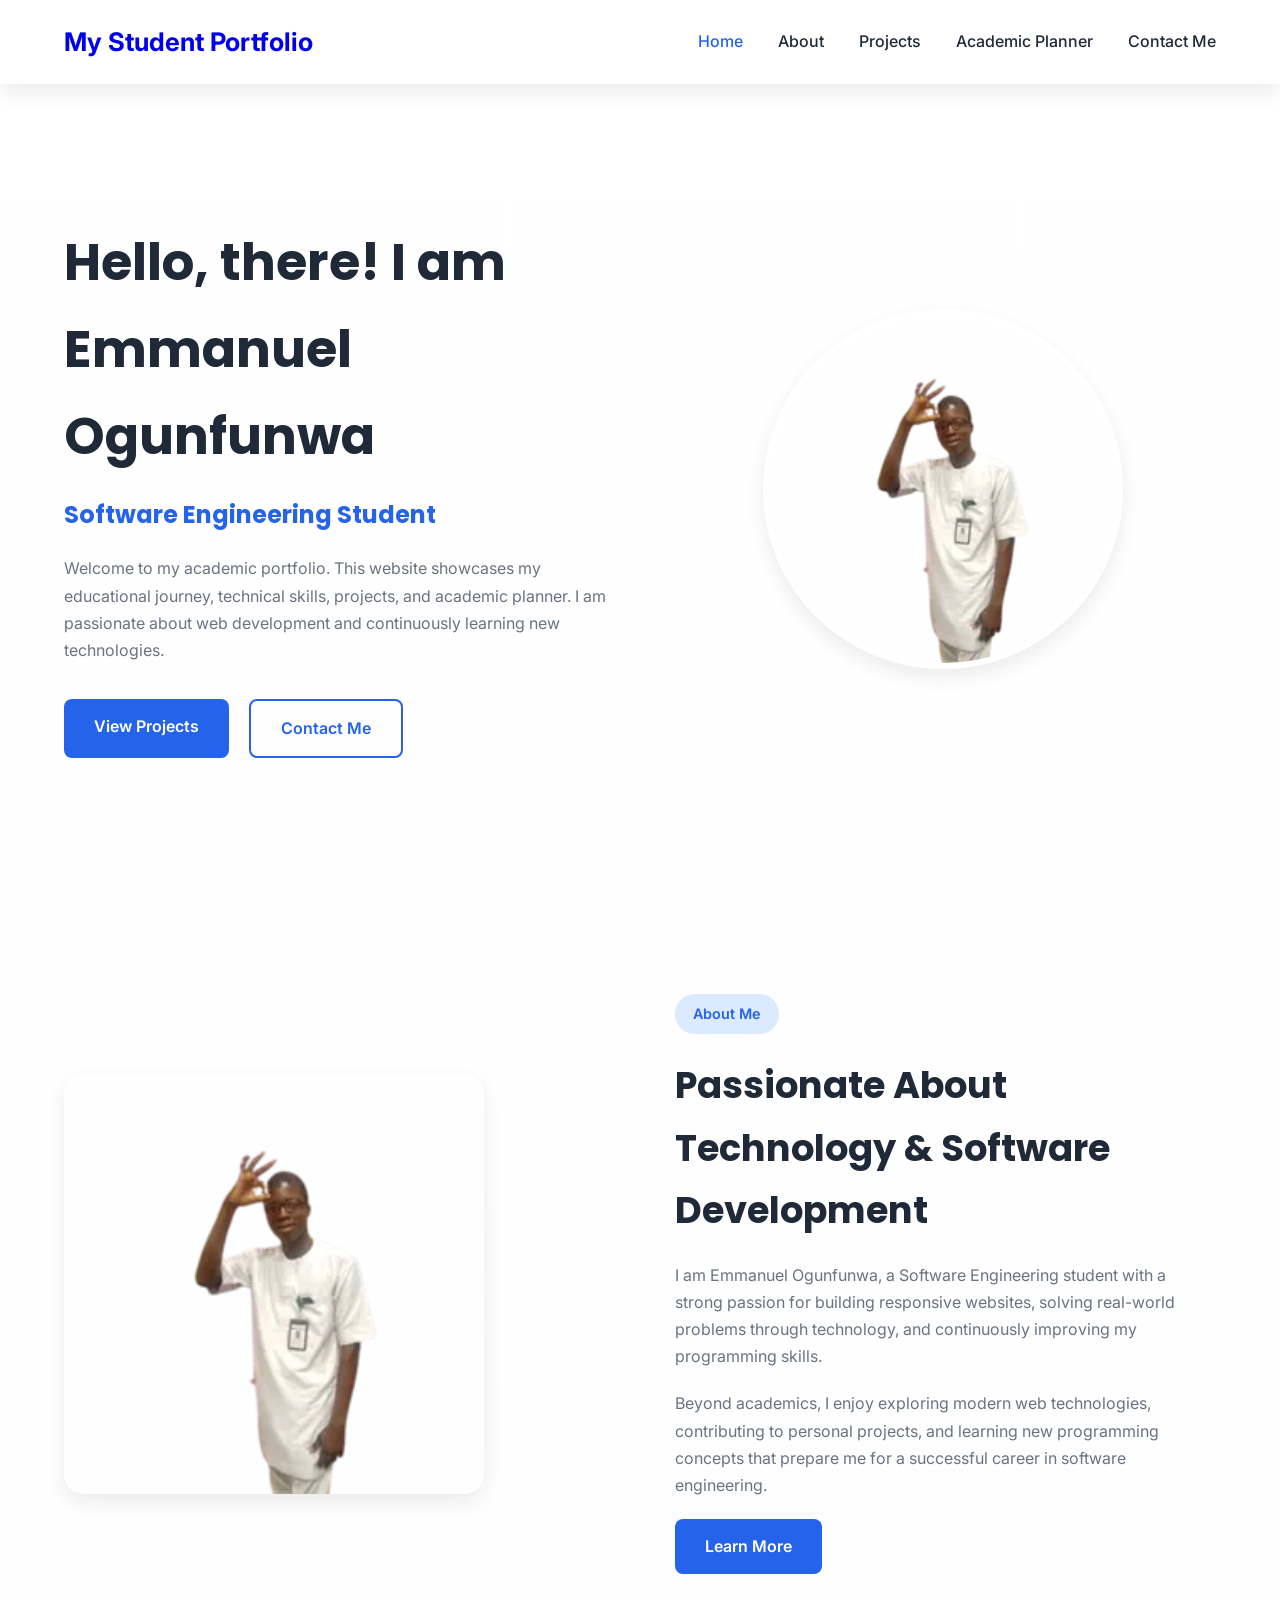
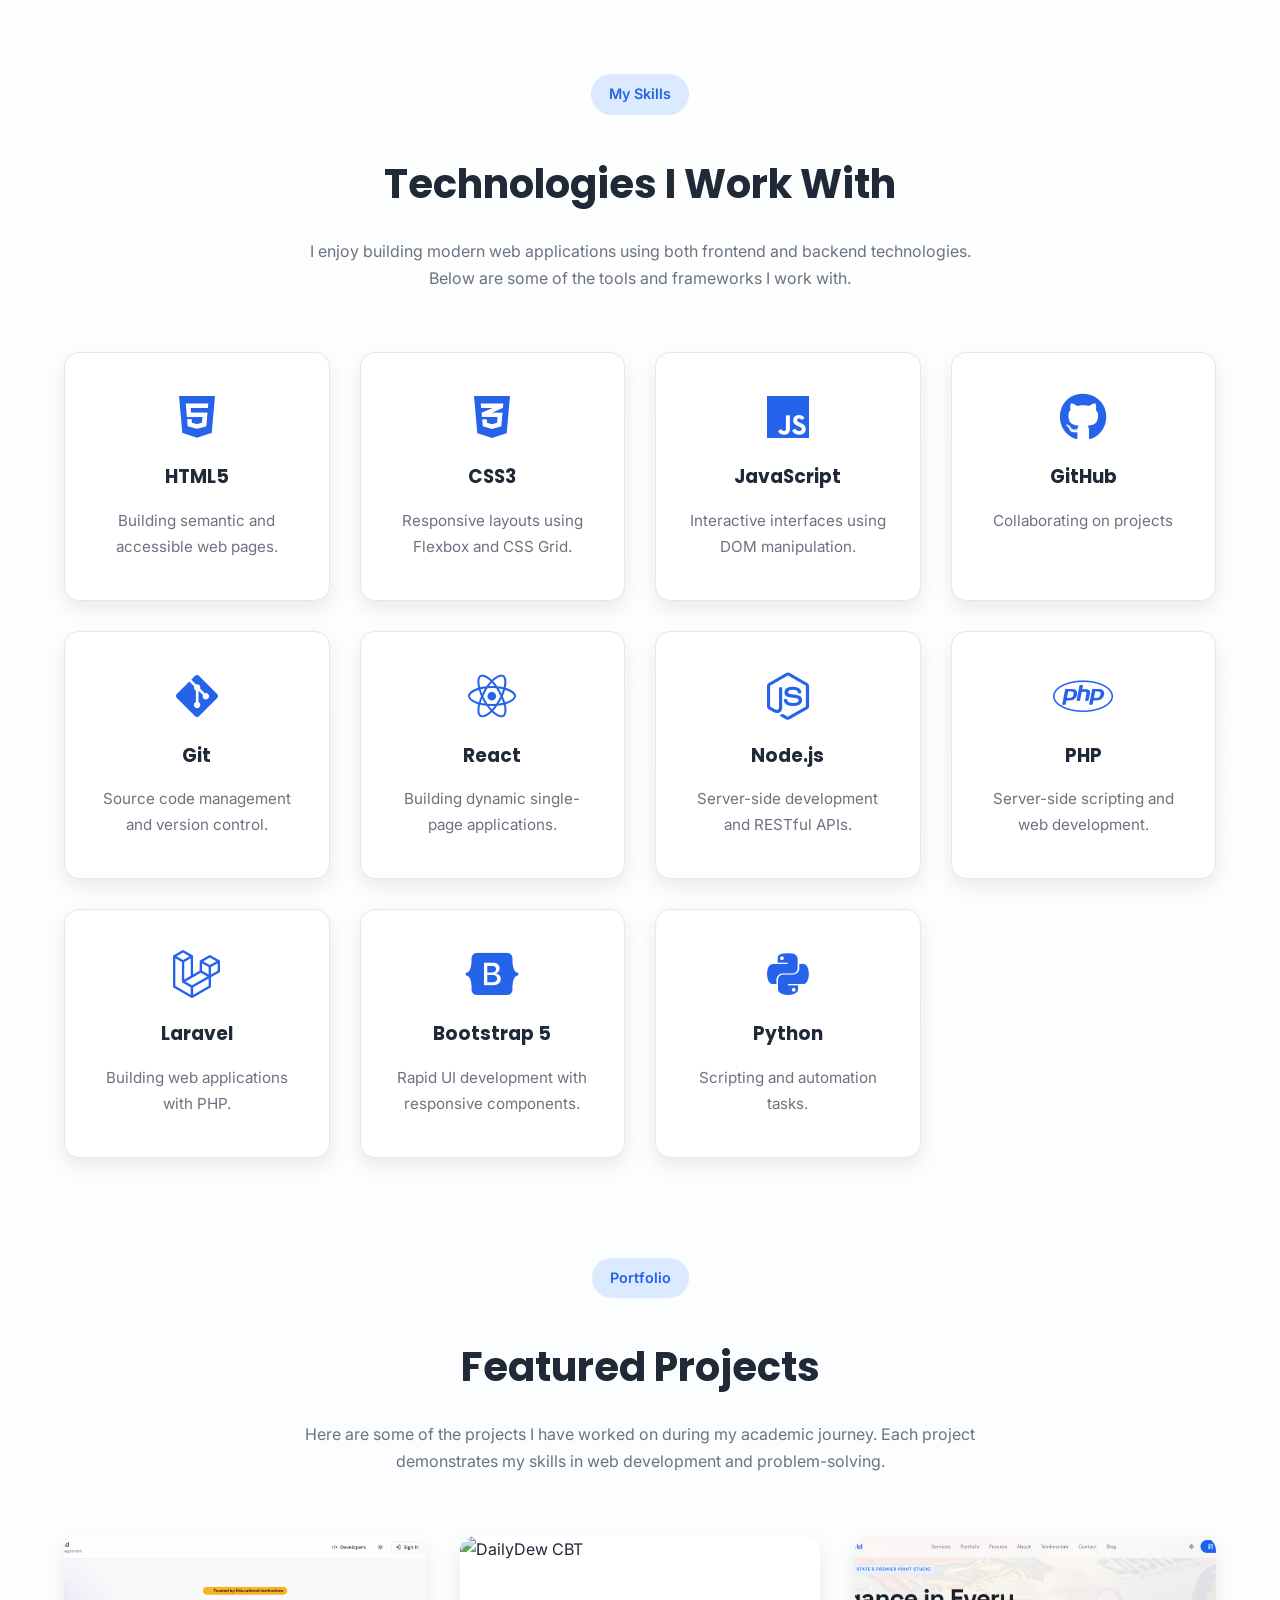
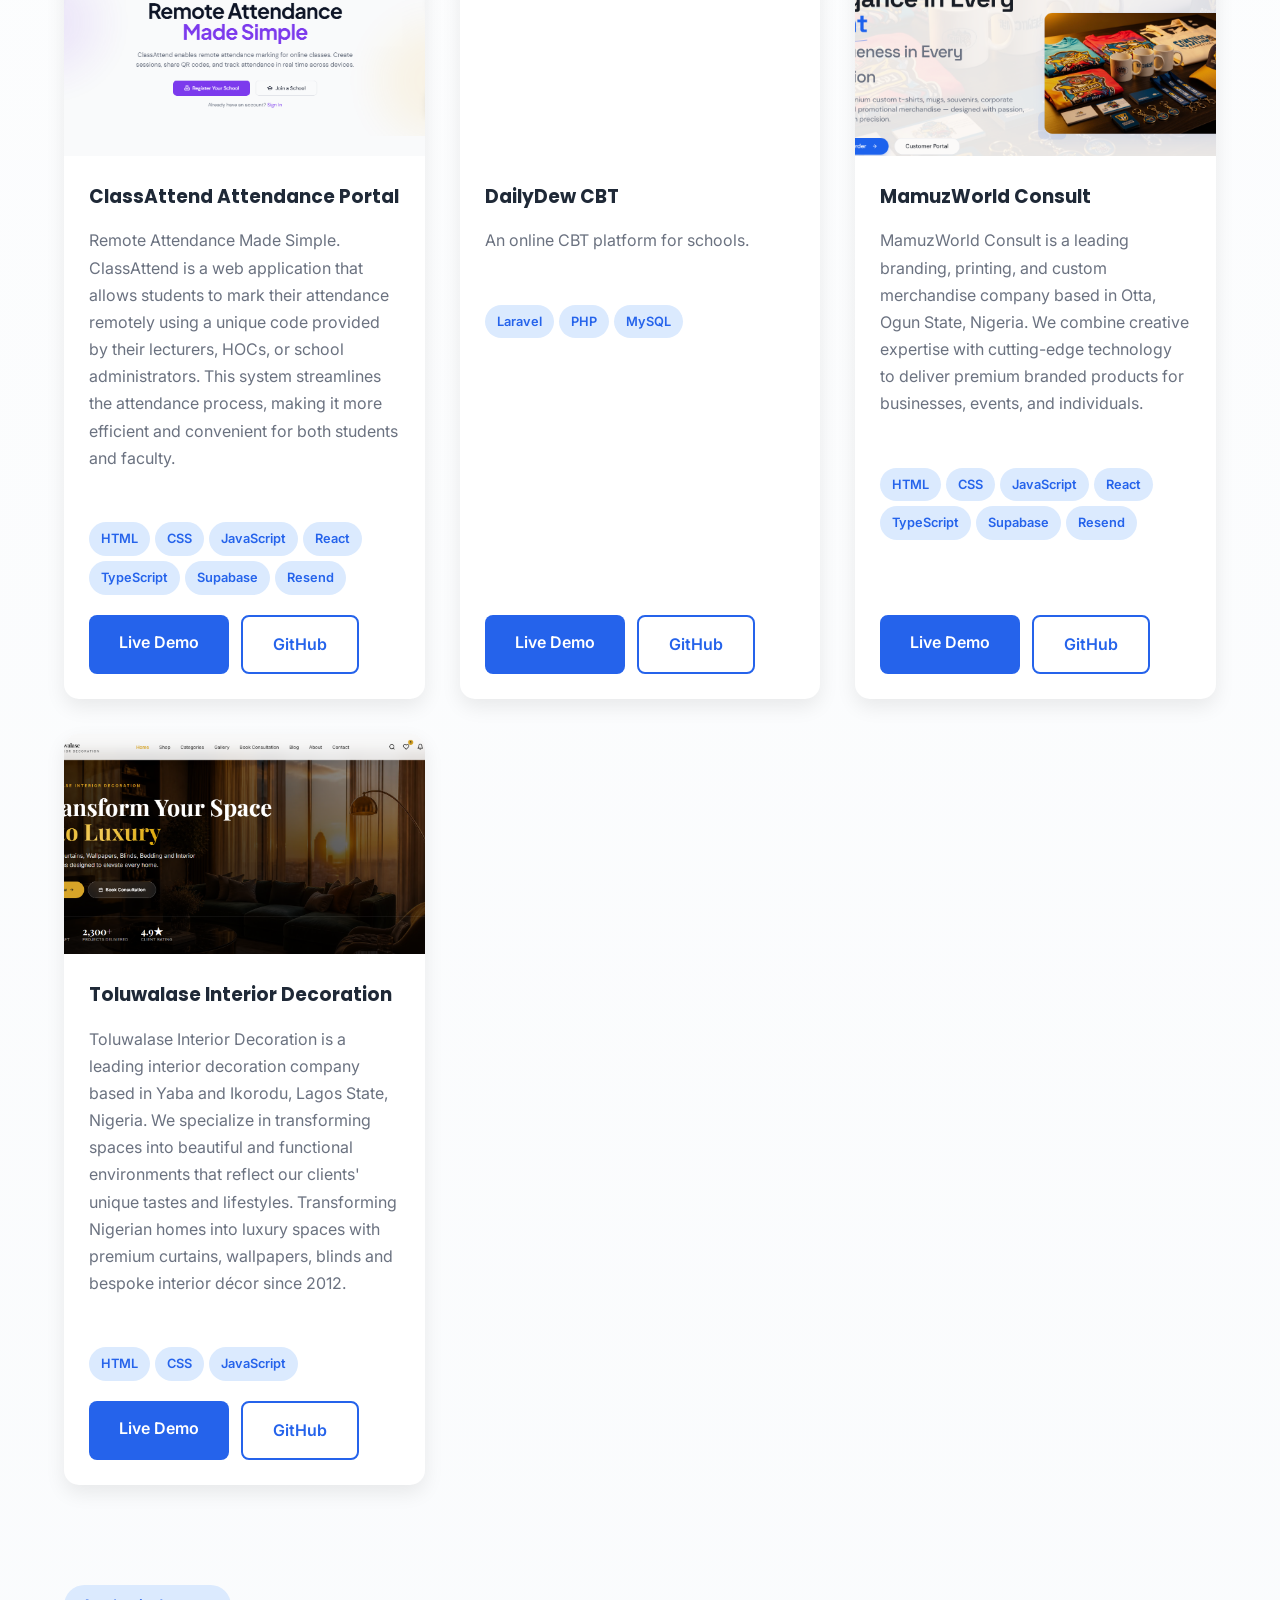
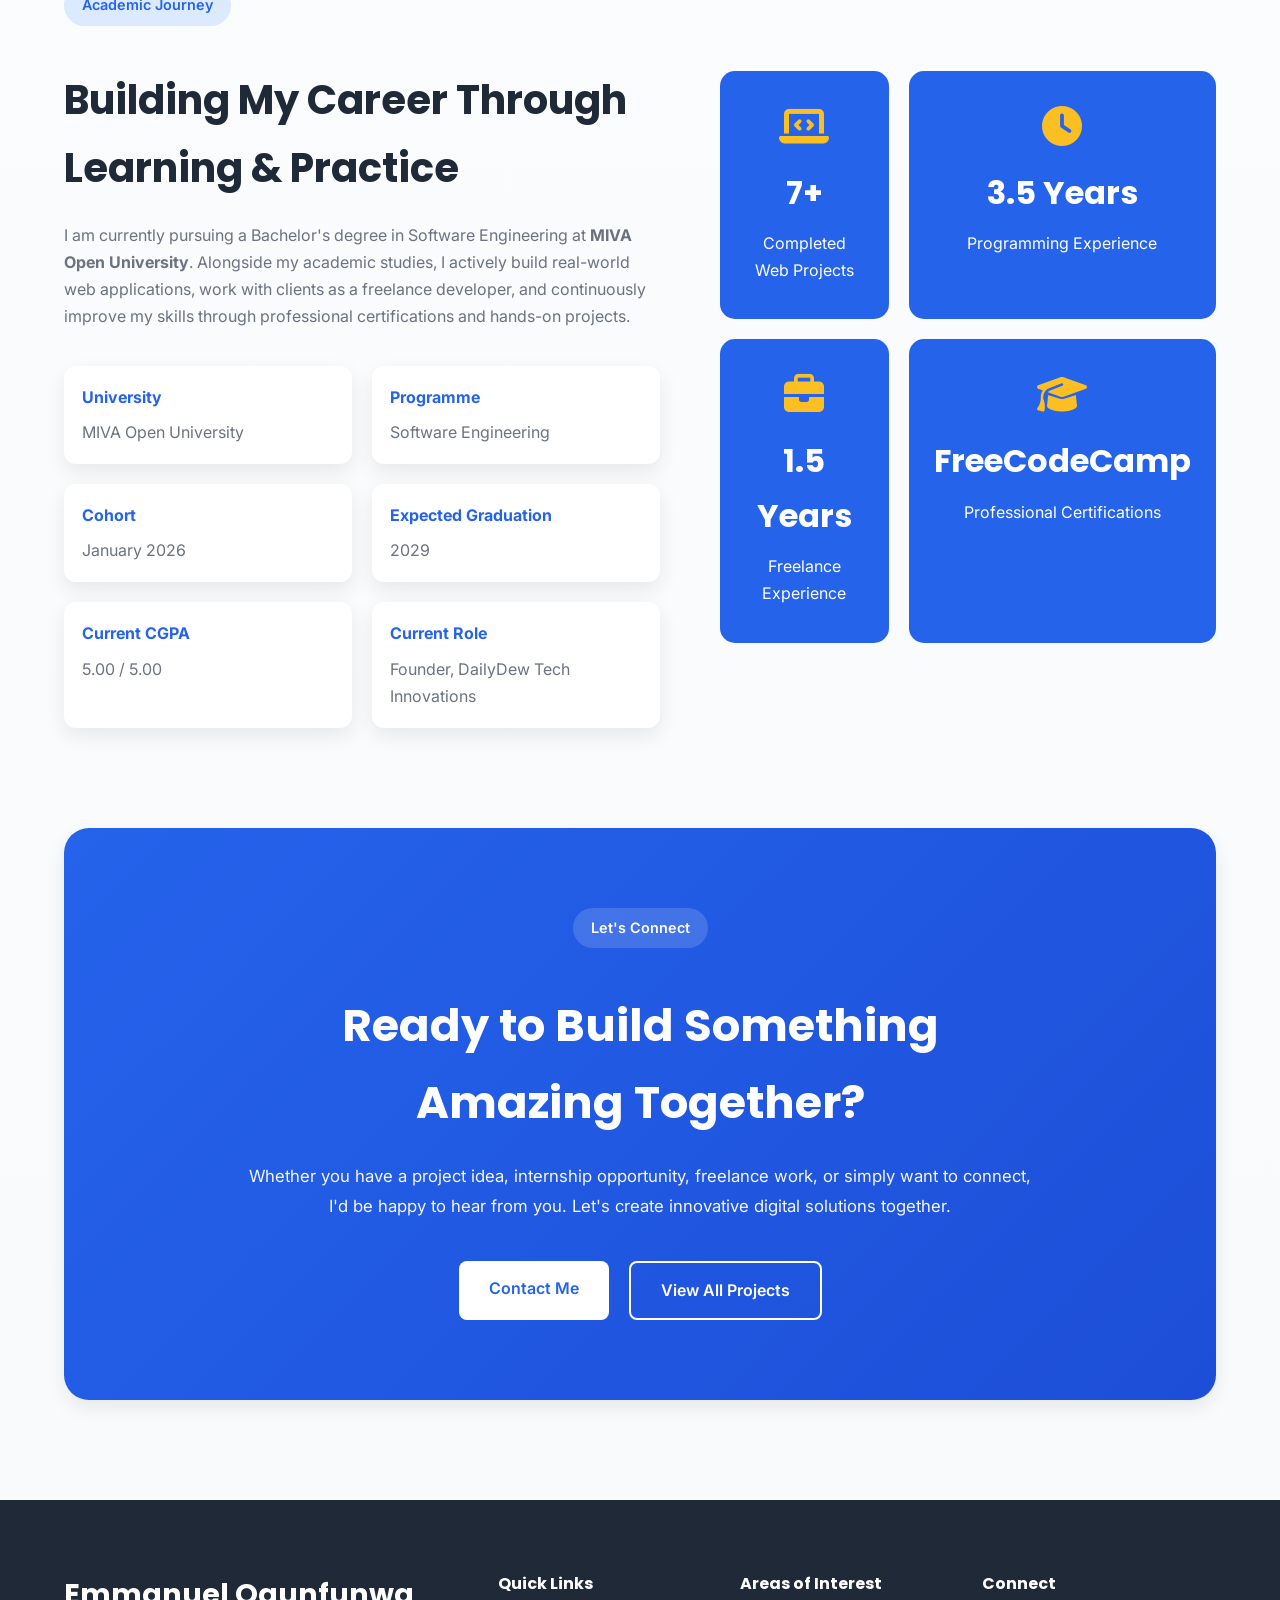
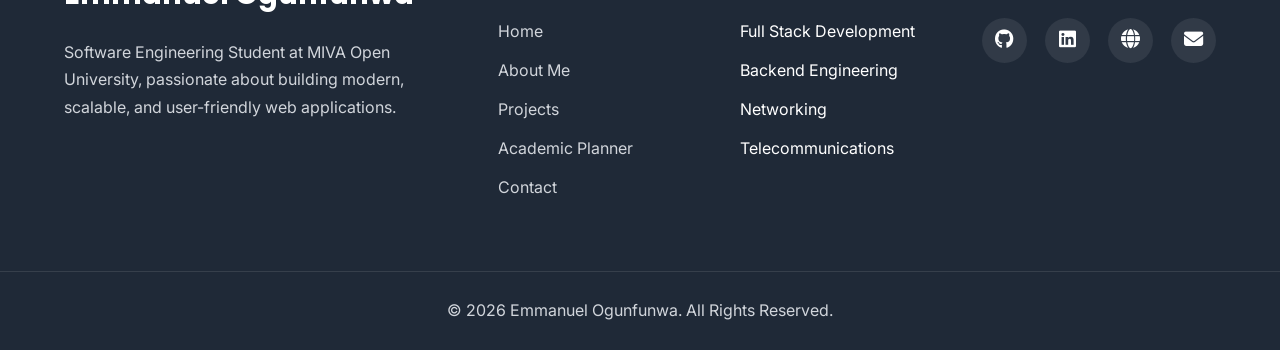
==== index.html @ 053bd329 "first commit" ====
<!DOCTYPE html>
<html lang="en">
<head>
    <meta charset="UTF-8">
    <meta name="viewport" content="width=device-width, initial-scale=1.0">
    <title>Home | Student Portfolio | Emmanuel Ogunfunwa</title>

    <!-- CSS -->
    <link rel="stylesheet" href="assets/styles.css">

    <!-- Google Fonts -->
    <link rel="preconnect" href="https://fonts.googleapis.com">
    <link rel="preconnect" href="https://fonts.gstatic.com" crossorigin>
    <link href="https://fonts.googleapis.com/css2?family=Inter:wght@300;400;500;600;700&family=Poppins:wght@500;600;700&display=swap" rel="stylesheet">

    <!-- Menu Toggle -->
    <link rel="stylesheet" href="https://cdnjs.cloudflare.com/ajax/libs/font-awesome/6.7.2/css/all.min.css">
</head>

<body>

    <header>
        <nav class="navbar">
            <div class="logo">
                <a href="index.html">
                    My Student Portfolio
                </a>
            </div>

            <div class="menu-toggle" id="menu-toggle">
                <i class="fa-solid fa-bars"></i>
            </div>

            <ul class="nav-links">
                <li>
                    <a href="index.html" class="active">
                        Home
                    </a>
                </li>
                <li>
                    <a href="about.html">
                        About
                    </a>
                </li>
                <li>
                    <a href="projects.html">
                        Projects
                    </a>
                </li>
                <li>
                    <a href="acad_planner.html">
                        Academic Planner
                    </a>
                </li>
                <li>
                    <a href="contact.html">
                        Contact Me
                    </a>
                </li>
            </ul>
        </nav>
    </header>

    <main>

        
        <section class="hero">
            <div class="hero-text">
                <h1 class="typewriter">
                    Hello, there! I am Emmanuel Ogunfunwa
                </h1>

                <h2>
                    Software Engineering Student
                </h2>

                <p>
                    Welcome to my academic portfolio. This website showcases my educational journey,
                    technical skills, projects, and academic planner. I am passionate about web
                    development and continuously learning new technologies.
                </p>

                <div class="hero-buttons">
                    <a href="projects.html" class="btn btn-primary">
                        View Projects
                    </a>

                    <a href="contact.html" class="btn btn-secondary">
                        Contact Me
                    </a>
                </div>

            </div>

            <div class="hero-image">
                <img src="./assets/img/profile.webp" alt="My profile Pic">

            </div>

        </section>

        <!-- ABOUT SECTION -->

        <section class="about-preview">

            <div class="about-image">

                <img src="./assets/img/profile.webp" alt="Emmanuel Ogunfunwa">

            </div>

            <div class="about-content">

                <span class="section-tag">
                    About Me
                </span>

                <h2>
                    Passionate About Technology & Software Development
                </h2>

                <p>
                    I am Emmanuel Ogunfunwa, a Software Engineering student with a strong passion
                    for building responsive websites, solving real-world problems through technology,
                    and continuously improving my programming skills.
                </p>

                <p>
                    Beyond academics, I enjoy exploring modern web technologies,
                    contributing to personal projects, and learning new programming concepts
                    that prepare me for a successful career in software engineering.
                </p>

                <a href="about.html" class="btn btn-primary">
                    Learn More
                </a>

            </div>

        </section>

        <!-- TECHNICAL SKILL(S) SECTION -->

        <section class="skills">

            <div class="section-heading">

                <span class="section-tag">
                    My Skills
                </span>

                <h2>
                    Technologies I Work With
                </h2>

                <p class="section-description">
                    I enjoy building modern web applications using both frontend and backend
                    technologies. Below are some of the tools and frameworks I work with.
                </p>

            </div>

            <div class="skills-grid">

                <div class="skill-card">
                    <i class="fa-brands fa-html5"></i>

                    <h3>HTML5</h3>

                    <p>
                        Building semantic and accessible web pages.
                    </p>

                </div>

                <div class="skill-card">

                    <i class="fa-brands fa-css3-alt"></i>

                    <h3>CSS3</h3>

                    <p>
                        Responsive layouts using Flexbox and CSS Grid.
                    </p>

                </div>

                <div class="skill-card">

                    <i class="fa-brands fa-js"></i>

                    <h3>JavaScript</h3>

                    <p>
                        Interactive interfaces using DOM manipulation.
                    </p>

                </div>

                <div class="skill-card">

                    <i class="fa-brands fa-github"></i>

                    <h3>GitHub</h3>

                    <p>
                        Collaborating on projects
                    </p>

                </div>

                <div class="skill-card">

                    <i class="fa-brands fa-git-alt"></i>

                    <h3>Git</h3>

                    <p>
                        Source code management and version control.
                    </p>

                </div>

                <div class="skill-card">

                    <i class="fa-brands fa-react"></i>

                    <h3>React</h3>

                    <p>
                        Building dynamic single-page applications.
                    </p>

                </div>

                <!-- <div class="skill-card">

                    <i class="fa-brands fa-ts"></i>

                    <h3>TypeScript</h3>

                    <p>
                        Building scalable web applications.
                    </p>

                </div> -->

                <div class="skill-card">

                    <i class="fa-brands fa-node-js"></i>

                    <h3>Node.js</h3>

                    <p>
                        Server-side development and RESTful APIs.
                    </p>

                </div>

                <div class="skill-card">

                    <i class="fa-brands fa-php"></i>

                    <h3>PHP</h3>

                    <p>
                        Server-side scripting and web development.
                    </p>
                
                </div>

                <div class="skill-card">

                    <i class="fa-brands fa-laravel"></i>

                    <h3>Laravel</h3>

                    <p>
                        Building web applications with PHP.
                    </p>

                </div>

                <!-- <div class="skill-card">

                    <i class="fa-brands fa-server"></i>
                    <img src="./assets//img/codeigniter-svgrepo-com.svg" alt="codeigniter logo" class="codeigniter-logo">

                    <h3>CodeIgniter</h3>

                    <p>
                        Building web applications with PHP.
                    </p>

                </div> -->

                <div class="skill-card">

                    <i class="fa-brands fa-bootstrap"></i>

                    <h3>Bootstrap 5</h3>

                    <p>
                        Rapid UI development with responsive components.
                    </p>

                </div>

                <div class="skill-card">

                    <i class="fa-brands fa-python"></i>

                    <h3>Python</h3>

                    <p>
                        Scripting and automation tasks.
                    </p>

                </div>

            </div>

        </section>

        <!-- FEATURED SECTION -->

        <section class="featured-projects">

            <div class="section-heading">

                <span class="section-tag">
                    Portfolio
                </span>

                <h2>
                    Featured Projects
                </h2>

                <p class="section-description">
                    Here are some of the projects I have worked on during my academic journey.
                    Each project demonstrates my skills in web development and problem-solving.
                </p>

            </div>

            <div class="project-grid">

            </div>

        </section>

        <!-- ACADEMIC JOURNEY -->

        <section class="academic">

            <div class="academic-info">

                <span class="section-tag">
                    Academic Journey
                </span>

                <h2>
                    Building My Career Through Learning & Practice
                </h2>

                <p>
                    I am currently pursuing a Bachelor's degree in Software Engineering at
                    <strong>MIVA Open University</strong>. Alongside my academic studies,
                    I actively build real-world web applications, work with clients as a
                    freelance developer, and continuously improve my skills through
                    professional certifications and hands-on projects.
                </p>

                <div class="academic-details">

                    <div>
                        <strong>University</strong>
                        <span>MIVA Open University</span>
                    </div>

                    <div>
                        <strong>Programme</strong>
                        <span>Software Engineering</span>
                    </div>

                    <div>
                        <strong>Cohort</strong>
                        <span>January 2026</span>
                    </div>

                    <div>
                        <strong>Expected Graduation</strong>
                        <span>2029</span>
                    </div>

                    <div>
                        <strong>Current CGPA</strong>
                        <span>5.00 / 5.00</span>
                    </div>

                    <div>
                        <strong>Current Role</strong>
                        <span>Founder, DailyDew Tech Innovations</span>
                    </div>

                </div>

            </div>

            <div class="achievement-grid">

                <div class="achievement-card">

                    <i class="fas fa-laptop-code"></i>

                    <h3>7+</h3>

                    <p>Completed Web Projects</p>

                </div>

                <div class="achievement-card">

                    <i class="fas fa-clock"></i>

                    <h3>3.5 Years</h3>

                    <p>Programming Experience</p>

                </div>

                <div class="achievement-card">

                    <i class="fas fa-briefcase"></i>

                    <h3>1.5 Years</h3>

                    <p>Freelance Experience</p>

                </div>

                <div class="achievement-card">

                    <i class="fas fa-graduation-cap"></i>

                    <h3>FreeCodeCamp</h3>

                    <p>Professional Certifications</p>

                </div>

            </div>

        </section>

        <!-- CALL TO ACTION -->

        <section class="cta">

            <div class="cta-content">

                <span class="section-tag">
                    Let's Connect
                </span>

                <h2>
                    Ready to Build Something Amazing Together?
                </h2>

                <p>
                    Whether you have a project idea, internship opportunity, freelance work,
                    or simply want to connect, I'd be happy to hear from you. Let's create
                    innovative digital solutions together.
                </p>

                <div class="cta-buttons">

                    <a href="contact.html" class="btn btn-primary">
                        Contact Me
                    </a>

                    <a href="projects.html" class="btn btn-secondary">
                        View All Projects
                    </a>

                </div>

            </div>

        </section>



        <!-- FOOTER -->

        <footer class="footer">

            <div class="footer-container">

                <!-- Brand -->

                <div class="footer-brand">

                    <h3>Emmanuel Ogunfunwa</h3>

                    <p>
                        Software Engineering Student at MIVA Open University, passionate
                        about building modern, scalable, and user-friendly web applications.
                    </p>

                </div>

                <!-- Quick Links -->

                <div class="footer-column">

                    <h4>Quick Links</h4>

                    <ul>

                        <li><a href="index.html">Home</a></li>

                        <li><a href="about.html">About Me</a></li>

                        <li><a href="projects.html">Projects</a></li>

                        <li><a href="acad_planner.html">Academic Planner</a></li>

                        <li><a href="contact.html">Contact</a></li>

                    </ul>

                </div>

                <!-- Interests -->

                <div class="footer-column">

                    <h4>Areas of Interest</h4>

                    <ul>

                        <li>Full Stack Development</li>

                        <li>Backend Engineering</li>

                        <li>Networking</li>

                        <li>Telecommunications</li>

                    </ul>

                </div>

                <!-- Connect -->

                <div class="footer-column">

                    <h4>Connect</h4>

                    <div class="social-links">

                        <a href="https://github.com/BroCode-glithch" target="_blank">
                            <i class="fa-brands fa-github"></i>
                        </a>

                        <a href="https://linkedin.com/" target="_blank">
                            <i class="fa-brands fa-linkedin"></i>
                        </a>

                        <a href="https://dailydewtech.com.ng" target="_blank">
                            <i class="fa-solid fa-globe"></i>
                        </a>

                        <a href="mailto:your@email.com">
                            <i class="fa-solid fa-envelope"></i>
                        </a>

                    </div>

                </div>

            </div>

            <div class="footer-bottom">

                <p>

                    © 2026 Emmanuel Ogunfunwa. All Rights Reserved.

                </p>

            </div>

        </footer>

    </main>

    
    <script src="assets/jss.js"></script>

</body>

</html>
---- assets/styles.css ----
/* ===================================
   CSS VARIABLES
=================================== */

:root{

    --primary:#2563eb;
    --primary-dark:#1d4ed8;

    --secondary:#f97316;

    --dark:#1f2937;

    --gray:#6b7280;

    --light:#f8fafc;

    --white:#ffffff;

    --shadow:0 8px 20px rgba(0,0,0,.08);

}

/* ===================================
   RESET
=================================== */

*{
    margin:0;
    padding:0;
    box-sizing:border-box;
}

html{
    scroll-behavior:smooth;
}

img{
    max-width:100%;
    display:block;
}

body{

    font-family:'Inter',sans-serif;

    background: linear-gradient(
        to bottom,
        var(--white),
        var(--light)
    );

    color:var(--dark);

    line-height:1.7;

}

/* ===================================
   GLOBAL STYLES
=================================== */

h1,h2,h3,h4{

    font-family:'Poppins',sans-serif;

}

a{

    text-decoration:none;

}

ul{

    list-style:none;

}


/* ===================================
   HEADER & NAVIGATION
=================================== */

header{

    background:var(--white);

    box-shadow:var(--shadow);

    position:sticky;

    top:0;

    z-index:1000;

}

.navbar{

    width:min(90%,1200px);

    margin:auto;

    display:flex;

    justify-content:space-between;

    align-items:center;

    padding:20px 0;

}

.logo{

    font-size:1.6rem;

    font-weight:700;

    color:var(--primary);

}

.menu-toggle{

    display:none;

    font-size:2rem;

    cursor:pointer;

    color:var(--primary);

}

.nav-links{

    display:flex;

    gap:35px;

}

.nav-links a{

    color:var(--dark);

    font-weight:500;

    transition:.3s;

}

.nav-links a:hover,

.nav-links .active{

    color:var(--primary);

}

/* ===================================
   HERO SECTION
=================================== */

.hero{

    width:min(90%,1200px);

    margin:auto;

    min-height:90vh;

    display:flex;

    justify-content:space-between;

    align-items:center;

    gap:60px;

}

.hero-text{

    flex:1;

}

.hero-text h1{

    font-size:3.2rem;

    margin-bottom:15px;

}

.hero-text h2{

    color:var(--primary);

    margin-bottom:20px;

}

.hero-text p{

    color:var(--gray);

    margin-bottom:35px;

    max-width:550px;

}

/* ===================================
   BUTTONS
=================================== */

.hero-buttons{

    display:flex;

    gap:20px;

}

.btn{

    display:inline-block;

    padding:14px 30px;

    border-radius:8px;

    transition:.3s;

    font-weight:600;

}

.btn:hover{

    transform:translateY(-3px);

    box-shadow:0 10px 20px rgba(37,99,235,.25);

}

.btn-primary{

    background:var(--primary);

    color:var(--white);

}

.btn-primary:hover{

    background:var(--primary-dark);

}

.btn-secondary{

    border:2px solid var(--primary);

    color:var(--primary);

}

.btn-secondary:hover{

    background:var(--primary);

    color:var(--white);

}

.hero-image{

    flex:1;

    display:flex;

    justify-content:center;

}

.hero-image img{

    width:360px;

    height:360px;

    object-fit:cover;

    border-radius:50%;

    border:6px solid var(--white);

    box-shadow:var(--shadow);

    transition: 4s;

}

.hero-image img:hover {

    transform: scale(1.04);

    cursor: pointer;

}

/* ===================================
   RESPONSIVE DESIGN
=================================== */

@media(max-width:768px){

    .navbar{

        position:relative;

        flex-wrap:wrap;

    }

    .menu-toggle{

        display:block;

    }

    .nav-links{

        display:none;

        width:100%;

        flex-direction:column;

        margin-top:20px;

        gap:15px;

    }

    .nav-links.active{

        display:flex;

    }

    .hero{

        flex-direction:column-reverse;

        text-align:center;

        padding:60px 0;

    }

    .hero-text p{

        max-width:100%;

    }

    .hero-buttons{

        justify-content:center;

    }

    .hero-image img{

        width:250px;

        height:250px;

    }

    .page-hero{

        flex-direction:column-reverse;

        text-align:center;

    }

    .page-hero-content p{

        max-width:100%;

    }

    .page-hero-image img{

        width:250px;

        height:250px;

    }

}

/* ===================================
   ABOUT PREVIEW
=================================== */

.about-preview{

    width:min(90%,1200px);

    margin:100px auto;

    display:flex;

    align-items:center;

    gap:70px;

}

.about-image{

    flex:1;

}

.about-image img{

    width:100%;

    max-width:420px;

    border-radius:20px;

    box-shadow:var(--shadow);

}

.about-content{

    flex:1;

}

.section-tag{

    display:inline-block;

    background:#dbeafe;

    color:var(--primary);

    padding:8px 18px;

    border-radius:50px;

    font-size:.9rem;

    font-weight:600;

    margin-bottom:20px;

}

.about-content h2{

    font-size:2.3rem;

    margin-bottom:20px;

}

.about-content p{

    color:var(--gray);

    margin-bottom:20px;

}

/* ===================================
   SKILLS
=================================== */

.skills{

    width:min(90%,1200px);

    margin:100px auto;

}

.section-heading{

    text-align:center;

    margin-bottom:60px;

}

.section-heading h2{

    font-size:2.5rem;

    margin-top:15px;

}

.section-description{

    max-width:700px;

    margin:20px auto 0;

    color:var(--gray);

}

.skills-grid{

    display:grid;

    grid-template-columns:repeat(auto-fit,minmax(250px,1fr));

    gap:30px;

}

.skill-card{

    background:var(--white);

    padding:40px 30px;

    border-radius:15px;

    text-align:center;

    box-shadow:var(--shadow);

    border:1px solid #e5e7eb;

    transition:.3s;

    cursor:pointer;

    display:flex;

    flex-direction:column;

    justify-content:flex-start;

    height:100%;

}

.skill-card:hover{

    transform:translateY(-10px);

    box-shadow:0 18px 40px rgba(37,99,235,.18);

}

.skill-card i{

    font-size:3rem;

    color:var(--primary);

    margin-bottom:20px;

    transition:.3s;

}

.skill-card:hover i{

    transform:scale(1.15);

    color:var(--secondary);

}

.skill-card h3{

    margin-bottom:15px;

}

.skill-card p{

    color:var(--gray);

    font-size:.95rem;

}

/* ===================================
   FEATURED PROJECTS
=================================== */

.featured-projects{

    width:min(90%,1200px);

    margin:100px auto;

}

.project-grid{

    display:grid;

    grid-template-columns:repeat(auto-fit,minmax(320px,1fr));

    gap:35px;

}

.project-card{

    background:var(--white);

    border-radius:15px;

    overflow:hidden;

    box-shadow:var(--shadow);

    transition:.3s;

    display: flex;

    flex-direction: column;

    cursor:pointer;

}

.project-card:hover{

    transform:translateY(-8px);

}

.project-card img{

    width:100%;

    height:220px;

    object-fit:cover;

    transition:.4s;

}

.project-card:hover img{

    transform:scale(1.05);

}

.project-content{

    padding:25px;

    display:flex;

    flex-direction:column;

    flex:1;

}

.project-content h3{

    margin-bottom:15px;

}

.project-content p{

    color:var(--gray);

    margin-bottom:25px;

}

.project-buttons{

    margin-top:auto;

    display:flex;

    gap:12px;

    flex-wrap:wrap;

}

.project-tech{

    margin:20px 0;

}

.tech-tag{

    display:inline-block;

    padding:6px 12px;

    margin:5px 5px 0 0;

    border-radius:50px;

    background:#dbeafe;

    color:var(--primary);

    font-size:.8rem;

    font-weight:600;

}

/* ===================================
   ACADEMIC JOURNEY
=================================== */

.academic{

    width:min(90%,1200px);

    margin:100px auto;

    display:grid;

    grid-template-columns:1.2fr 1fr;

    gap:60px;

    align-items:center;

}

.academic-info h2{

    font-size:2.5rem;

    margin:20px 0;

}

.academic-info p{

    color:var(--gray);

    margin-bottom:35px;

}

.academic-details{

    display:grid;

    grid-template-columns:repeat(2,1fr);

    gap:20px;

    transition:.3s;

    cursor:pointer;

}

.academic-details div{

    background:var(--white);

    padding:18px;

    border-radius:12px;

    box-shadow:var(--shadow);

    transition:.3s;

}

.academic-details strong{

    display:block;

    margin-bottom:8px;

    color:var(--primary);

}

.academic-details span{

    color:var(--gray);

}

.achievement-grid{

    display:grid;

    grid-template-columns:repeat(2,1fr);

    gap:20px;

}

.achievement-card{

    background:var(--primary);

    color:white;

    padding:35px 25px;

    border-radius:15px;

    text-align:center;

    transition:.3s;

    cursor: pointer;

}

.achievement-card:hover{

    transform:translateY(-8px);

    box-shadow:0 18px 40px rgba(37,99,235,.35);

}

.achievement-card h3{

    font-size:2rem;

    margin-bottom:10px;

}

.achievement-card i{

    font-size:2.5rem;

    margin-bottom:20px;

    color:#fbbf24;

}

@media (max-width:768px){

    .academic{

        grid-template-columns:1fr;

    }

    .academic-details{

        grid-template-columns:1fr;

    }

    .achievement-grid{

        grid-template-columns:repeat(2,1fr);

    }

}

@media (max-width:500px){

    .achievement-grid{

        grid-template-columns:1fr;

    }

    .cta{

        padding:60px 25px;

    }

    .cta h2{

        font-size:2rem;

    }

    .cta-buttons{

        flex-direction:column;

        align-items:center;

    }

    .cta-buttons .btn{

        width:220px;

    }

    .about-content h2{

        font-size:2rem;

    }

    .about-content p{

        font-size:.95rem;

    }

    .about-content .btn{

        padding:12px 25px;

    }

    .about-content .btn:hover{

        transform:translateY(-3px);

    }

    .about-content .btn-primary{

        background:var(--primary);

        color:var(--white);

    }

    .about-content .btn-primary:hover{

        background:var(--primary-dark);

    }

    .story-content h2{

        font-size:2rem;

    }

    .story-content p{

        font-size:.95rem;

    }
    

}


/* ===================================
   CALL TO ACTION
=================================== */

.cta{

    width:min(90%,1200px);

    margin:100px auto;

    background:linear-gradient(135deg,var(--primary),var(--primary-dark));

    border-radius:25px;

    padding:80px 50px;

    text-align:center;

    color:var(--white);

    box-shadow:var(--shadow);

}

.cta-content{

    max-width:800px;

    margin:auto;

}

.cta .section-tag{

    background:rgba(255,255,255,.15);

    color:var(--white);

}

.cta h2{

    font-size:2.8rem;

    margin:20px 0;

}

.cta p{

    font-size:1.05rem;

    opacity:.95;

    line-height:1.8;

    margin-bottom:40px;

}

.cta-buttons{

    display:flex;

    justify-content:center;

    gap:20px;

    flex-wrap:wrap;

}

.cta .btn-primary{

    background:var(--white);

    color:var(--primary);

}

.cta .btn-primary:hover{

    background:#f3f4f6;

}

.cta .btn-secondary{

    border:2px solid var(--white);

    color:var(--white);

}

.cta .btn-secondary:hover{

    background:var(--white);

    color:var(--primary);

}

/* ===================================
   FOOTER
=================================== */

.footer{

    background:var(--dark);

    color:var(--white);

    margin-top:100px;

}

.footer-container{

    width:min(90%,1200px);

    margin:auto;

    padding:70px 0;

    display:grid;

    grid-template-columns:2fr 1fr 1fr 1fr;

    gap:50px;

}

.footer-brand h3{

    font-size:1.8rem;

    margin-bottom:20px;

}

.footer-brand p{

    color:#d1d5db;

    max-width:380px;

}

.footer-column h4{

    margin-bottom:20px;

}

.footer-column ul{

    display:flex;

    flex-direction:column;

    gap:12px;

}

.footer-column a{

    color:#d1d5db;

    transition:.3s;

}

.footer-column a:hover{

    color:var(--secondary);

}

.social-links{

    display:flex;

    gap:18px;

    margin-top:10px;

}

.social-links a{

    width:45px;

    height:45px;

    display:flex;

    align-items:center;

    justify-content:center;

    background:rgba(255,255,255,.08);

    border-radius:50%;

    color:var(--white);

    font-size:1.2rem;

    transition:.3s;

}

.social-links a:hover{

    background:var(--primary);

    transform:translateY(-4px);

}

.footer-bottom{

    border-top:1px solid rgba(255,255,255,.1);

    text-align:center;

    padding:25px;

    color:#d1d5db;

}

/* ===================================
   PAGE HERO
=================================== */

.page-hero{

    width:min(90%,1200px);

    margin:80px auto;

    display:flex;

    align-items:center;

    justify-content:space-between;

    gap:70px;

}

.page-hero-content{

    flex:1;

}

.page-hero-content h1{

    font-size:3rem;

    margin:20px 0;

}

.page-hero-content p{

    color:var(--gray);

    max-width:650px;

}

.page-hero-image{

    flex:1;

    display:flex;

    justify-content:center;

}

.page-hero-image img{

    width:360px;

    height:360px;

    object-fit:cover;

    border-radius:50%;

    border:6px solid var(--white);

    box-shadow:var(--shadow);

    transition: 4s;

}

.page-hero-image img:hover {

    transform: scale(1.04);

    cursor: pointer;

}

/* ===================================
   MY STORY
=================================== */

.my-story{

    width:min(90%,1200px);

    margin:100px auto;

    display:grid;

    grid-template-columns:420px 1fr;

    gap:70px;

    align-items:center;

}

.story-image{

    display:flex;

    justify-content:center;

}

.story-image img{

    width:100%;

    border-radius:20px;

    box-shadow:var(--shadow);

}

.story-content h2{

    font-size:2.5rem;

    margin:20px 0;

}

.story-content p{

    color:var(--gray);

    margin-bottom:20px;

}

.story-highlights{

    display:grid;

    grid-template-columns:repeat(2,1fr);

    gap:20px;

    margin-top:35px;

}

.story-item{

    background:var(--white);

    padding:25px;

    border-radius:15px;

    text-align:center;

    box-shadow:var(--shadow);

    transition:.3s;

    cursor: pointer;

}

.story-item:hover{

    transform:translateY(-6px);

}

.story-item h3{

    color:var(--primary);

    font-size:2rem;

    margin-bottom:10px;

}


/* ===================================
   EDUCATIONAL JOURNEY
=================================== */

.education{

    width:min(90%,1200px);

    margin:100px auto;

}

.timeline{

    position:relative;

    margin-top:60px;

    padding-left:40px;

    border-left:4px solid var(--primary);

    cursor: pointer;

}

.timeline-item{

    position:relative;

    margin-bottom:50px;

}

.timeline-dot{

    position:absolute;

    left:-52px;

    top:8px;

    width:20px;

    height:20px;

    border-radius:50%;

    background:var(--primary);

    border:4px solid var(--white);

    box-shadow:var(--shadow);

}

.timeline-content{

    background:var(--white);

    padding:25px;

    border-radius:15px;

    box-shadow:var(--shadow);

    transition:.3s;

}

.timeline-content:hover{

    transform:translateY(-5px);

}

.timeline-content h3{

    margin-bottom:8px;

    color:var(--primary);

}

.timeline-content span{

    display:block;

    font-weight:600;

    color:var(--gray);

    margin-bottom:15px;

}

.timeline-content p{

    color:var(--gray);

}


/* ===================================
   TEACHING EXPERIENCE
=================================== */

.teaching{

    width:min(90%,1200px);

    margin:100px auto;

}

.teaching-grid{

    display:grid;

    grid-template-columns:repeat(auto-fit,minmax(320px,1fr));

    gap:30px;

    margin-top:50px;

}

.teaching-card{

    background:var(--white);

    padding:35px;

    border-radius:18px;

    box-shadow:var(--shadow);

    transition:.3s;

    cursor: pointer;

}

.teaching-card:hover{

    transform:translateY(-8px);

}

.teaching-icon{

    width:70px;

    height:70px;

    border-radius:50%;

    background:var(--primary);

    color:var(--white);

    display:flex;

    justify-content:center;

    align-items:center;

    font-size:1.7rem;

    margin-bottom:25px;

}

.teaching-card h3{

    margin-bottom:10px;

}

.teaching-card span{

    display:block;

    color:var(--primary);

    font-weight:600;

    margin-bottom:20px;

}

.teaching-card p{

    color:var(--gray);

}

.subjects-card{

    margin-top:50px;

    background:var(--white);

    padding:35px;

    border-radius:18px;

    box-shadow:var(--shadow);

    cursor: pointer;

}

.subjects-card h3{

    margin-bottom:25px;

}

.subjects{

    display:flex;

    flex-wrap:wrap;

    gap:15px;

    justify-content: center;

}

.subjects span{

    background:var(--primary);

    color:var(--white);

    padding:10px 18px;

    border-radius:30px;

    font-size:.95rem;

    transition:.3s;

}

.subjects span:hover{

    background:var(--primary-dark);

    transform:translateY(-3px);

}

/*===================================
CAREER
===================================*/

.career{

    width:min(90%,1200px);

    margin:100px auto;

}

.career-grid{

    display:grid;

    grid-template-columns:repeat(auto-fit,minmax(250px,1fr));

    gap:30px;

}

.career-card{

    background:var(--white);

    padding:35px;

    border-radius:15px;

    text-align:center;

    box-shadow:var(--shadow);

    transition:.3s;

    cursor: pointer;

}

.career-card:hover{

    transform:translateY(-8px);

}

.career-card i{

    font-size:3rem;

    color:var(--primary);

    margin-bottom:20px;

}

.career-card h3{

    margin-bottom:15px;

}

.career-card p{

    color:var(--gray);

}

/*===================================
TECHNICAL SKILLS
===================================*/

.technical-skills{

    width:min(90%,1200px);

    margin:100px auto;

}

.skills-category{

    display:grid;

    gap:30px;

}

.skill-group{

    background:var(--white);

    padding:35px;

    border-radius:15px;

    box-shadow:var(--shadow);

    transition:.3s;

    cursor: pointer;

}

.skill-group:hover{

    transform:translateY(-8px);

}

.skill-group h3{

    color:var(--primary);

    margin-bottom:20px;

    display:flex;

    align-items:center;

    gap:10px;

}

.skill-tags{

    display:flex;

    flex-wrap:wrap;

    gap:15px;

}

.skill-tags span{

    background:#eef4ff;

    color:var(--primary);

    padding:10px 18px;

    border-radius:50px;

    font-weight:600;

    transition:.3s;

}

.skill-tags span:hover{

    background:var(--primary);

    color:var(--white);

    cursor:pointer;

}

/*===================================
HOBBIES
===================================*/

.hobbies{

    width:min(90%,1200px);

    margin:100px auto;

}

.hobbies-grid{

    display:grid;

    grid-template-columns:repeat(auto-fit,minmax(260px,1fr));

    gap:30px;

}

.hobby-card{

    background:var(--white);

    padding:35px;

    border-radius:15px;

    text-align:center;

    box-shadow:var(--shadow);

    transition:.3s;

    cursor: pointer;

}

.hobby-card:hover{

    transform:translateY(-8px);

}

.hobby-card i{

    font-size:3rem;

    color:var(--primary);

    margin-bottom:20px;

}

.hobby-card h3{

    margin-bottom:15px;

}

.hobby-card p{

    color:var(--gray);

}

/*===================================
CERTIFICATES
===================================*/

.certifications{

    width:min(90%,1200px);

    margin:100px auto;

}

.certificate-grid{

    display:grid;

    grid-template-columns:repeat(auto-fit,minmax(380px,1fr));

    gap:35px;

}

.certificate-card{

    background:var(--white);

    border-radius:16px;

    overflow:hidden;

    box-shadow:var(--shadow);

    transition:.3s;

    display:flex;

    flex-direction:column;

}

.certificate-card:hover{

    transform:translateY(-8px);

}

.certificate-card img{

    width:100%;

    aspect-ratio:16/9;

    object-fit:contain;

    border-bottom:1px solid #eee;

    background:var(--light);

    padding:12px;

}

.certificate-content{

    padding:25px;

    display:flex;

    flex-direction:column;

    flex:1;

}

.certificate-content h3{

    margin-bottom:8px;

}

.certificate-content small{

    color:var(--primary);

    font-weight:600;

    margin-bottom:18px;

}

.certificate-content p{

    color:var(--gray);

    margin-bottom:20px;

}

.certificate-tags{

    display:flex;

    flex-wrap:wrap;

    gap:10px;

    margin-bottom:25px;

}

.certificate-tags span{

    background:#eef4ff;

    color:var(--primary);

    padding:6px 14px;

    border-radius:50px;

    font-size:.85rem;

    font-weight:600;

}

.certificate-content .btn{

    margin-top:auto;

    width:fit-content;

}
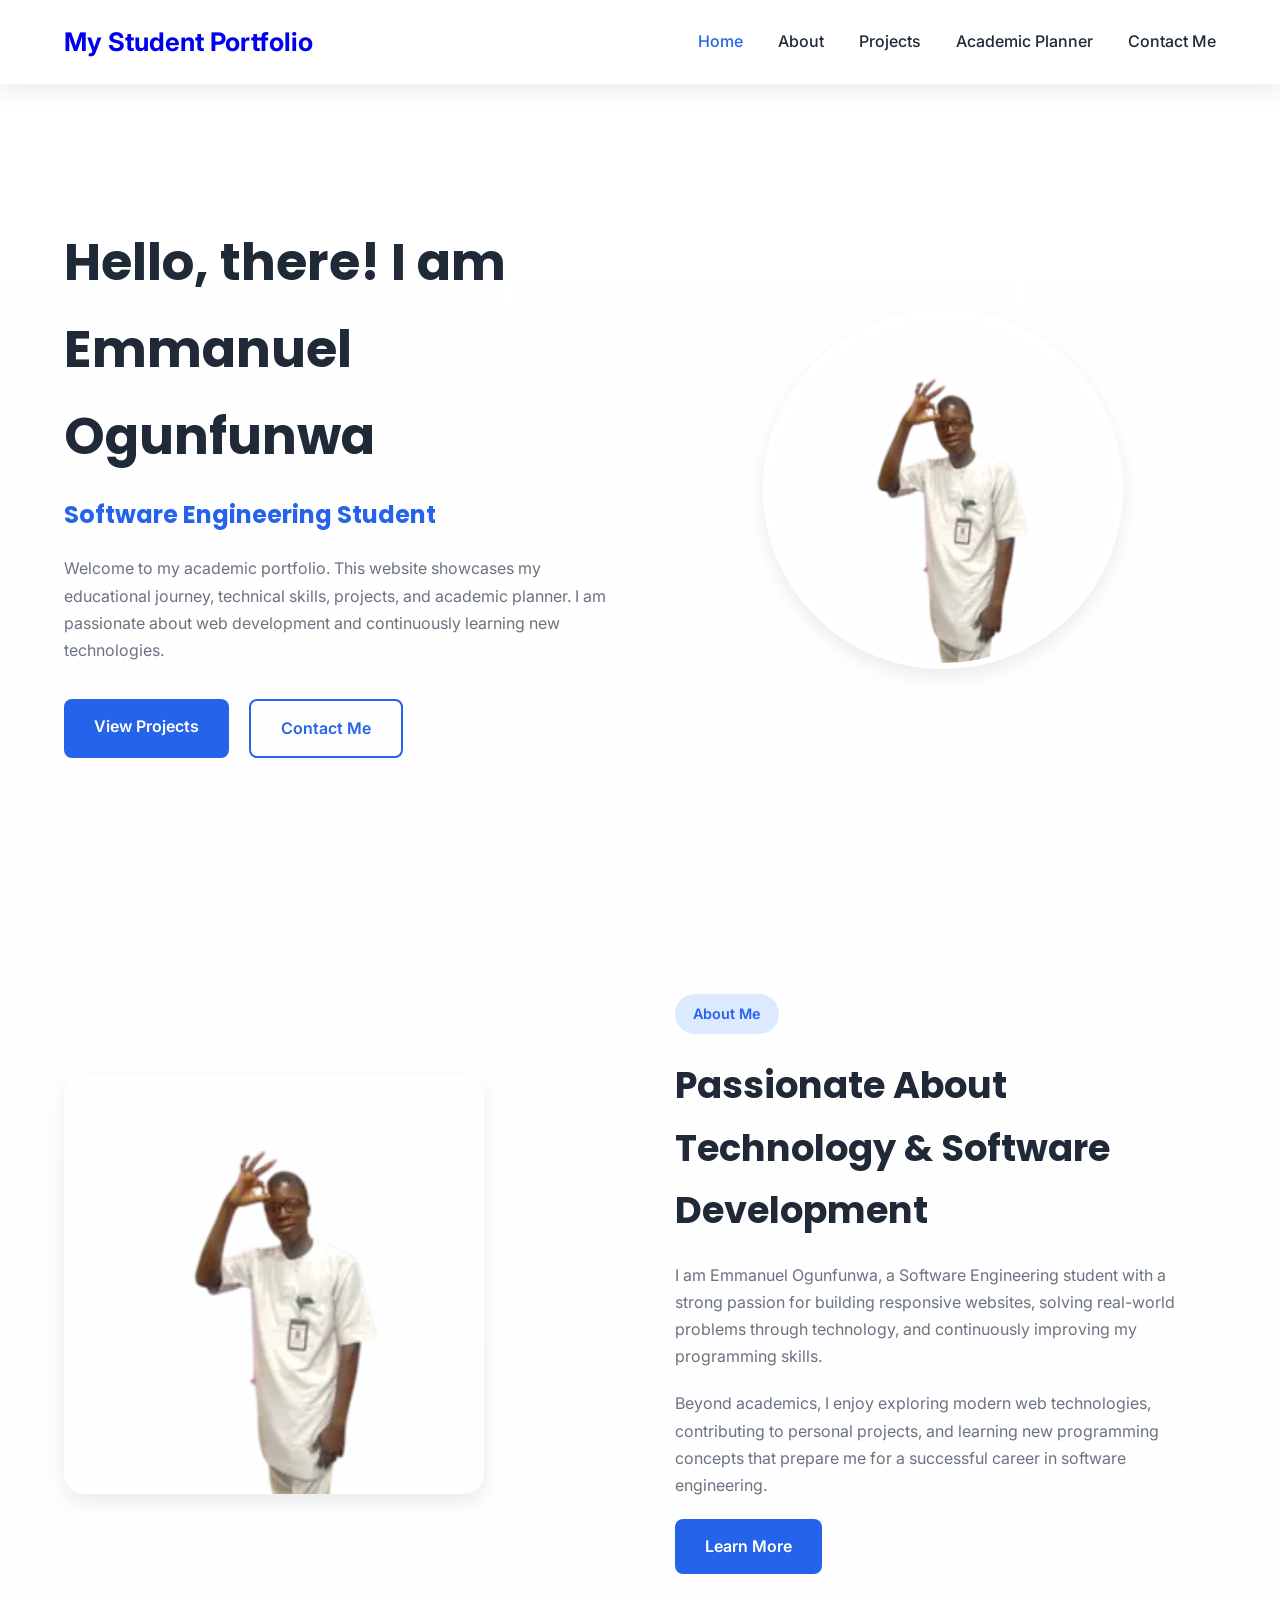
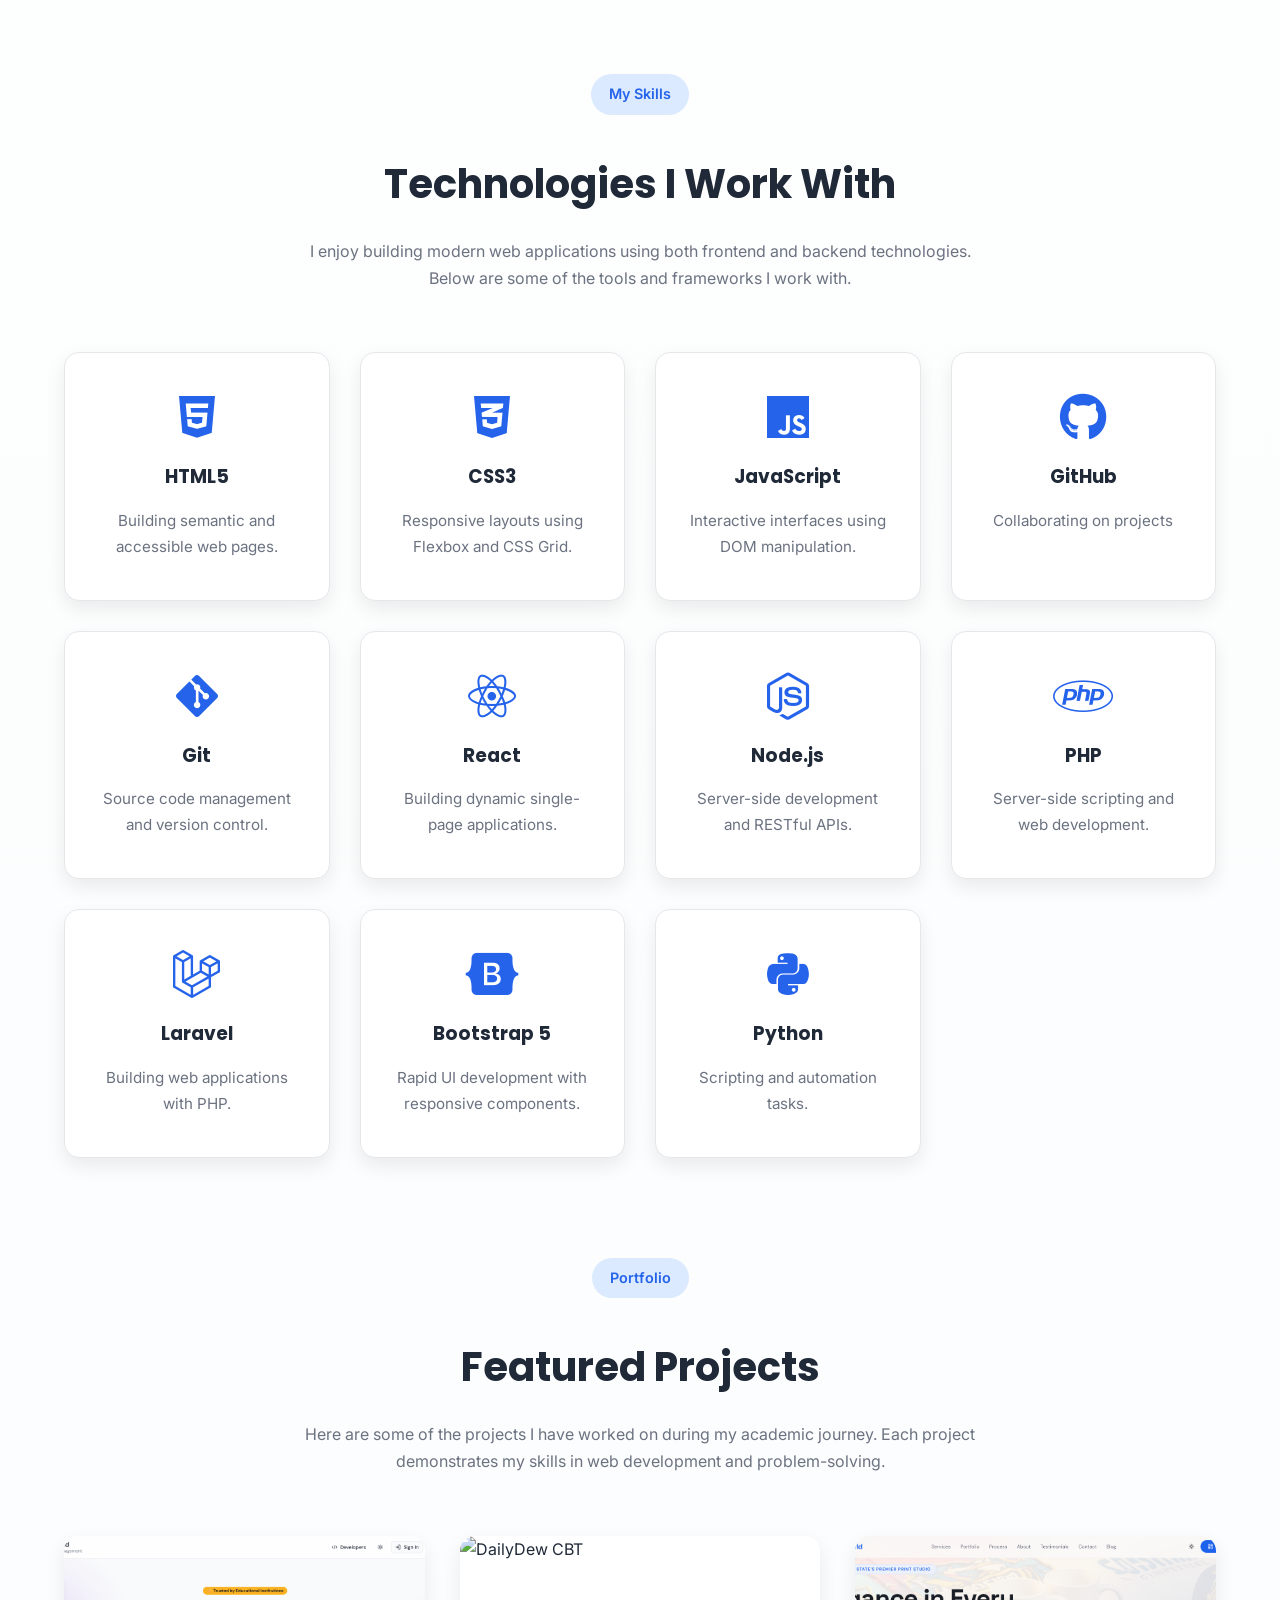
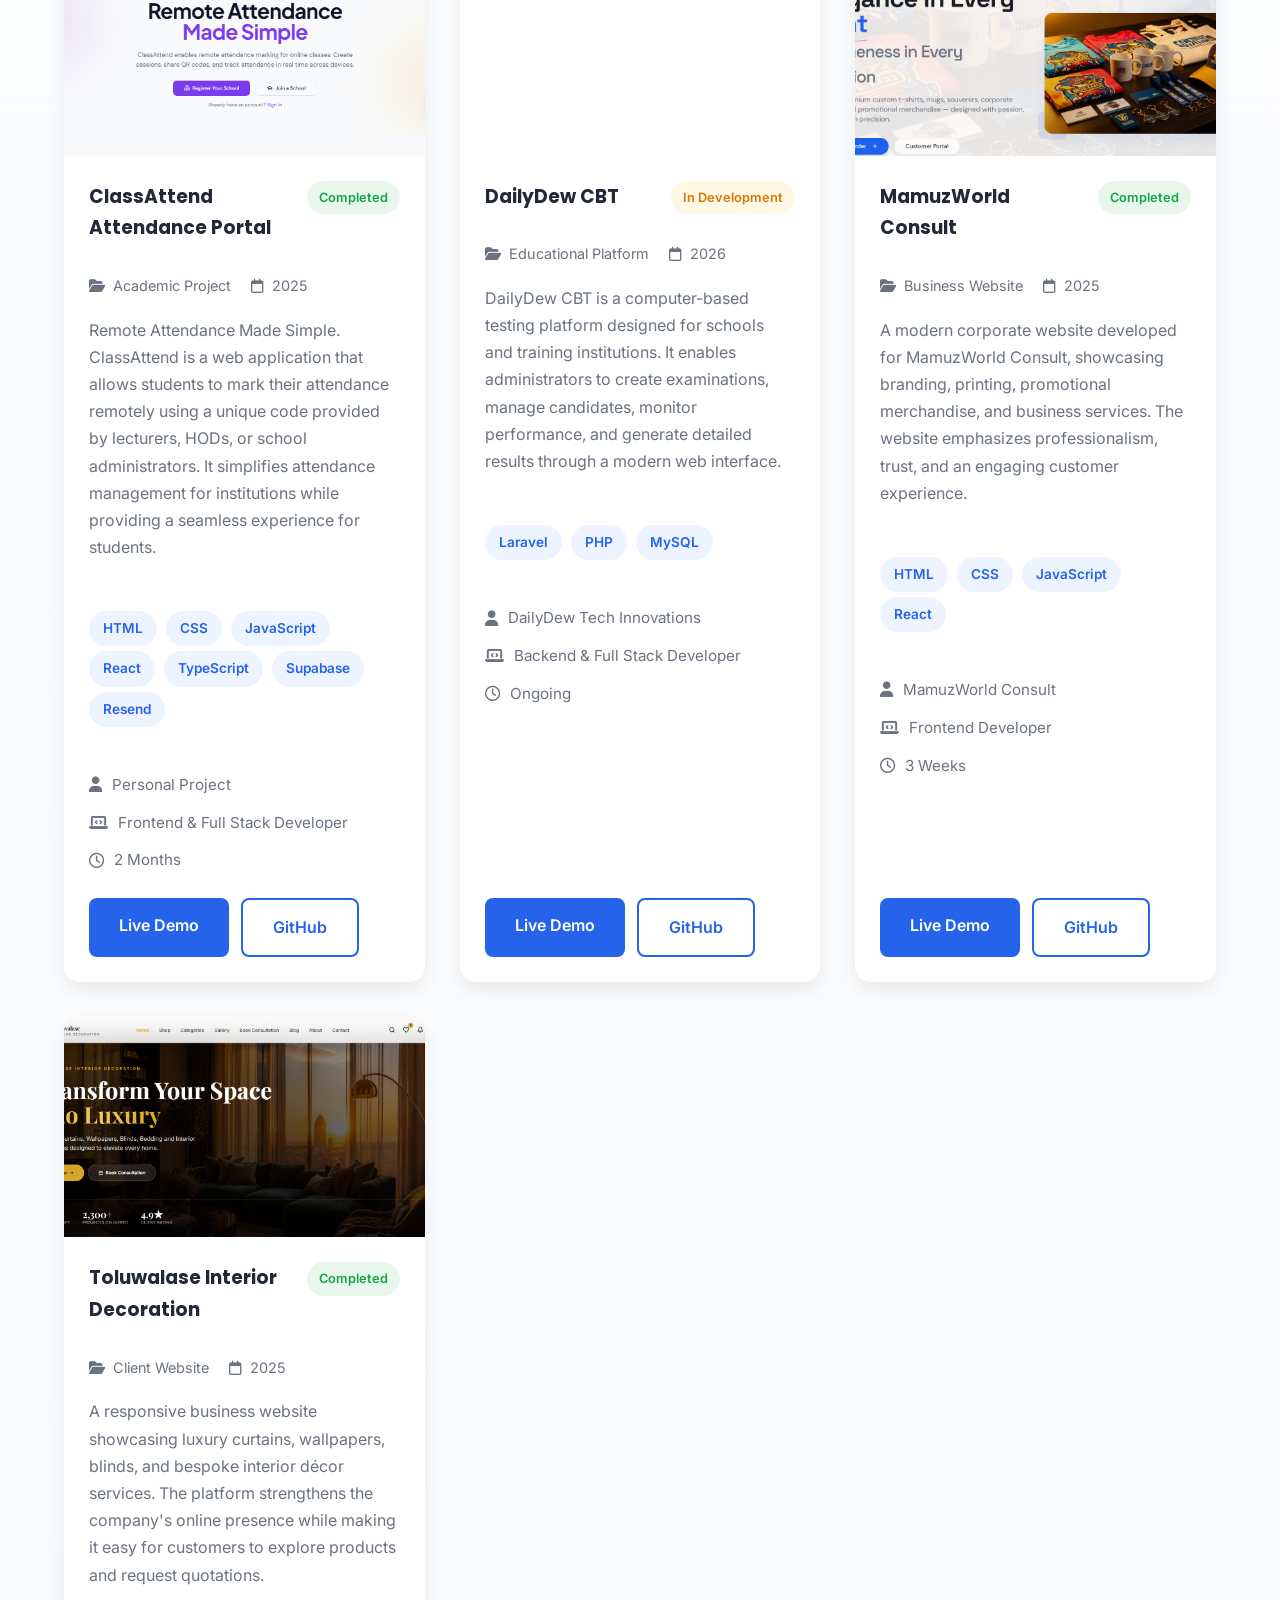
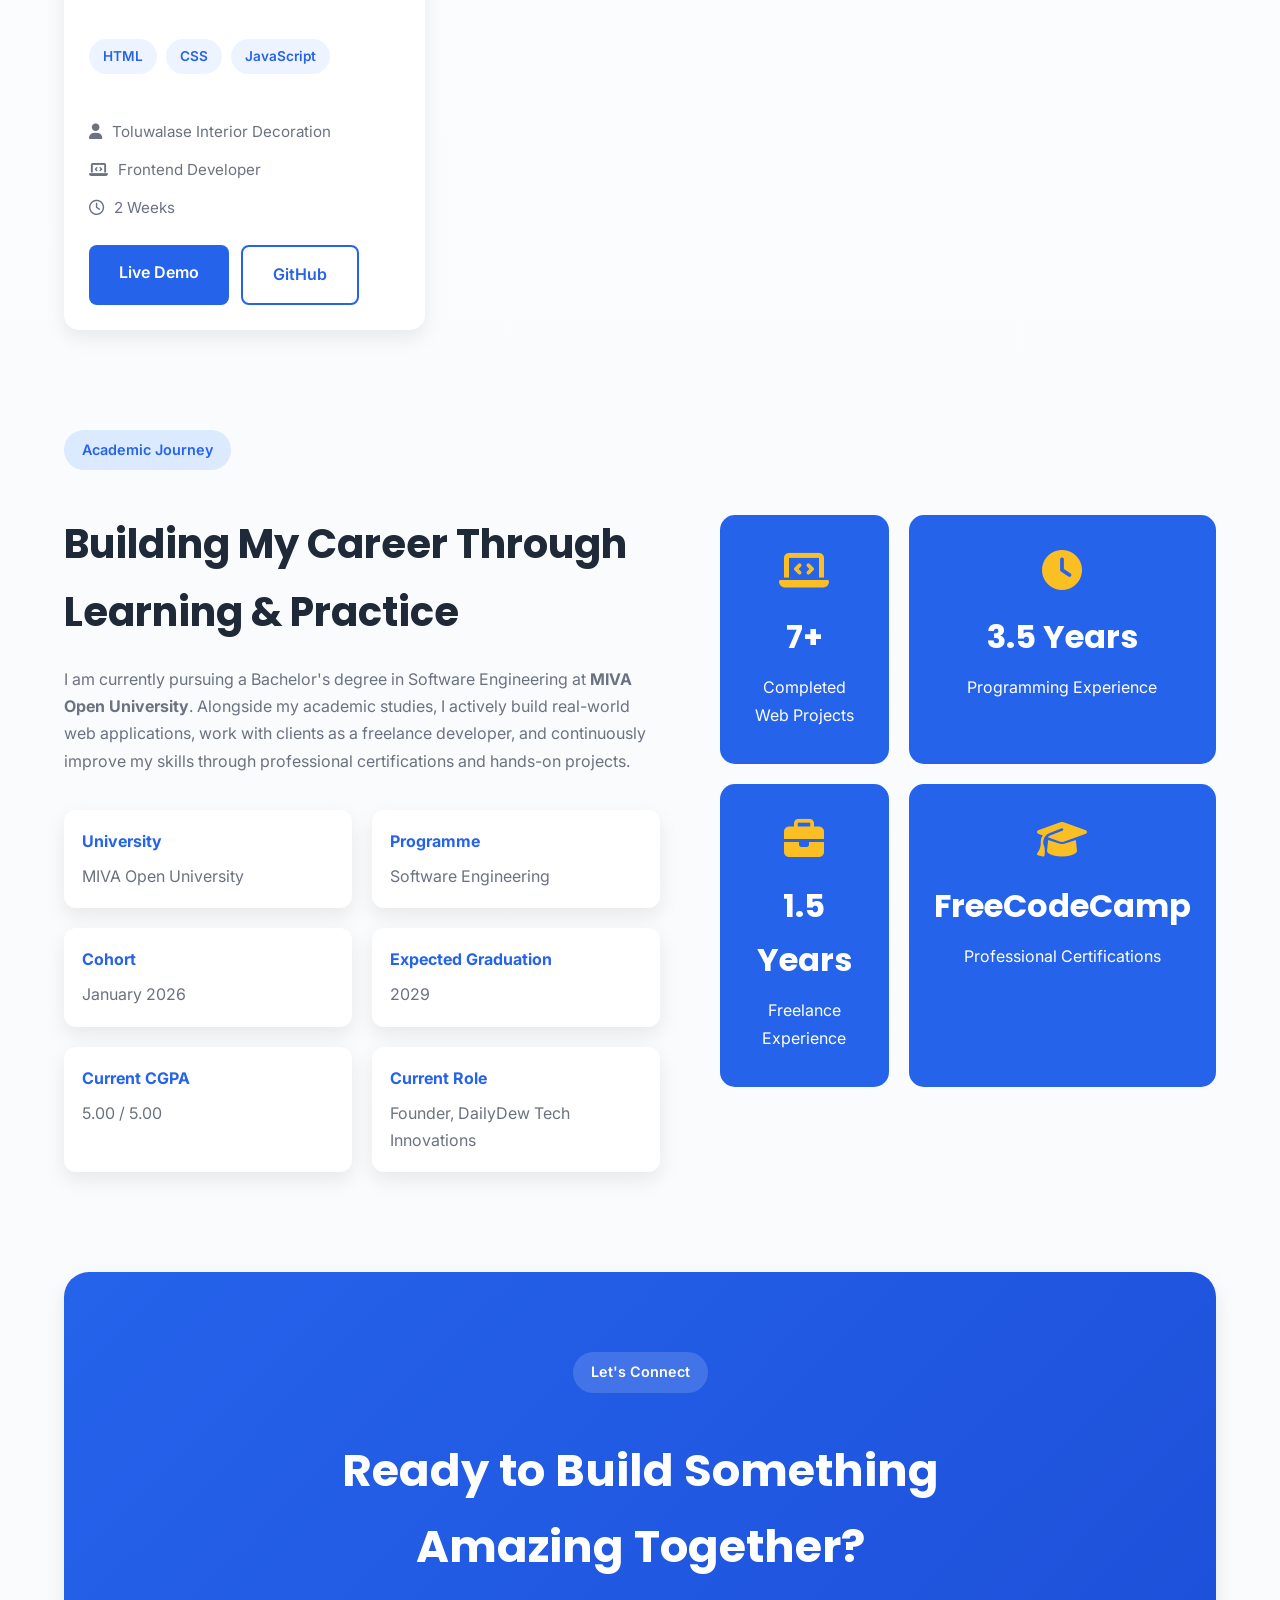
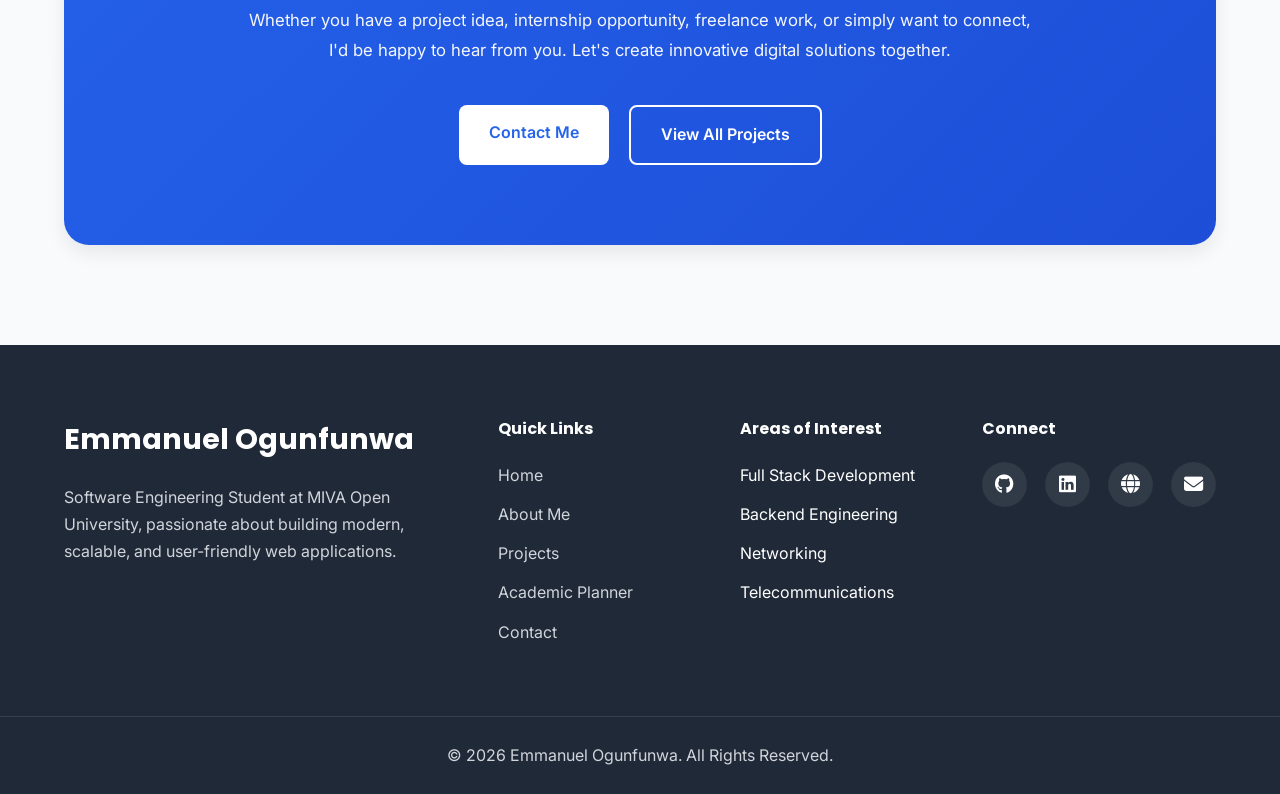
==== commit b8050202: "full fix and udate of the sytem" ====
--- a/index.html
+++ b/index.html
@@ -66,6 +66,7 @@
         
         <section class="hero">
             <div class="hero-text">
+
                 <h1 class="typewriter">
                     Hello, there! I am Emmanuel Ogunfunwa
                 </h1>
@@ -572,7 +573,7 @@
                             <i class="fa-solid fa-globe"></i>
                         </a>
 
-                        <a href="mailto:your@email.com">
+                        <a href="mailto:emmanuelogunfunwa@gmail.com">
                             <i class="fa-solid fa-envelope"></i>
                         </a>
 
--- a/assets/styles.css
+++ b/assets/styles.css
@@ -391,6 +391,8 @@
 
         text-align:center;
 
+        gap:40px;
+
     }
 
     .page-hero-content p{
@@ -471,6 +473,18 @@
 
 }
 
+.section-tag:hover{
+
+    background:var(--primary);
+
+    color:var(--white);
+
+    cursor:pointer;
+
+    transition:all .3s ease-in-out;
+
+}
+
 .about-content h2{
 
     font-size:2.3rem;
@@ -627,6 +641,124 @@
 
 }
 
+.project-header{
+
+    display:flex;
+
+    justify-content:space-between;
+
+    align-items:flex-start;
+
+    gap:15px;
+
+    margin-bottom:15px;
+
+}
+
+.project-status{
+
+    background:#e8f7ec;
+
+    color:#16a34a;
+
+    padding:6px 12px;
+
+    border-radius:50px;
+
+    font-size:.8rem;
+
+    font-weight:600;
+
+    white-space:nowrap;
+
+}
+
+.project-status.completed{
+
+    background:#e8f7ec;
+
+    color:#16a34a;
+
+}
+
+.project-status.in-development{
+
+    background:#fff8e5;
+
+    color:#d97706;
+
+}
+
+.project-status.planned{
+
+    background:#eef4ff;
+
+    color:var(--primary);
+
+}
+
+.project-meta{
+
+    display:flex;
+
+    gap:20px;
+
+    flex-wrap:wrap;
+
+    margin-bottom:18px;
+
+    color:var(--gray);
+
+    font-size:.9rem;
+
+}
+
+.project-meta span{
+
+    display:flex;
+
+    align-items:center;
+
+    gap:8px;
+
+}
+
+.project-info{
+
+    margin:25px 0;
+
+    display:flex;
+
+    flex-direction:column;
+
+    gap:12px;
+
+    color:var(--gray);
+
+    font-size:.95rem;
+
+}
+
+.project-info span{
+
+    display:flex;
+
+    align-items:center;
+
+    gap:10px;
+
+}
+
+.project-buttons{
+
+    display:flex;
+
+    gap:15px;
+
+    margin-top:30px;
+
+}
+
 .project-card{
 
     background:var(--white);
@@ -715,6 +847,23 @@
 
 }
 
+.project-tech span{
+
+    background:#eef4ff;
+
+    color:var(--primary);
+
+    padding:6px 14px;
+
+    border-radius:50px;
+
+    font-size:.85rem;
+
+    font-weight:600;
+
+}
+
+
 .tech-tag{
 
     display:inline-block;
@@ -732,6 +881,18 @@
     font-size:.8rem;
 
     font-weight:600;
+
+}
+
+.tech-tag:hover{
+
+    background:var(--primary);
+
+    color:var(--white);
+
+    cursor:pointer;
+
+    transition:all .3s ease-in-out;
 
 }
 
@@ -889,6 +1050,46 @@
 
     }
 
+    .acad-planner{
+
+        flex-direction:column-reverse;
+
+        text-align:center;
+
+        gap:40px;
+
+    }
+
+    .planner-content p{
+
+        max-width:100%;
+
+    }
+
+    .planner-buttons{
+
+        justify-content:center;
+
+    }
+
+    .planner-image img{
+
+        width:280px;
+
+    }
+
+    .status-grid{
+
+        grid-template-columns:1fr;
+
+    }
+
+    .status-card{
+
+        padding:30px 20px;
+
+    }
+
 }
 
 @media (max-width:500px){
@@ -1239,7 +1440,7 @@
 
 .page-hero-content h1{
 
-    font-size:3rem;
+    font-size:clamp(2rem,5vw,3rem);
 
     margin:20px 0;
 
@@ -1277,7 +1478,7 @@
 
     box-shadow:var(--shadow);
 
-    transition: 4s;
+    transition:.4s ease;
 
 }
 
@@ -2007,3 +2208,2080 @@
 
 }
 
+/*===================================
+PROJECT PORTFOLIO
+===================================*/
+
+.portfolio{
+
+    width:min(90%,1200px);
+
+    margin:100px auto;
+
+}
+
+/*===================================
+DEVELOPMENT PROCESS
+===================================*/
+
+.development-process{
+
+    width:min(90%,1200px);
+
+    margin:100px auto;
+
+}
+
+.process-grid{
+
+    display:grid;
+
+    grid-template-columns:repeat(auto-fit,minmax(250px,1fr));
+
+    gap:30px;
+
+    margin-top:50px;
+
+}
+
+.process-card{
+
+    background:var(--white);
+
+    padding:35px 30px;
+
+    border-radius:18px;
+
+    text-align:center;
+
+    box-shadow:var(--shadow);
+
+    transition:.35s;
+
+}
+
+.process-card:hover{
+
+    transform:translateY(-8px);
+
+}
+
+.process-card i{
+
+    font-size:2.5rem;
+
+    color:var(--primary);
+
+    margin-bottom:20px;
+
+}
+
+.process-card h3{
+
+    margin-bottom:15px;
+
+}
+
+.process-card p{
+
+    color:var(--gray);
+
+    line-height:1.8;
+
+}
+
+/*===================================
+TECH STACK
+===================================*/
+
+.tech-stack{
+
+    width:min(90%,1200px);
+
+    margin:100px auto;
+
+}
+
+
+
+
+.tech-grid{
+
+    display:flex;
+
+    flex-wrap:wrap;
+
+    justify-content:center;
+
+    gap:18px;
+
+    margin-top:50px;
+
+    width:100%;
+
+}
+
+.tech-grid span{
+
+    background:var(--white);
+
+    color:var(--primary);
+
+    padding:14px 24px;
+
+    border-radius:50px;
+
+    font-weight:600;
+
+    box-shadow:var(--shadow);
+
+    transition:.35s;
+
+    animation: float 4s ease-in-out infinite;
+
+}
+
+@keyframes float{
+
+    0%{
+        transform:translateY(0px);
+    }
+
+    50%{
+        transform:translateY(-8px);
+    }
+
+    100%{
+        transform:translateY(0px);
+    }
+
+}
+
+.tech-grid span:nth-child(2){
+    animation-delay:.3s;
+}
+
+.tech-grid span:nth-child(3){
+    animation-delay:.6s;
+}
+
+.tech-grid span:nth-child(4){
+    animation-delay:.9s;
+}
+
+.tech-grid span:nth-child(5){
+    animation-delay:1.2s;
+}
+
+.tech-grid span:nth-child(6){
+    animation-delay:1.5s;
+}
+
+.tech-grid span:nth-child(7){
+    animation-delay:1.8s;
+}
+
+.tech-grid span:nth-child(8){
+    animation-delay:2.1s;
+}
+
+.tech-grid span:nth-child(9){
+    animation-delay:2.4s;
+}
+
+.tech-grid span:nth-child(10){
+    animation-delay:2.7s;
+}
+
+.tech-grid span:nth-child(11){
+    animation-delay:3s;
+}
+
+.tech-grid span:nth-child(12){
+    animation-delay:3.3s;
+}
+
+.tech-grid span:hover{
+
+    background:var(--primary);
+
+    color:var(--white);
+
+    transform:translateY(-10px) scale(1.08);
+
+    cursor:pointer;
+
+}
+
+
+/*===================================
+ACADEMIC PLANNER HERO
+===================================*/
+
+.acad-planner{
+
+    width:min(90%,1200px);
+
+    margin:90px auto;
+
+    display:flex;
+
+    align-items:center;
+
+    justify-content:space-between;
+
+    gap:70px;
+
+}
+
+.planner-content{
+
+    flex:1;
+
+}
+
+.planner-content h1{
+
+    font-size:3rem;
+
+    line-height:1.2;
+
+    margin:20px 0;
+
+    color:var(--dark);
+
+}
+
+.planner-content p{
+
+    max-width:650px;
+
+    color:var(--gray);
+
+    font-size:1.05rem;
+
+    line-height:1.8;
+
+    margin-bottom:35px;
+
+}
+
+.planner-buttons{
+
+    display:flex;
+
+    gap:20px;
+
+    flex-wrap:wrap;
+
+}
+
+.planner-image{
+
+    flex:1;
+
+    display:flex;
+
+    justify-content:center;
+
+    align-items:center;
+
+}
+
+.planner-image img{
+
+    width:420px;
+
+    max-width:100%;
+
+    border-radius:20px;
+
+    box-shadow:var(--shadow);
+
+    transition:.5s;
+
+}
+
+.planner-image img:hover{
+
+    transform:translateY(-10px) scale(1.02);
+
+}
+
+/*===================================
+ACADEMIC STATUS
+===================================*/
+
+.academic-status{
+
+    width:min(90%,1200px);
+
+    margin:100px auto;
+
+}
+
+.status-grid{
+
+    display:grid;
+
+    grid-template-columns:repeat(auto-fit,minmax(250px,1fr));
+
+    gap:30px;
+
+    margin-top:60px;
+
+}
+
+.status-card{
+
+    background:var(--white);
+
+    border-radius:18px;
+
+    padding:35px 30px;
+
+    text-align:center;
+
+    box-shadow:var(--shadow);
+
+    transition:.35s ease;
+
+    border-top:5px solid transparent;
+
+}
+
+.status-card:hover{
+
+    transform:translateY(-10px);
+
+    border-top-color:var(--primary);
+
+    cursor:pointer;
+
+}
+
+.status-card i{
+
+    font-size:2.4rem;
+
+    color:var(--primary);
+
+    margin-bottom:20px;
+
+}
+
+.status-card h3{
+
+    margin-bottom:12px;
+
+    font-size:1.2rem;
+
+}
+
+.status-card p{
+
+    color:var(--gray);
+
+    font-weight:500;
+
+    line-height:1.7;
+
+}
+
+/*===================================
+SEMESTER COURSES
+===================================*/
+
+.semester-courses{
+
+    width:min(90%,1200px);
+
+    margin:100px auto;
+
+}
+
+.course-grid{
+
+    display:grid;
+
+    grid-template-columns:repeat(auto-fit,minmax(250px,1fr));
+
+    gap:30px;
+
+    margin-top:60px;
+
+}
+
+.course-card{
+
+    background:var(--white);
+
+    padding:35px;
+
+    border-radius:18px;
+
+    text-align:center;
+
+    box-shadow:var(--shadow);
+
+    transition:.35s;
+
+}
+
+.course-card:hover{
+
+    transform:translateY(-10px);
+
+}
+
+.course-card i{
+
+    width:70px;
+
+    height:70px;
+
+    display:flex;
+
+    align-items:center;
+
+    justify-content:center;
+
+    margin:0 auto 20px;
+
+    border-radius:50%;
+
+    background:#eef4ff;
+
+    color:var(--primary);
+
+    font-size:2rem;
+
+}
+
+.course-card h3{
+
+    color:var(--primary);
+
+    margin-bottom:10px;
+
+}
+
+.course-card h4{
+
+    margin-bottom:15px;
+
+    font-size:1.1rem;
+
+    line-height:1.5;
+
+}
+
+.course-card span{
+
+    display:inline-block;
+
+    padding:8px 18px;
+
+    background:#eef4ff;
+
+    color:var(--primary);
+
+    border-radius:30px;
+
+    font-weight:600;
+
+}
+
+.course-header{
+
+    display:flex;
+
+    justify-content:center;
+
+    align-items:center;
+
+    gap:15px;
+
+    margin-bottom:25px;
+
+}
+
+.course-header i{
+
+    font-size:2rem;
+
+    color:var(--primary);
+
+}
+
+.course-code{
+
+    margin:0;
+
+}
+
+.course-code{
+
+    display:inline-block;
+
+    margin:18px 0;
+
+    padding:8px 18px;
+
+    background:var(--primary);
+
+    color:#fff;
+
+    border-radius:30px;
+
+    font-size:.9rem;
+
+    font-weight:600;
+
+}
+
+.course-card p{
+
+    color:var(--gray);
+
+    font-weight:600;
+
+}
+
+
+/*===================================
+SEMESTER SUMMARY
+===================================*/
+
+.semester-summary{
+
+    width:min(90%,1200px);
+
+    margin:100px auto;
+
+}
+
+.summary-grid{
+
+    display:grid;
+
+    grid-template-columns:repeat(auto-fit,minmax(240px,1fr));
+
+    gap:30px;
+
+    margin-top:60px;
+
+}
+
+.summary-card{
+
+    background:linear-gradient(135deg,var(--primary),#4f7df3);
+
+    color:var(--white);
+
+    text-align:center;
+
+    padding:40px 25px;
+
+    border-radius:18px;
+
+    box-shadow:var(--shadow);
+
+    transition:.35s ease;
+
+}
+
+.summary-card:hover{
+
+    transform:translateY(-10px);
+
+}
+
+.summary-card i{
+
+    font-size:2.6rem;
+
+    margin-bottom:20px;
+
+}
+
+.summary-card h3{
+
+    font-size:2.4rem;
+
+    margin-bottom:12px;
+
+}
+
+.summary-card p{
+
+    opacity:.95;
+
+    font-weight:500;
+
+}
+
+/*===================================
+ACADEMIC CALENDAR
+===================================*/
+
+.academic-calendar{
+
+    width:min(90%,1200px);
+
+    margin:100px auto;
+
+}
+
+.calendar-container{
+
+    background:var(--white);
+
+    border-radius:20px;
+
+    padding:35px;
+
+    box-shadow:var(--shadow);
+
+    margin-top:50px;
+
+}
+
+.calendar-header{
+
+    display:flex;
+
+    justify-content:space-between;
+
+    align-items:center;
+
+    margin-bottom:30px;
+
+}
+
+.calendar-header h3{
+
+    font-size:1.7rem;
+
+    color:var(--primary);
+
+}
+
+.calendar-btn{
+
+    width:45px;
+
+    height:45px;
+
+    border:none;
+
+    border-radius:50%;
+
+    background:#eef4ff;
+
+    color:var(--primary);
+
+    cursor:pointer;
+
+    transition:.3s;
+
+}
+
+.calendar-btn:hover{
+
+    background:var(--primary);
+
+    color:#fff;
+
+}
+
+.calendar-grid{
+
+    display:grid;
+
+    grid-template-columns:repeat(7,1fr);
+
+    gap:10px;
+
+}
+
+.day-name{
+
+    text-align:center;
+
+    font-weight:700;
+
+    color:var(--primary);
+
+    padding:15px 0;
+
+}
+
+.day{
+
+    min-height:90px;
+
+    border-radius:16px;
+
+    background:#f8f9fc;
+
+    padding:10px;
+
+    display:flex;
+
+    justify-content:flex-start;
+
+    align-items:flex-start;
+
+    font-weight:600;
+
+    position:relative;
+
+    transition:.3s;
+
+}
+
+.day:hover{
+
+    transform:translateY(-5px);
+
+    box-shadow:var(--shadow);
+
+}
+
+.day.empty{
+
+    background:transparent;
+
+    pointer-events:none;
+
+}
+
+.day.today{
+
+    border:2px solid var(--primary);
+
+}
+
+.event-dot{
+
+    width:10px;
+
+    height:10px;
+
+    border-radius:50%;
+
+    position:absolute;
+
+    bottom:10px;
+
+    right:10px;
+
+}
+
+.assignment-dot{
+
+    background:#2563eb;
+
+}
+
+.quiz-dot{
+
+    background:#f59e0b;
+
+}
+
+.project-dot{
+
+    background:#16a34a;
+
+}
+
+.exam-dot{
+
+    background:#dc2626;
+
+}
+
+.calendar-legend{
+
+    display:flex;
+
+    justify-content:center;
+
+    gap:30px;
+
+    flex-wrap:wrap;
+
+    margin-top:35px;
+
+}
+
+.calendar-legend div{
+
+    display:flex;
+
+    align-items:center;
+
+    gap:10px;
+
+}
+
+.legend{
+
+    width:18px;
+
+    height:18px;
+
+    border-radius:50%;
+
+}
+
+.legend.assignment{
+
+    background:#2563eb;
+
+}
+
+.legend.quiz{
+
+    background:#f59e0b;
+
+}
+
+.legend.project{
+
+    background:#16a34a;
+
+}
+
+.legend.exam{
+
+    background:#dc2626;
+
+}
+
+@media(max-width:768px){
+
+    .calendar-grid{
+
+        gap:5px;
+
+    }
+
+    .day{
+
+        min-height:60px;
+
+        font-size:.9rem;
+
+    }
+
+}
+
+/*===================================
+UPCOMING ACADEMIC ACTIVITIES
+===================================*/
+
+.academic-activities{
+
+    width:min(90%,1200px);
+
+    margin:100px auto;
+
+}
+
+.activities-list{
+
+    display:flex;
+
+    flex-direction:column;
+
+    gap:25px;
+
+    margin-top:60px;
+
+}
+
+.activity-card{
+
+    background:var(--white);
+
+    padding:25px 30px;
+
+    border-radius:18px;
+
+    box-shadow:var(--shadow);
+
+    display:flex;
+
+    justify-content:space-between;
+
+    align-items:center;
+
+    transition:.35s;
+
+    border-left:6px solid var(--primary);
+
+}
+
+.activity-card:hover{
+
+    transform:translateX(8px);
+
+}
+
+.activity-info h3{
+
+    color:var(--primary);
+
+    margin-bottom:8px;
+
+}
+
+.activity-info p{
+
+    color:var(--gray);
+
+    margin-bottom:8px;
+
+}
+
+.activity-date{
+
+    display:inline-block;
+
+    background:#eef4ff;
+
+    color:var(--primary);
+
+    padding:8px 18px;
+
+    border-radius:30px;
+
+    font-size:.9rem;
+
+    font-weight:600;
+
+}
+
+.activity-type{
+
+    width:70px;
+
+    height:70px;
+
+    border-radius:50%;
+
+    display:flex;
+
+    justify-content:center;
+
+    align-items:center;
+
+    font-size:1.5rem;
+
+    color:#fff;
+
+}
+
+.assignment-bg{
+
+    background:#2563eb;
+
+}
+
+.quiz-bg{
+
+    background:#f59e0b;
+
+}
+
+.project-bg{
+
+    background:#16a34a;
+
+}
+
+.exam-bg{
+
+    background:#dc2626;
+
+}
+
+@media(max-width:768px){
+
+    .activity-card{
+
+        flex-direction:column-reverse;
+
+        text-align:center;
+
+        gap:20px;
+
+    }
+
+}
+
+/*===================================
+ACADEMIC PROGRESS
+===================================*/
+
+.academic-progress{
+
+    width:min(90%,1200px);
+
+    margin:100px auto;
+
+}
+
+.progress-container{
+
+    background:var(--white);
+
+    padding:45px;
+
+    border-radius:20px;
+
+    box-shadow:var(--shadow);
+
+    margin-top:50px;
+
+}
+
+.progress-item{
+
+    margin-bottom:35px;
+
+}
+
+.progress-item:last-child{
+
+    margin-bottom:0;
+
+}
+
+.progress-title{
+
+    display:flex;
+
+    justify-content:space-between;
+
+    align-items:center;
+
+    margin-bottom:12px;
+
+    font-weight:600;
+
+}
+
+.progress-title span:first-child{
+
+    color:#333;
+
+}
+
+.progress-title span:last-child{
+
+    color:var(--primary);
+
+}
+
+.progress-bar{
+
+    width:100%;
+
+    height:14px;
+
+    background:#edf2f7;
+
+    border-radius:30px;
+
+    overflow:hidden;
+
+}
+
+.progress-fill{
+
+    width:0;
+
+    height:100%;
+
+    border-radius:30px;
+
+    background:linear-gradient(
+        90deg,
+        var(--primary),
+        #4f8cff
+    );
+
+    transition:width 2s ease;
+
+}
+
+/*===================================
+ACADEMIC GOALS
+===================================*/
+
+.academic-goals{
+
+    width:min(90%,1200px);
+
+    margin:100px auto;
+
+}
+
+.goals-grid{
+
+    display:grid;
+
+    grid-template-columns:repeat(auto-fit,minmax(320px,1fr));
+
+    gap:30px;
+
+    margin-top:60px;
+
+}
+
+.goals-grid .goal-card{
+
+    cursor: pointer;
+
+}
+
+.goal-card{
+
+    background:var(--white);
+
+    padding:40px 35px;
+
+    border-radius:20px;
+
+    box-shadow:var(--shadow);
+
+    transition:.35s ease;
+
+    border-top:5px solid transparent;
+
+}
+
+.goal-card:hover{
+
+    transform:translateY(-12px);
+
+    border-color:var(--primary);
+
+}
+
+.goal-card i{
+
+    width:70px;
+
+    height:70px;
+
+    display:flex;
+
+    justify-content:center;
+
+    align-items:center;
+
+    border-radius:50%;
+
+    background:#eef4ff;
+
+    color:var(--primary);
+
+    font-size:1.8rem;
+
+    margin-bottom:25px;
+
+    transition:.35s;
+
+}
+
+.goal-card:hover i{
+
+    background:var(--primary);
+
+    color:var(--white);
+
+    transform:rotate(360deg);
+
+}
+
+.goal-card h3{
+
+    margin-bottom:18px;
+
+    color:#222;
+
+}
+
+.goal-card span{
+
+    display:inline-block;
+
+    background:#eef4ff;
+
+    color:var(--primary);
+
+    padding:8px 18px;
+
+    border-radius:30px;
+
+    font-size:.9rem;
+
+    font-weight:600;
+
+    margin-bottom:20px;
+
+}
+
+.goal-card p{
+
+    color:var(--gray);
+
+    line-height:1.8;
+
+}
+
+/*===================================
+ACADEMIC PRAYER
+===================================*/
+
+.prayer-card{
+
+    max-width:850px;
+
+    margin:70px auto 0;
+
+    background:linear-gradient(135deg,#ffffff,#f7f9fc);
+
+    padding:45px;
+
+    border-radius:22px;
+
+    text-align:center;
+
+    box-shadow:var(--shadow);
+
+    border:1px solid #eef2ff;
+
+    position:relative;
+
+    overflow:hidden;
+
+}
+
+.prayer-card::before{
+
+    content:"";
+
+    position:absolute;
+
+    top:0;
+
+    left:0;
+
+    width:100%;
+
+    height:6px;
+
+    background:linear-gradient(90deg,var(--primary),#7c3aed);
+
+}
+
+.prayer-card i{
+
+    font-size:3rem;
+
+    color:var(--primary);
+
+    margin-bottom:20px;
+
+    animation:prayFloat 3s ease-in-out infinite;
+
+}
+
+.prayer-card h3{
+
+    font-size:1.8rem;
+
+    margin-bottom:20px;
+
+    color:var(--dark);
+
+}
+
+.prayer-card p{
+
+    color:var(--gray);
+
+    font-size:1.05rem;
+
+    line-height:1.9;
+
+    max-width:700px;
+
+    margin:auto;
+
+}
+
+.prayer-card i {
+
+    animation:prayFloat 3s ease-in-out infinite;
+
+    
+
+}
+
+@keyframes prayFloat{
+
+    0%{
+
+        transform:translateY(0);
+
+    }
+
+    50%{
+
+        transform:translateY(-10px);
+
+    }
+
+    100%{
+
+        transform:translateY(0);
+
+    }
+
+}
+
+/*===================================
+CONTACT PAGE
+==================================*/
+
+.contact-section{
+
+    width:min(90%,1200px);
+
+    margin:100px auto;
+
+}
+
+.contact-container{
+
+    display:grid;
+
+    grid-template-columns:1.4fr 1fr;
+
+    gap:50px;
+
+    align-items:start;
+
+}
+
+.contact-form-wrapper{
+
+    background:var(--white);
+
+    padding:45px;
+
+    border-radius:20px;
+
+    box-shadow:var(--shadow);
+
+}
+
+.contact-form-wrapper h2{
+
+    font-size:2rem;
+
+    margin-bottom:10px;
+
+}
+
+.contact-form-wrapper .section-description{
+
+    margin:0 0 35px;
+
+    text-align:left;
+
+    max-width:none;
+
+}
+
+.contact-form{
+
+    display:flex;
+
+    flex-direction:column;
+
+    gap:22px;
+
+}
+
+.form-row{
+
+    display:grid;
+
+    grid-template-columns:1fr 1fr;
+
+    gap:22px;
+
+}
+
+.form-group{
+
+    display:flex;
+
+    flex-direction:column;
+
+    gap:8px;
+
+}
+
+.form-group label{
+
+    font-weight:600;
+
+    font-size:.95rem;
+
+    color:var(--dark);
+
+}
+
+.form-group input,
+
+.form-group textarea{
+
+    padding:14px 18px;
+
+    border:2px solid #e5e7eb;
+
+    border-radius:12px;
+
+    font-family:'Inter',sans-serif;
+
+    font-size:.95rem;
+
+    color:var(--dark);
+
+    transition:.3s;
+
+    background:var(--light);
+
+}
+
+.form-group input:focus,
+
+.form-group textarea:focus{
+
+    outline:none;
+
+    border-color:var(--primary);
+
+    background:var(--white);
+
+    box-shadow:0 0 0 4px rgba(37,99,235,.1);
+
+}
+
+.form-group textarea{
+
+    resize:vertical;
+
+    min-height:140px;
+
+}
+
+.contact-form .btn{
+
+    align-self:flex-start;
+
+    border:none;
+
+    cursor:pointer;
+
+    font-family:'Inter',sans-serif;
+
+    font-size:1rem;
+
+    display:inline-flex;
+
+    align-items:center;
+
+    gap:10px;
+
+}
+
+.contact-info-side{
+
+    display:flex;
+
+    flex-direction:column;
+
+    gap:25px;
+
+}
+
+.contact-info-card{
+
+    background:var(--white);
+
+    padding:28px 25px;
+
+    border-radius:16px;
+
+    box-shadow:var(--shadow);
+
+    display:flex;
+
+    align-items:flex-start;
+
+    gap:20px;
+
+    transition:.3s;
+
+}
+
+.contact-info-card:hover{
+
+    transform:translateY(-5px);
+
+}
+
+.contact-info-icon{
+
+    width:55px;
+
+    height:55px;
+
+    min-width:55px;
+
+    border-radius:50%;
+
+    background:#eef4ff;
+
+    color:var(--primary);
+
+    display:flex;
+
+    align-items:center;
+
+    justify-content:center;
+
+    font-size:1.4rem;
+
+}
+
+.contact-info-card h3{
+
+    margin-bottom:5px;
+
+    font-size:1.1rem;
+
+}
+
+.contact-info-card p,
+
+.contact-info-card a{
+
+    color:var(--gray);
+
+    font-size:.95rem;
+
+}
+
+.contact-info-card a:hover{
+
+    color:var(--primary);
+
+}
+
+.contact-socials{
+
+    background:var(--white);
+
+    padding:28px 25px;
+
+    border-radius:16px;
+
+    box-shadow:var(--shadow);
+
+    text-align:center;
+
+}
+
+.contact-socials h4{
+
+    margin-bottom:15px;
+
+    font-size:1.1rem;
+
+}
+
+.contact-socials .social-links{
+
+    justify-content:center;
+
+}
+
+/*===================================
+FOOTER RESPONSIVE
+==================================*/
+
+@media(max-width:900px){
+
+    .footer-container{
+
+        grid-template-columns:1fr 1fr;
+
+        gap:40px;
+
+    }
+
+}
+
+@media(max-width:768px){
+
+    .footer-container{
+
+        grid-template-columns:1fr;
+
+        gap:35px;
+
+        padding:50px 0;
+
+    }
+
+    .footer-brand p{
+
+        max-width:none;
+
+    }
+
+    .social-links{
+
+        justify-content:flex-start;
+
+    }
+
+}
+
+/*===================================
+ABOUT PREVIEW RESPONSIVE
+==================================*/
+
+@media(max-width:768px){
+
+    .about-preview{
+
+        flex-direction:column;
+
+        text-align:center;
+
+        gap:40px;
+
+        margin:60px auto;
+
+    }
+
+    .about-preview .btn{
+
+        display:inline-block;
+
+    }
+
+    .hero-text h1{
+
+        font-size:2.4rem;
+
+    }
+
+}
+
+@media(max-width:500px){
+
+    .hero-text h1{
+
+        font-size:2rem;
+
+    }
+
+    .hero-text h2{
+
+        font-size:1.3rem;
+
+    }
+
+}
+
+/*===================================
+MY STORY RESPONSIVE
+==================================*/
+
+@media(max-width:768px){
+
+    .my-story{
+
+        grid-template-columns:1fr;
+
+        gap:40px;
+
+        margin:60px auto;
+
+    }
+
+    .story-highlights{
+
+        grid-template-columns:repeat(2,1fr);
+
+    }
+
+}
+
+@media(max-width:500px){
+
+    .story-highlights{
+
+        grid-template-columns:1fr;
+
+    }
+
+}
+
+/*===================================
+TEACHING RESPONSIVE
+==================================*/
+
+@media(max-width:768px){
+
+    .teaching-grid{
+
+        grid-template-columns:1fr;
+
+    }
+
+    .subjects{
+
+        justify-content:flex-start;
+
+    }
+
+}
+
+/*===================================
+CAREER RESPONSIVE
+==================================*/
+
+@media(max-width:500px){
+
+    .career-grid{
+
+        grid-template-columns:1fr;
+
+    }
+
+}
+
+/*===================================
+HOBBIES RESPONSIVE
+==================================*/
+
+@media(max-width:500px){
+
+    .hobbies-grid{
+
+        grid-template-columns:1fr;
+
+    }
+
+}
+
+/*===================================
+CERTIFICATES RESPONSIVE
+==================================*/
+
+@media(max-width:500px){
+
+    .certificate-grid{
+
+        grid-template-columns:1fr;
+
+    }
+
+}
+
+/*===================================
+PROCESS GRID RESPONSIVE
+==================================*/
+
+@media(max-width:768px){
+
+    .process-grid{
+
+        grid-template-columns:1fr 1fr;
+
+    }
+
+}
+
+@media(max-width:500px){
+
+    .process-grid{
+
+        grid-template-columns:1fr;
+
+    }
+
+}
+
+/*===================================
+PROJECT GRID RESPONSIVE
+==================================*/
+
+@media(max-width:500px){
+
+    .project-grid{
+
+        grid-template-columns:1fr;
+
+    }
+
+    .project-buttons{
+
+        flex-direction:column;
+
+    }
+
+    .project-buttons .btn{
+
+        width:100%;
+
+        text-align:center;
+
+    }
+
+}
+
+/*===================================
+GOALS GRID RESPONSIVE
+==================================*/
+
+@media(max-width:768px){
+
+    .goals-grid{
+
+        grid-template-columns:1fr 1fr;
+
+    }
+
+}
+
+@media(max-width:500px){
+
+    .goals-grid{
+
+        grid-template-columns:1fr;
+
+    }
+
+}
+
+/*===================================
+SUMMARY GRID RESPONSIVE
+==================================*/
+
+@media(max-width:500px){
+
+    .summary-grid{
+
+        grid-template-columns:1fr;
+
+    }
+
+    .summary-card h3{
+
+        font-size:2rem;
+
+    }
+
+}
+
+/*===================================
+COURSE GRID RESPONSIVE
+==================================*/
+
+@media(max-width:500px){
+
+    .course-grid{
+
+        grid-template-columns:1fr;
+
+    }
+
+}
+
+/*===================================
+SKILLS GRID RESPONSIVE
+==================================*/
+
+@media(max-width:500px){
+
+    .skills-grid{
+
+        grid-template-columns:1fr;
+
+    }
+
+}
+
+/*===================================
+GENERAL SECTION HEADINGS RESPONSIVE
+==================================*/
+
+@media(max-width:768px){
+
+    .section-heading h2{
+
+        font-size:2rem;
+
+    }
+
+    .section-heading{
+
+        margin-bottom:40px;
+
+    }
+
+    .page-hero-content h1{
+
+        font-size:clamp(1.8rem,4vw,2.5rem);
+
+    }
+
+    .cta{
+
+        margin:60px auto;
+
+        padding:50px 30px;
+
+    }
+
+    .cta h2{
+
+        font-size:2rem;
+
+    }
+
+    .prayer-card{
+
+        margin-top:50px;
+
+        padding:35px 25px;
+
+    }
+
+    .progress-container{
+
+        padding:30px 20px;
+
+    }
+
+    .calendar-container{
+
+        padding:20px;
+
+        overflow-x:auto;
+
+    }
+
+    .calendar-grid{
+
+        min-width:450px;
+
+    }
+
+    .contact-section{
+
+        margin:60px auto;
+
+    }
+
+}
+
+@media(max-width:768px){
+
+    .contact-container{
+
+        grid-template-columns:1fr;
+
+    }
+
+    .contact-form-wrapper{
+
+        padding:30px 25px;
+
+    }
+
+    .form-row{
+
+        grid-template-columns:1fr;
+
+    }
+
+    .contact-form .btn{
+
+        width:100%;
+
+        justify-content:center;
+
+    }
+
+}
+
+@media(max-width:500px){
+
+    .page-hero-content h1{
+
+        font-size:1.7rem;
+
+    }
+
+    .teaching-card{
+
+        padding:25px 20px;
+
+    }
+
+    .goal-card{
+
+        padding:30px 25px;
+
+    }
+
+    .status-card{
+
+        padding:25px 20px;
+
+    }
+
+    .activity-card{
+
+        padding:20px;
+
+    }
+
+    .activity-type{
+
+        width:55px;
+
+        height:55px;
+
+        font-size:1.2rem;
+
+    }
+
+}
+
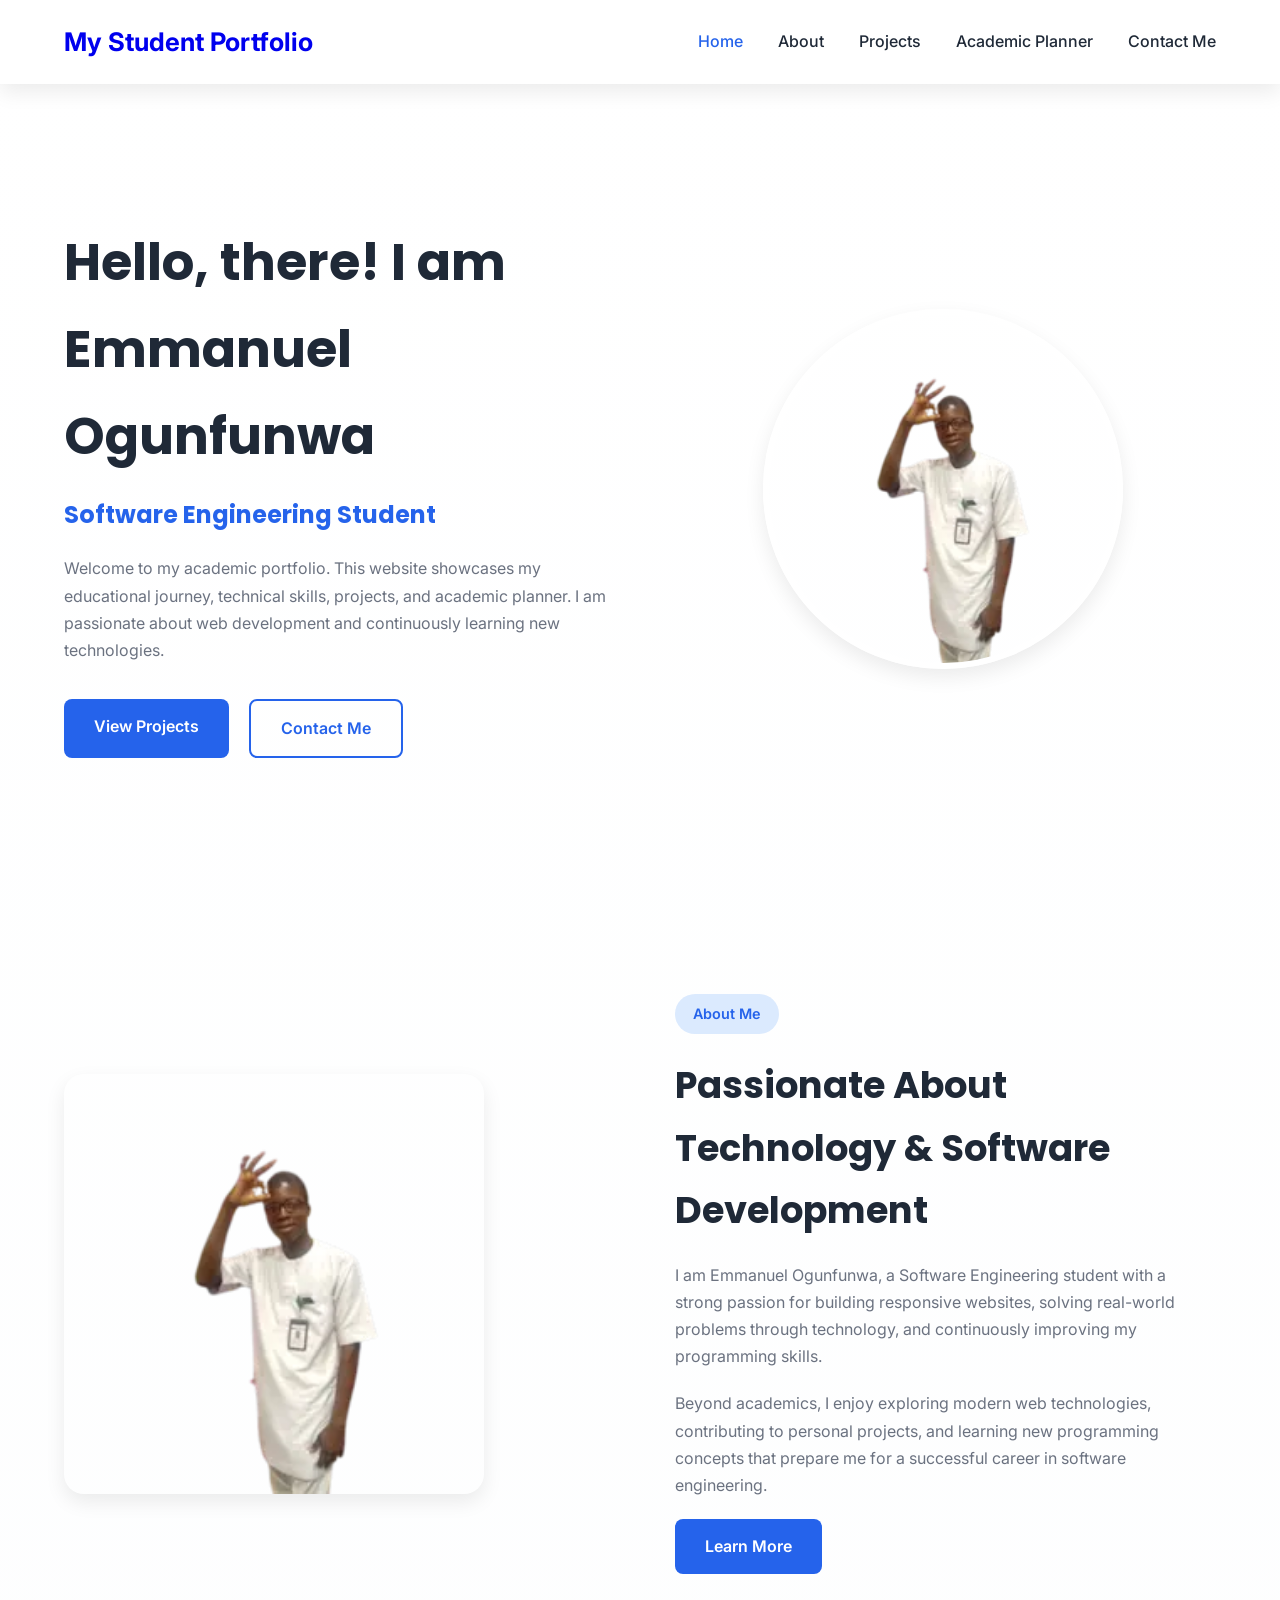
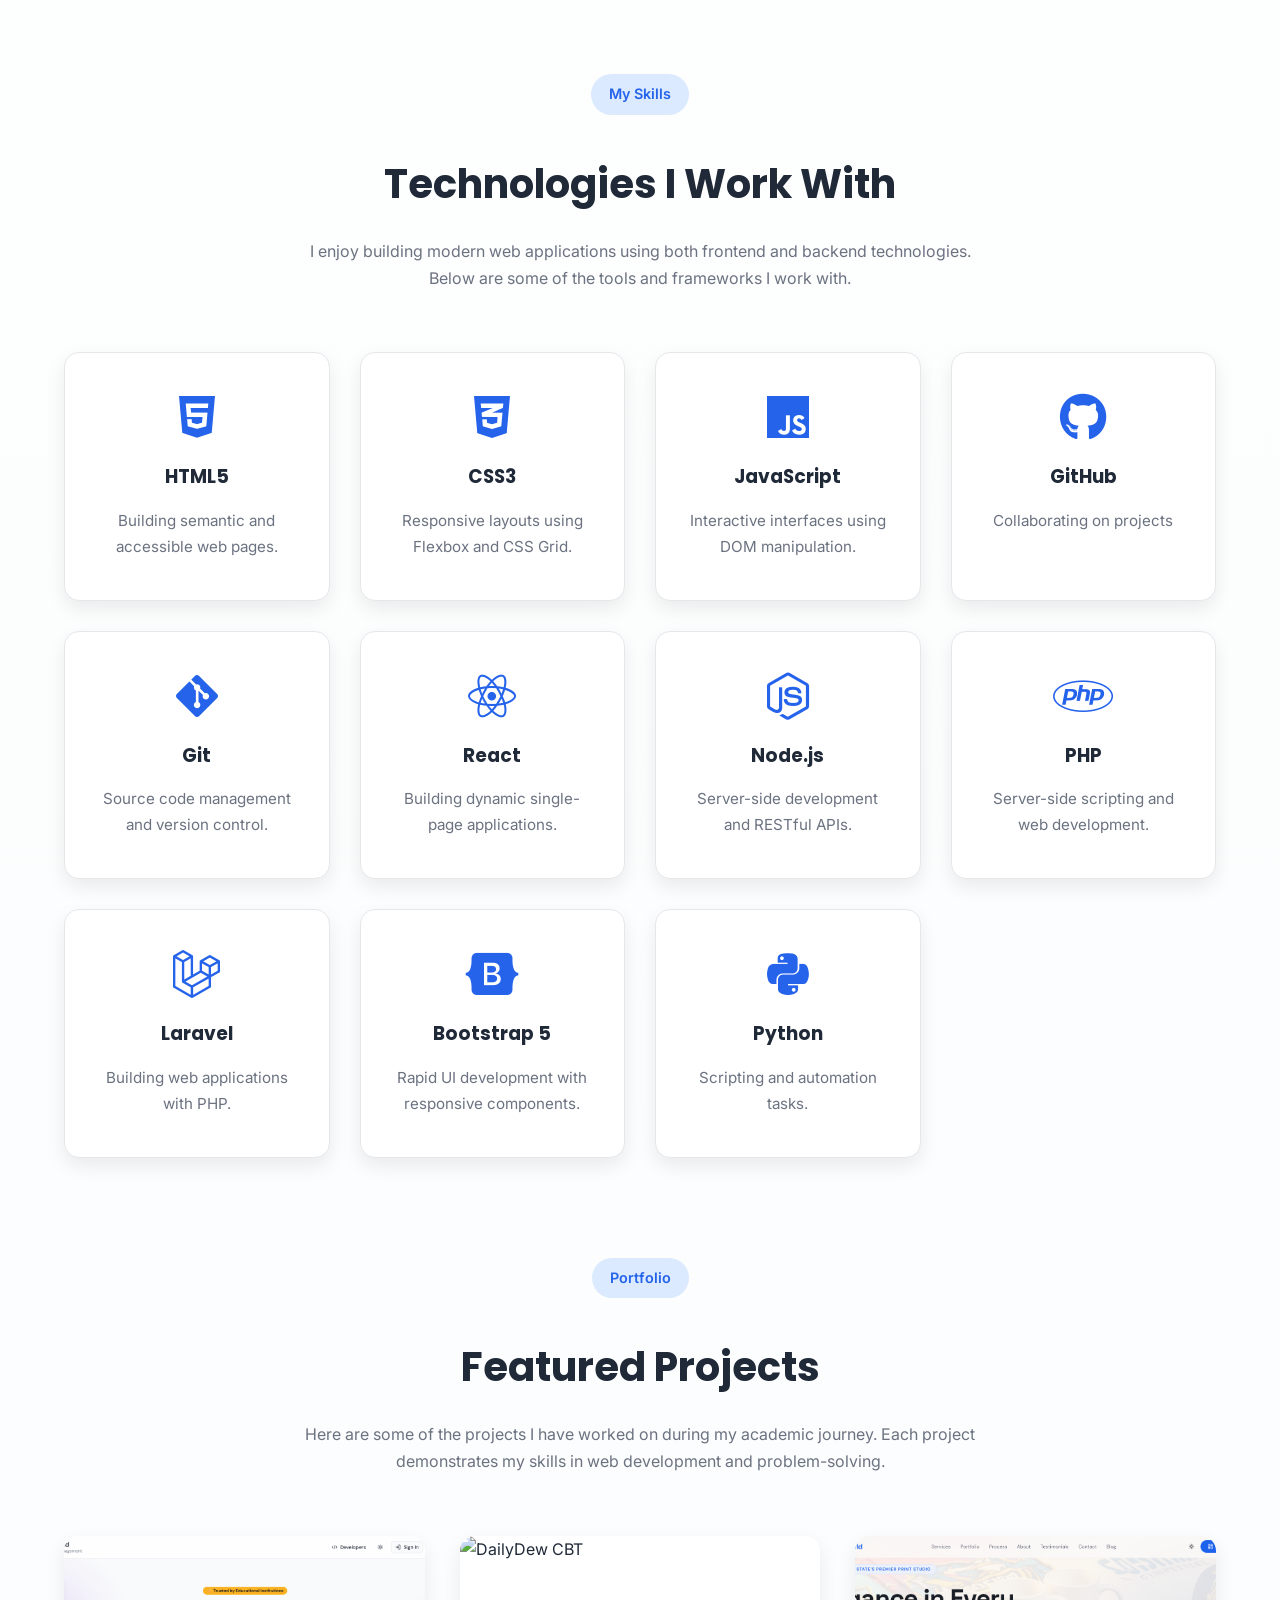
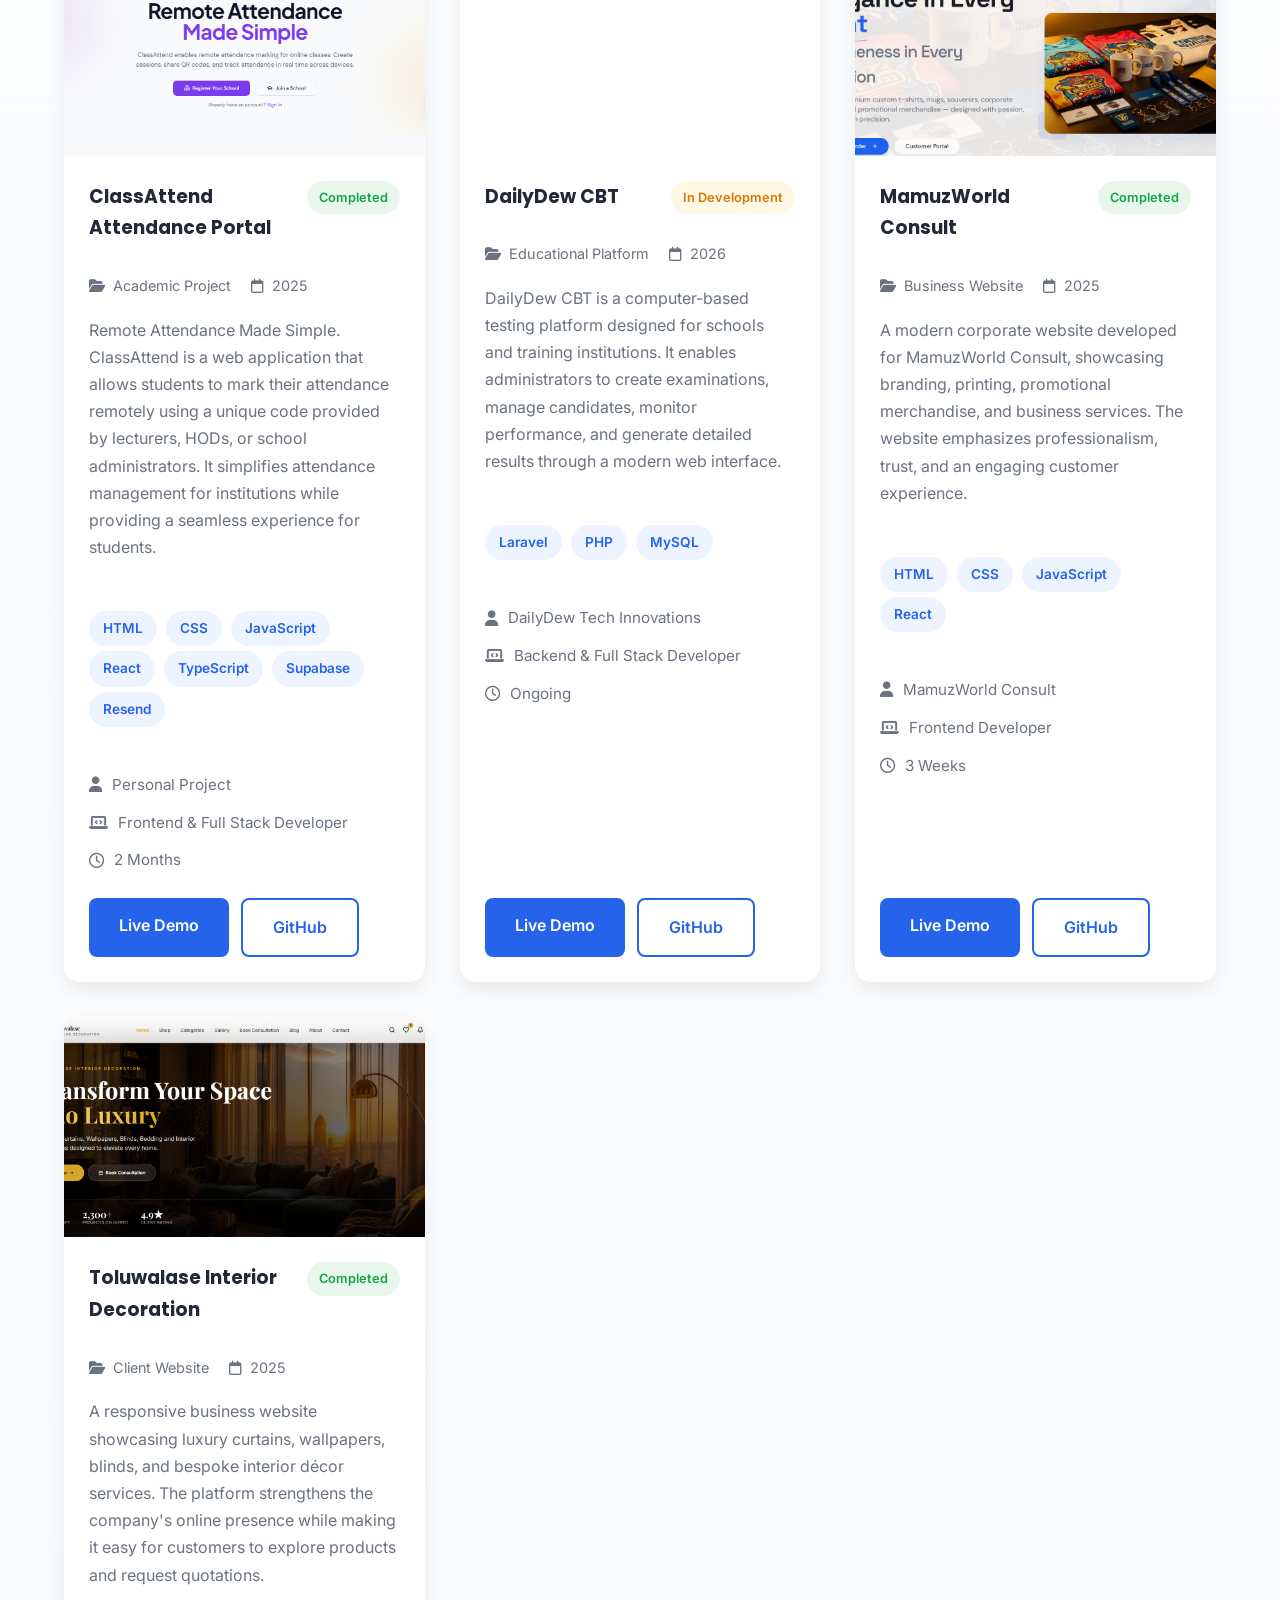
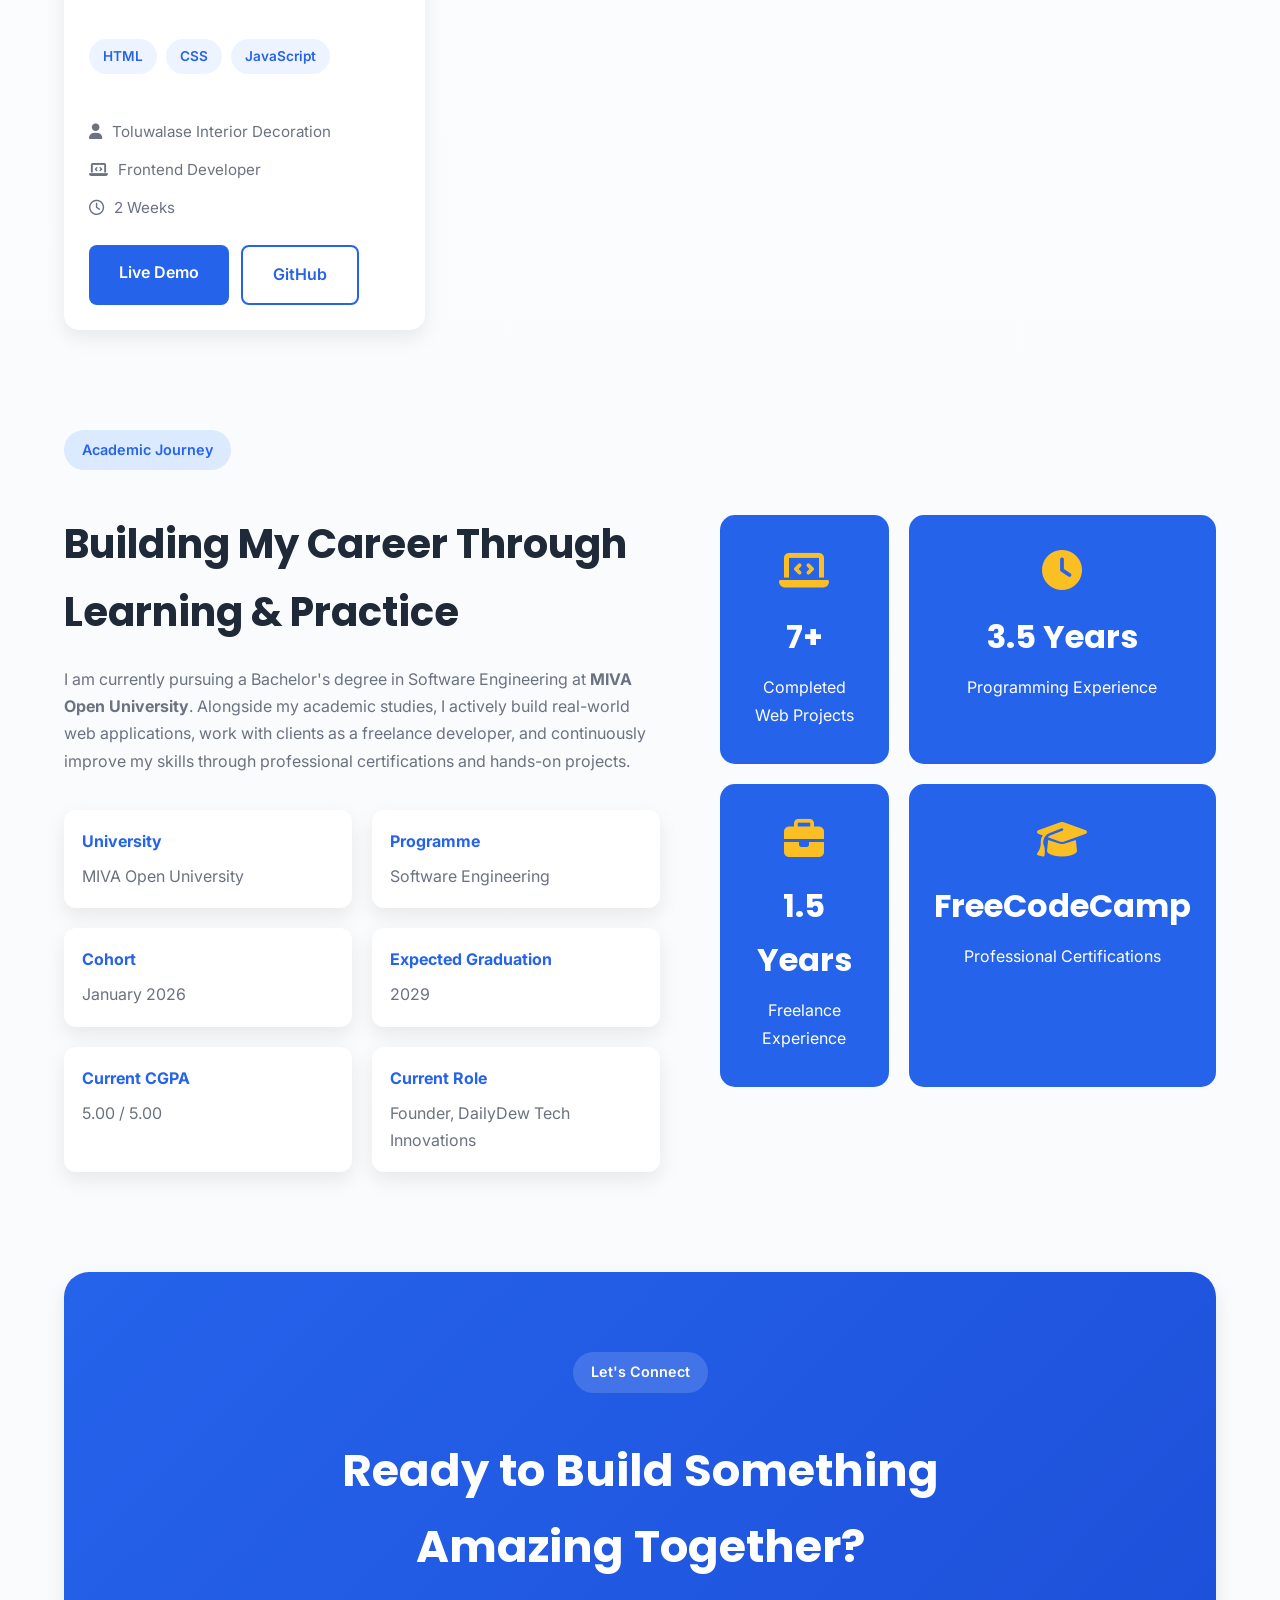
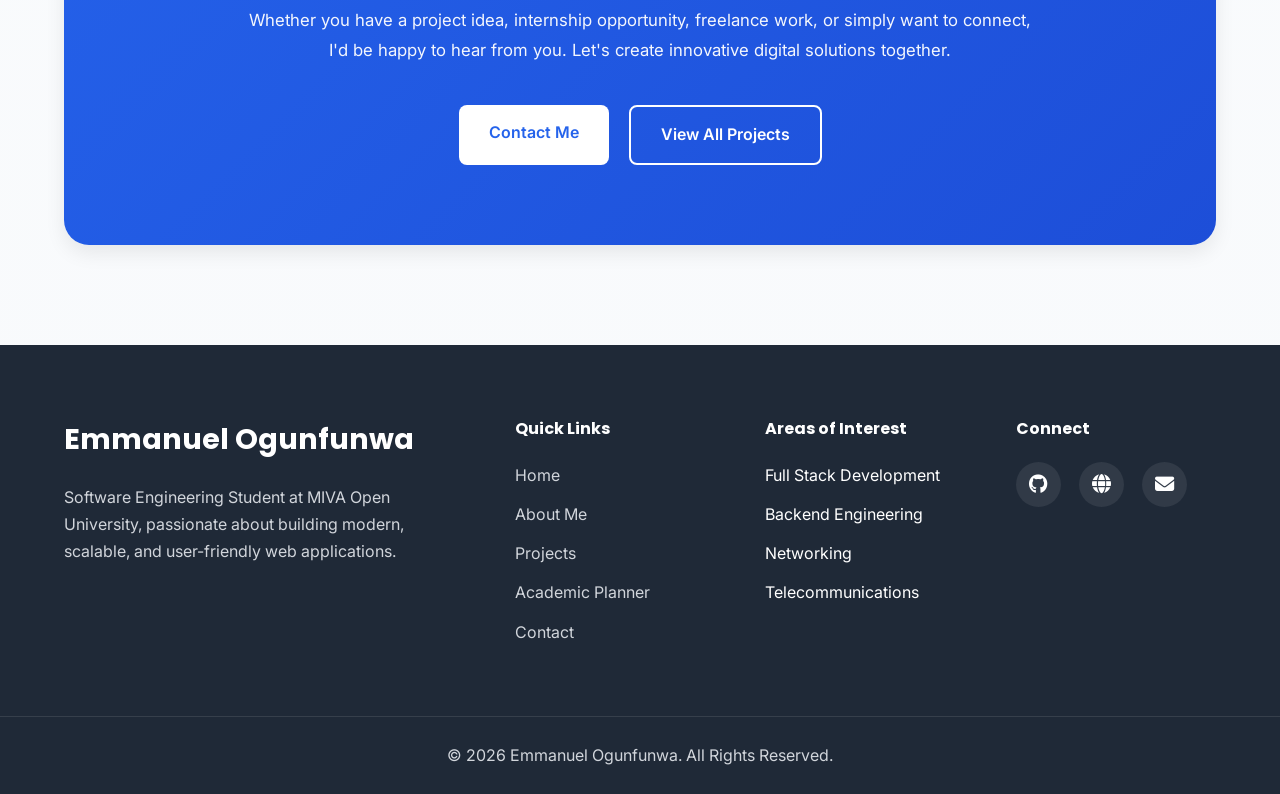
==== commit 26271305: "patch: added onscroll animation effect to all pages" ====
--- a/index.html
+++ b/index.html
@@ -64,8 +64,8 @@
     <main>
 
         
-        <section class="hero">
-            <div class="hero-text">
+        <section class="hero" data-animation="fade-in">
+            <div class="hero-text" data-animation="fade-right">
 
                 <h1 class="typewriter">
                     Hello, there! I am Emmanuel Ogunfunwa
@@ -93,7 +93,7 @@
 
             </div>
 
-            <div class="hero-image">
+            <div class="hero-image" data-animation="fade-left">
                 <img src="./assets/img/profile.webp" alt="My profile Pic">
 
             </div>
@@ -104,13 +104,13 @@
 
         <section class="about-preview">
 
-            <div class="about-image">
+            <div class="about-image" data-animation="fade-right">
 
                 <img src="./assets/img/profile.webp" alt="Emmanuel Ogunfunwa">
 
             </div>
 
-            <div class="about-content">
+            <div class="about-content" data-animation="fade-left">
 
                 <span class="section-tag">
                     About Me
@@ -142,7 +142,7 @@
 
         <!-- TECHNICAL SKILL(S) SECTION -->
 
-        <section class="skills">
+        <section class="skills" data-animation="fade-up">
 
             <div class="section-heading">
 
@@ -161,7 +161,7 @@
 
             </div>
 
-            <div class="skills-grid">
+            <div class="skills-grid stagger-children" data-animation="fade-up">
 
                 <div class="skill-card">
                     <i class="fa-brands fa-html5"></i>
@@ -325,7 +325,7 @@
 
         <!-- FEATURED SECTION -->
 
-        <section class="featured-projects">
+        <section class="featured-projects" data-animation="fade-up">
 
             <div class="section-heading">
 
@@ -344,7 +344,7 @@
 
             </div>
 
-            <div class="project-grid">
+            <div class="project-grid stagger-children" data-animation="fade-up">
 
             </div>
 
@@ -352,7 +352,7 @@
 
         <!-- ACADEMIC JOURNEY -->
 
-        <section class="academic">
+        <section class="academic" data-animation="fade-up">
 
             <div class="academic-info">
 
@@ -372,7 +372,7 @@
                     professional certifications and hands-on projects.
                 </p>
 
-                <div class="academic-details">
+                <div class="academic-details stagger-children" data-animation="fade-up">
 
                     <div>
                         <strong>University</strong>
@@ -408,7 +408,7 @@
 
             </div>
 
-            <div class="achievement-grid">
+            <div class="achievement-grid stagger-children" data-animation="fade-up">
 
                 <div class="achievement-card">
 
@@ -456,7 +456,7 @@
 
         <!-- CALL TO ACTION -->
 
-        <section class="cta">
+        <section class="cta" data-animation="zoom-in">
 
             <div class="cta-content">
 
@@ -494,7 +494,7 @@
 
         <!-- FOOTER -->
 
-        <footer class="footer">
+        <footer class="footer" data-animation="fade-up">
 
             <div class="footer-container">
 
@@ -565,15 +565,13 @@
                             <i class="fa-brands fa-github"></i>
                         </a>
 
-                        <a href="https://linkedin.com/" target="_blank">
-                            <i class="fa-brands fa-linkedin"></i>
-                        </a>
+
 
                         <a href="https://dailydewtech.com.ng" target="_blank">
                             <i class="fa-solid fa-globe"></i>
                         </a>
 
-                        <a href="mailto:emmanuelogunfunwa@gmail.com">
+                        <a href="mailto:e.ogunfunwa1129@miva.edu.ng">
                             <i class="fa-solid fa-envelope"></i>
                         </a>
 
--- a/assets/styles.css
+++ b/assets/styles.css
@@ -3828,6 +3828,104 @@
 }
 
 /*===================================
+FORMSPREE MESSAGES
+==================================*/
+
+.fs-success-message,
+.fs-error-message{
+
+    display:none;
+
+    align-items:center;
+
+    gap:12px;
+
+    padding:18px 22px;
+
+    border-radius:12px;
+
+    margin-bottom:10px;
+
+    font-weight:500;
+
+}
+
+.fs-success-message{
+
+    background:#dcfce7;
+
+    color:#166534;
+
+    border:1px solid #bbf7d0;
+
+}
+
+.fs-success-message i{
+
+    font-size:1.4rem;
+
+    color:#16a34a;
+
+}
+
+.fs-error-message{
+
+    background:#fee2e2;
+
+    color:#991b1b;
+
+    border:1px solid #fecaca;
+
+}
+
+.fs-error-message i{
+
+    font-size:1.4rem;
+
+    color:#dc2626;
+
+}
+
+.fs-success-message[style*="display: flex"],
+.fs-error-message[style*="display: flex"]{
+
+    display:flex;
+
+}
+
+.fs-field-error{
+
+    color:#dc2626;
+
+    font-size:.85rem;
+
+    font-weight:500;
+
+    margin-top:4px;
+
+    display:block;
+
+    min-height:0;
+
+}
+
+input[aria-invalid="true"],
+textarea[aria-invalid="true"]{
+
+    border-color:#dc2626;
+
+    background:#fef2f2;
+
+}
+
+input[aria-invalid="true"]:focus,
+textarea[aria-invalid="true"]:focus{
+
+    box-shadow:0 0 0 4px rgba(220,38,38,.1);
+
+}
+
+/*===================================
 FOOTER RESPONSIVE
 ==================================*/
 
@@ -4285,3 +4383,807 @@
 
 }
 
+/*===================================
+INTERACTIVE TASK PLANNER
+==================================*/
+
+.task-planner{
+
+    width:min(90%,1200px);
+
+    margin:100px auto;
+
+}
+
+.task-planner-container{
+
+    background:var(--white);
+
+    border-radius:20px;
+
+    padding:40px;
+
+    box-shadow:var(--shadow);
+
+    margin-top:50px;
+
+}
+
+.task-input-group{
+
+    display:flex;
+
+    gap:15px;
+
+    margin-bottom:0;
+
+}
+
+.task-input-group input{
+
+    flex:1;
+
+    padding:16px 20px;
+
+    border:2px solid #e5e7eb;
+
+    border-radius:12px;
+
+    font-family:'Inter',sans-serif;
+
+    font-size:1rem;
+
+    color:var(--dark);
+
+    background:var(--light);
+
+    transition:.3s;
+
+}
+
+.task-input-group input:focus{
+
+    outline:none;
+
+    border-color:var(--primary);
+
+    background:var(--white);
+
+    box-shadow:0 0 0 4px rgba(37,99,235,.1);
+
+}
+
+.task-input-group select{
+
+    padding:14px 18px;
+
+    border:2px solid #e5e7eb;
+
+    border-radius:12px;
+
+    font-family:'Inter',sans-serif;
+
+    font-size:.95rem;
+
+    color:var(--dark);
+
+    background:var(--light);
+
+    cursor:pointer;
+
+    transition:.3s;
+
+    min-width:160px;
+
+}
+
+.task-input-group select:focus{
+
+    outline:none;
+
+    border-color:var(--primary);
+
+    background:var(--white);
+
+    box-shadow:0 0 0 4px rgba(37,99,235,.1);
+
+}
+
+.task-input-group .btn{
+
+    white-space:nowrap;
+
+    display:inline-flex;
+
+    align-items:center;
+
+    gap:8px;
+
+}
+
+/* Task Stats */
+
+.task-stats{
+
+    display:flex;
+
+    gap:20px;
+
+    margin:30px 0;
+
+    flex-wrap:wrap;
+
+}
+
+.task-stat{
+
+    background:var(--light);
+
+    padding:18px 30px;
+
+    border-radius:14px;
+
+    text-align:center;
+
+    flex:1;
+
+    min-width:120px;
+
+    transition:.3s;
+
+}
+
+.task-stat:hover{
+
+    background:#eef4ff;
+
+}
+
+.task-stat-number{
+
+    display:block;
+
+    font-size:2rem;
+
+    font-weight:700;
+
+    color:var(--primary);
+
+    font-family:'Poppins',sans-serif;
+
+}
+
+.task-stat-label{
+
+    display:block;
+
+    font-size:.9rem;
+
+    color:var(--gray);
+
+    font-weight:500;
+
+    margin-top:4px;
+
+}
+
+/* Task Filters */
+
+.task-filters{
+
+    display:flex;
+
+    gap:10px;
+
+    margin-bottom:25px;
+
+    flex-wrap:wrap;
+
+}
+
+.task-filter{
+
+    padding:10px 24px;
+
+    border:2px solid #e5e7eb;
+
+    border-radius:50px;
+
+    background:var(--white);
+
+    color:var(--gray);
+
+    font-family:'Inter',sans-serif;
+
+    font-size:.9rem;
+
+    font-weight:600;
+
+    cursor:pointer;
+
+    transition:.3s;
+
+}
+
+.task-filter:hover{
+
+    border-color:var(--primary);
+
+    color:var(--primary);
+
+}
+
+.task-filter.active{
+
+    background:var(--primary);
+
+    color:var(--white);
+
+    border-color:var(--primary);
+
+}
+
+/* Task List */
+
+.task-list{
+
+    list-style:none;
+
+    display:flex;
+
+    flex-direction:column;
+
+    gap:12px;
+
+}
+
+.task-item{
+
+    display:flex;
+
+    align-items:center;
+
+    gap:16px;
+
+    padding:18px 22px;
+
+    background:var(--light);
+
+    border-radius:14px;
+
+    transition:.3s;
+
+    border-left:5px solid transparent;
+
+}
+
+.task-item:hover{
+
+    background:#f0f4f8;
+
+}
+
+.task-item.priority-high{
+
+    border-left-color:#dc2626;
+
+}
+
+.task-item.priority-medium{
+
+    border-left-color:#f59e0b;
+
+}
+
+.task-item.priority-low{
+
+    border-left-color:#16a34a;
+
+}
+
+.task-item.completed{
+
+    opacity:.6;
+
+}
+
+.task-item.completed .task-text{
+
+    text-decoration:line-through;
+
+    color:var(--gray);
+
+}
+
+.task-checkbox{
+
+    width:24px;
+
+    height:24px;
+
+    min-width:24px;
+
+    border:2px solid #d1d5db;
+
+    border-radius:50%;
+
+    cursor:pointer;
+
+    display:flex;
+
+    align-items:center;
+
+    justify-content:center;
+
+    transition:.3s;
+
+    background:var(--white);
+
+}
+
+.task-checkbox:hover{
+
+    border-color:var(--primary);
+
+}
+
+.task-item.completed .task-checkbox{
+
+    background:var(--primary);
+
+    border-color:var(--primary);
+
+}
+
+.task-checkbox i{
+
+    color:var(--white);
+
+    font-size:.75rem;
+
+    opacity:0;
+
+    transition:.3s;
+
+}
+
+.task-item.completed .task-checkbox i{
+
+    opacity:1;
+
+}
+
+.task-text{
+
+    flex:1;
+
+    font-size:1rem;
+
+    font-weight:500;
+
+    color:var(--dark);
+
+    transition:.3s;
+
+}
+
+.task-priority-badge{
+
+    padding:5px 14px;
+
+    border-radius:50px;
+
+    font-size:.75rem;
+
+    font-weight:700;
+
+    text-transform:uppercase;
+
+    letter-spacing:.5px;
+
+    white-space:nowrap;
+
+}
+
+.task-priority-badge.high{
+
+    background:#fee2e2;
+
+    color:#dc2626;
+
+}
+
+.task-priority-badge.medium{
+
+    background:#fef3c7;
+
+    color:#d97706;
+
+}
+
+.task-priority-badge.low{
+
+    background:#dcfce7;
+
+    color:#16a34a;
+
+}
+
+.task-date{
+
+    font-size:.8rem;
+
+    color:var(--gray);
+
+    white-space:nowrap;
+
+}
+
+.task-delete{
+
+    width:36px;
+
+    height:36px;
+
+    min-width:36px;
+
+    border:none;
+
+    border-radius:50%;
+
+    background:transparent;
+
+    color:#d1d5db;
+
+    font-size:1rem;
+
+    cursor:pointer;
+
+    display:flex;
+
+    align-items:center;
+
+    justify-content:center;
+
+    transition:.3s;
+
+}
+
+.task-delete:hover{
+
+    background:#fee2e2;
+
+    color:#dc2626;
+
+}
+
+/* Task Empty State */
+
+.task-empty{
+
+    text-align:center;
+
+    padding:50px 20px;
+
+    display:none;
+
+}
+
+.task-empty.show{
+
+    display:block;
+
+}
+
+.task-empty i{
+
+    font-size:3.5rem;
+
+    color:#d1d5db;
+
+    margin-bottom:15px;
+
+}
+
+.task-empty p{
+
+    color:var(--gray);
+
+    font-size:1.05rem;
+
+}
+
+/* Task Planner Responsive */
+
+@media(max-width:768px){
+
+    .task-planner-container{
+
+        padding:25px 20px;
+
+    }
+
+    .task-input-group{
+
+        flex-direction:column;
+
+    }
+
+    .task-input-group .btn{
+
+        width:100%;
+
+        justify-content:center;
+
+    }
+
+    .task-stats{
+
+        gap:12px;
+
+    }
+
+    .task-stat{
+
+        padding:14px 15px;
+
+        min-width:90px;
+
+    }
+
+    .task-stat-number{
+
+        font-size:1.6rem;
+
+    }
+
+}
+
+@media(max-width:500px){
+
+    .task-item{
+
+        flex-wrap:wrap;
+
+        gap:10px;
+
+        padding:15px 16px;
+
+    }
+
+    .task-priority-badge{
+
+        order:5;
+
+    }
+
+    .task-date{
+
+        order:6;
+
+    }
+
+    .task-delete{
+
+        position:absolute;
+
+        right:15px;
+
+        top:15px;
+
+    }
+
+    .task-item{
+
+        position:relative;
+
+        padding-right:50px;
+
+    }
+
+}
+
+/*===================================
+SCROLL ANIMATIONS
+==================================*/
+
+/* Base: hidden state before animation fires */
+
+[data-animation]{
+
+    opacity:0;
+
+    transition:opacity .6s ease,transform .6s ease;
+
+}
+
+[data-animation="fade-up"]{
+
+    transform:translateY(50px);
+
+}
+
+[data-animation="fade-down"]{
+
+    transform:translateY(-50px);
+
+}
+
+[data-animation="fade-left"]{
+
+    transform:translateX(60px);
+
+}
+
+[data-animation="fade-right"]{
+
+    transform:translateX(-60px);
+
+}
+
+[data-animation="zoom-in"]{
+
+    transform:scale(.85);
+
+}
+
+[data-animation="fade-in"]{
+
+    transform:none;
+
+}
+
+/* Revealed state */
+
+[data-animation].visible{
+
+    opacity:1;
+
+    transform:translate(0) scale(1);
+
+}
+
+/* Stagger delays for grid children */
+
+.stagger-children[data-animation].visible > *:nth-child(1),
+
+.stagger-children[data-animation].visible > *:nth-child(1) [data-child-animation]{
+
+    transition-delay:.0s;
+
+}
+
+.stagger-children[data-animation].visible > *:nth-child(2),
+
+.stagger-children[data-animation].visible > *:nth-child(2) [data-child-animation]{
+
+    transition-delay:.1s;
+
+}
+
+.stagger-children[data-animation].visible > *:nth-child(3),
+
+.stagger-children[data-animation].visible > *:nth-child(3) [data-child-animation]{
+
+    transition-delay:.2s;
+
+}
+
+.stagger-children[data-animation].visible > *:nth-child(4),
+
+.stagger-children[data-animation].visible > *:nth-child(4) [data-child-animation]{
+
+    transition-delay:.3s;
+
+}
+
+.stagger-children[data-animation].visible > *:nth-child(5),
+
+.stagger-children[data-animation].visible > *:nth-child(5) [data-child-animation]{
+
+    transition-delay:.4s;
+
+}
+
+.stagger-children[data-animation].visible > *:nth-child(6),
+
+.stagger-children[data-animation].visible > *:nth-child(6) [data-child-animation]{
+
+    transition-delay:.5s;
+
+}
+
+.stagger-children[data-animation].visible > *:nth-child(7),
+
+.stagger-children[data-animation].visible > *:nth-child(7) [data-child-animation]{
+
+    transition-delay:.6s;
+
+}
+
+.stagger-children[data-animation].visible > *:nth-child(8),
+
+.stagger-children[data-animation].visible > *:nth-child(8) [data-child-animation]{
+
+    transition-delay:.7s;
+
+}
+
+.stagger-children[data-animation].visible > *:nth-child(9),
+
+.stagger-children[data-animation].visible > *:nth-child(9) [data-child-animation]{
+
+    transition-delay:.8s;
+
+}
+
+.stagger-children[data-animation].visible > *:nth-child(10),
+
+.stagger-children[data-animation].visible > *:nth-child(10) [data-child-animation]{
+
+    transition-delay:.9s;
+
+}
+
+.stagger-children[data-animation].visible > *:nth-child(11),
+
+.stagger-children[data-animation].visible > *:nth-child(11) [data-child-animation]{
+
+    transition-delay:1.0s;
+
+}
+
+.stagger-children[data-animation].visible > *:nth-child(12),
+
+.stagger-children[data-animation].visible > *:nth-child(12) [data-child-animation]{
+
+    transition-delay:1.1s;
+
+}
+
+/* Child elements animate from below */
+
+[data-child-animation]{
+
+    opacity:0;
+
+    transform:translateY(30px);
+
+    transition:opacity .5s ease,transform .5s ease;
+
+}
+
+[data-animation].visible [data-child-animation]{
+
+    opacity:1;
+
+    transform:translateY(0);
+
+}
+
+/* Respect reduced motion preference */
+
+@media(prefers-reduced-motion:reduce){
+
+    [data-animation]{
+
+        opacity:1;
+
+        transform:none;
+
+        transition:none;
+
+    }
+
+    [data-child-animation]{
+
+        opacity:1;
+
+        transform:none;
+
+        transition:none;
+
+    }
+
+}
+
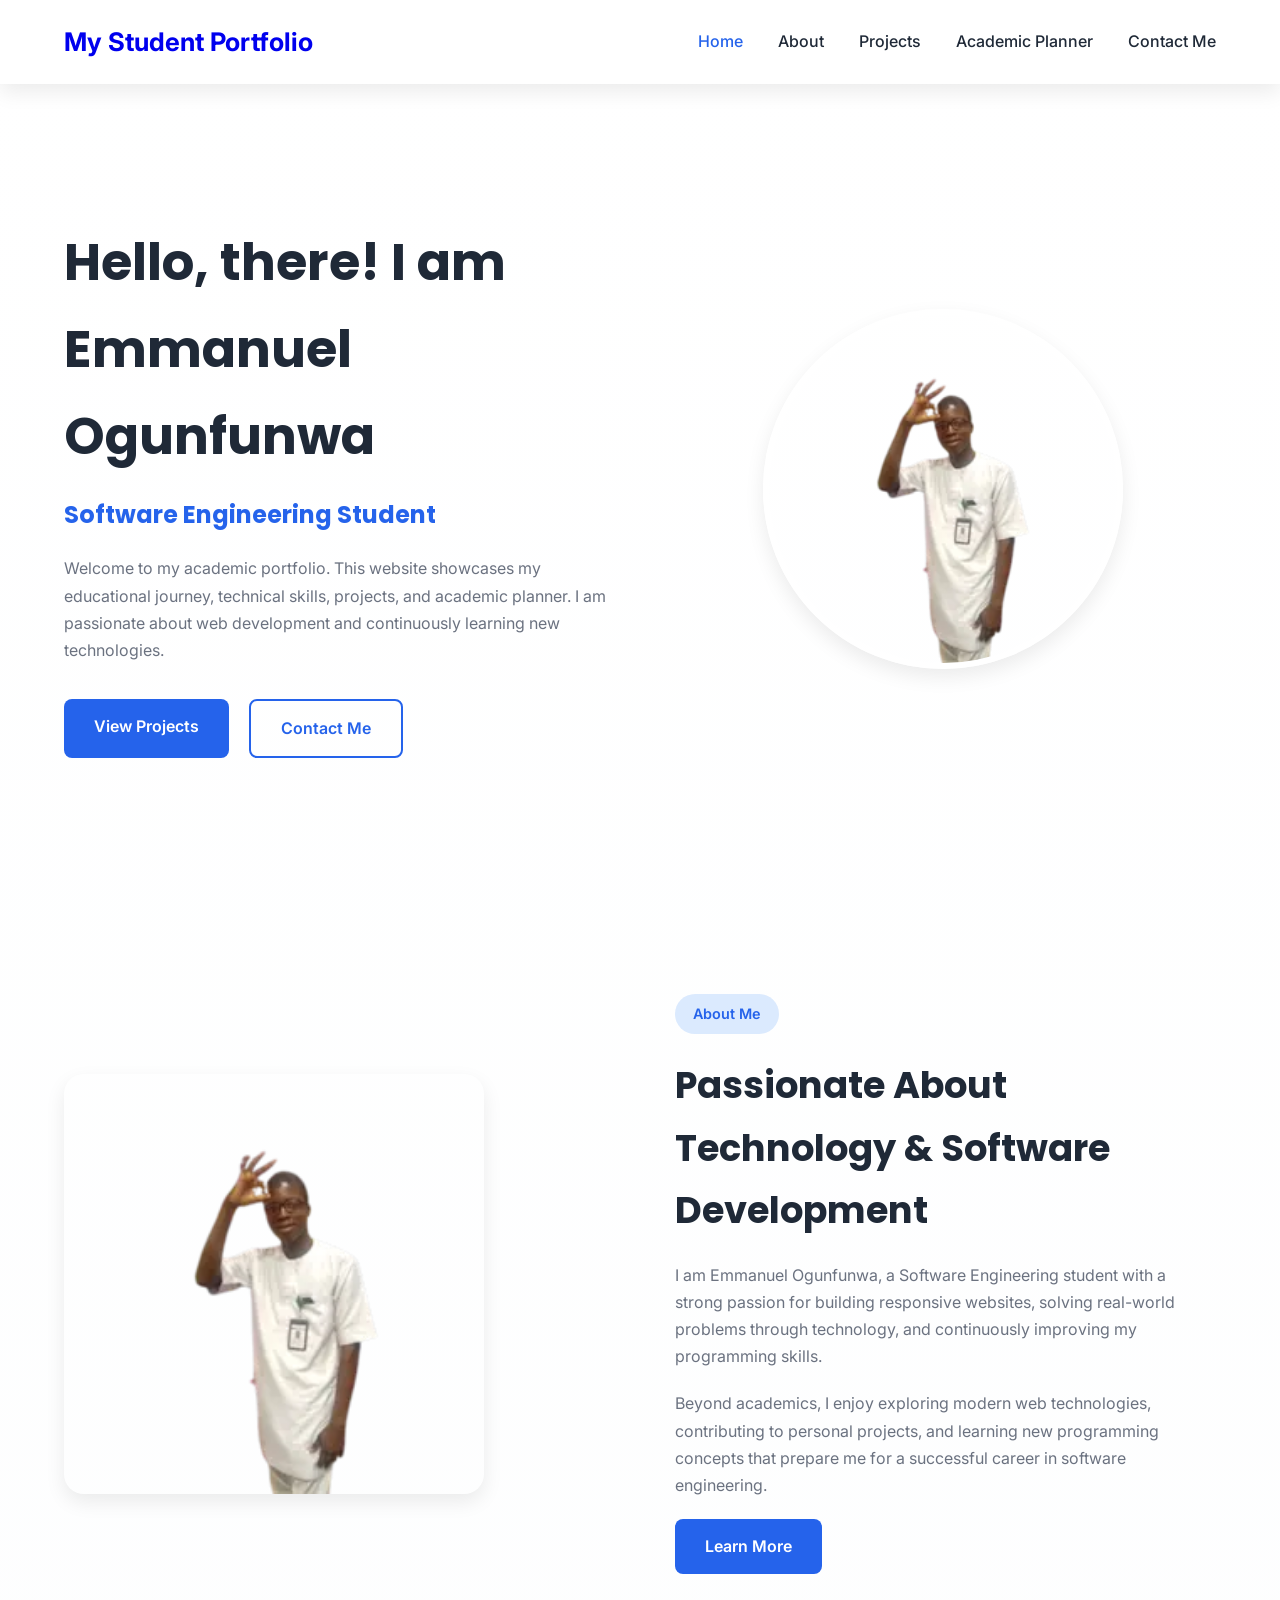
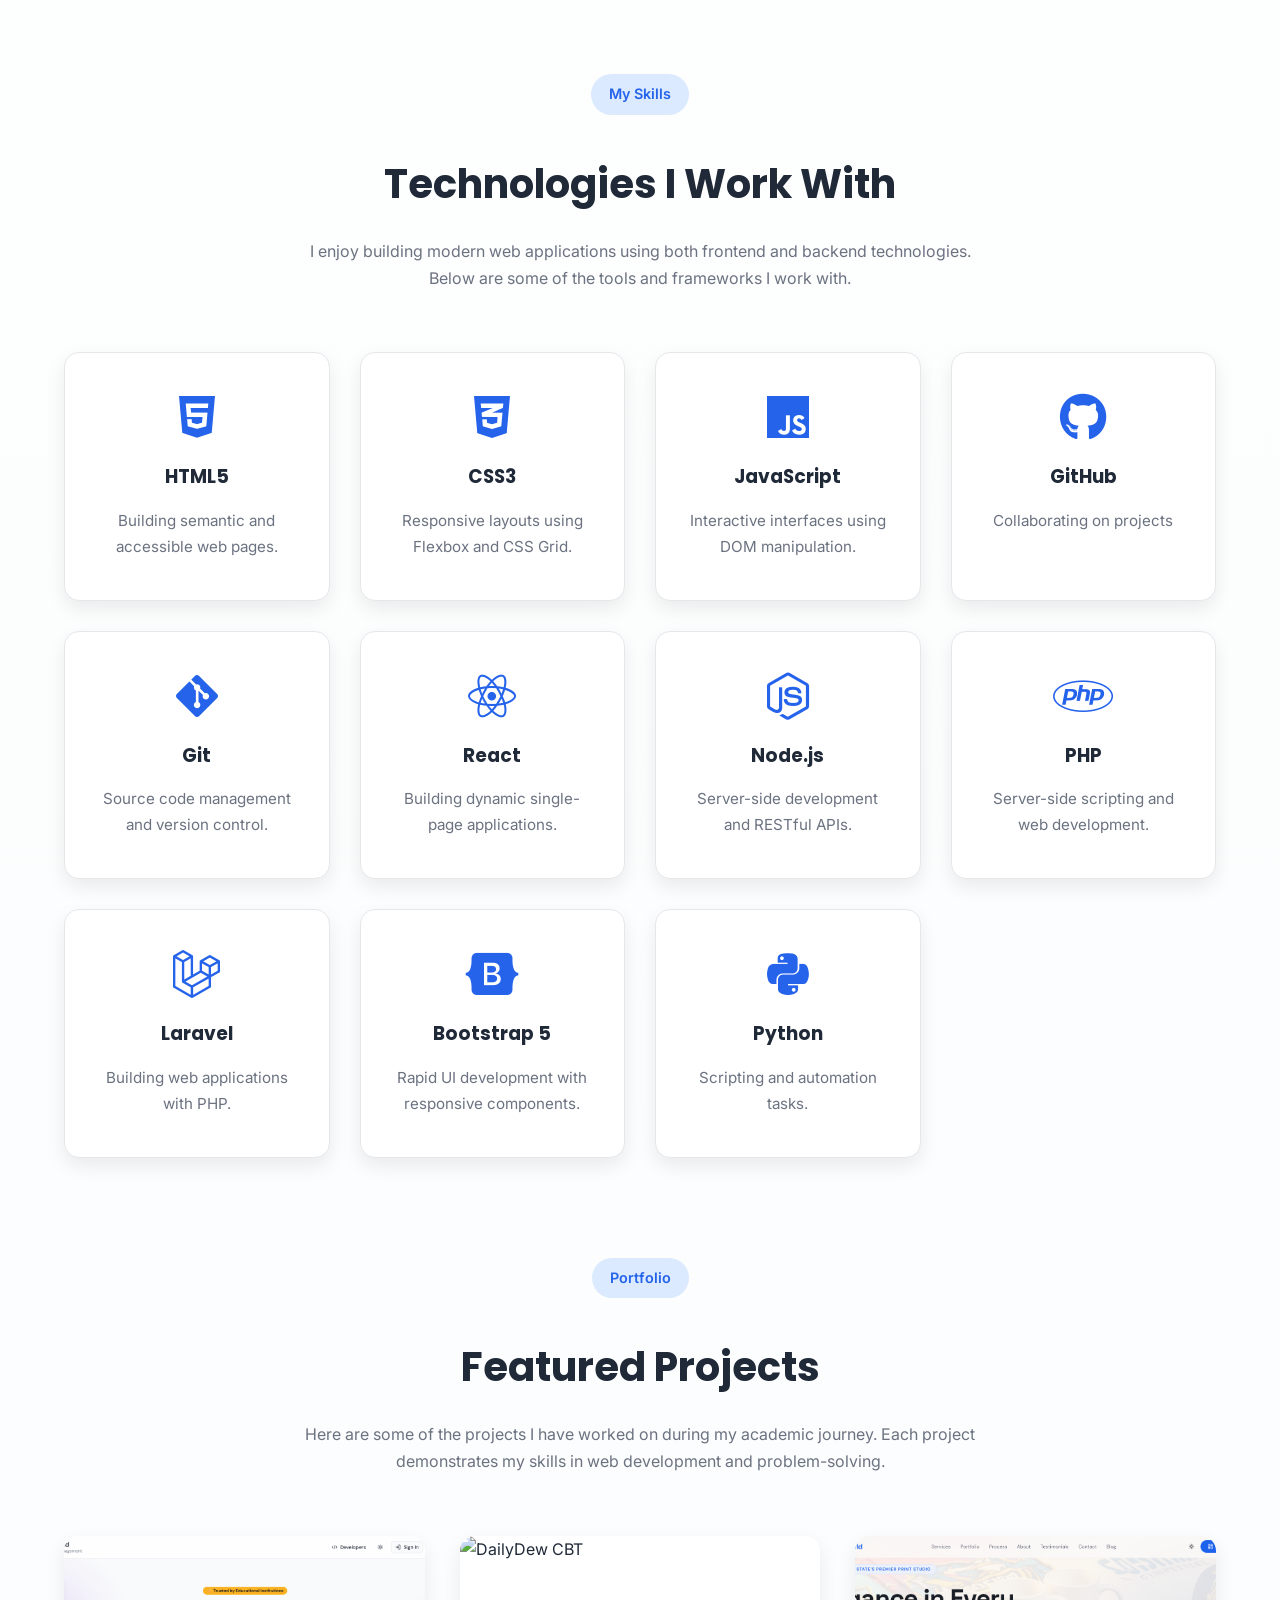
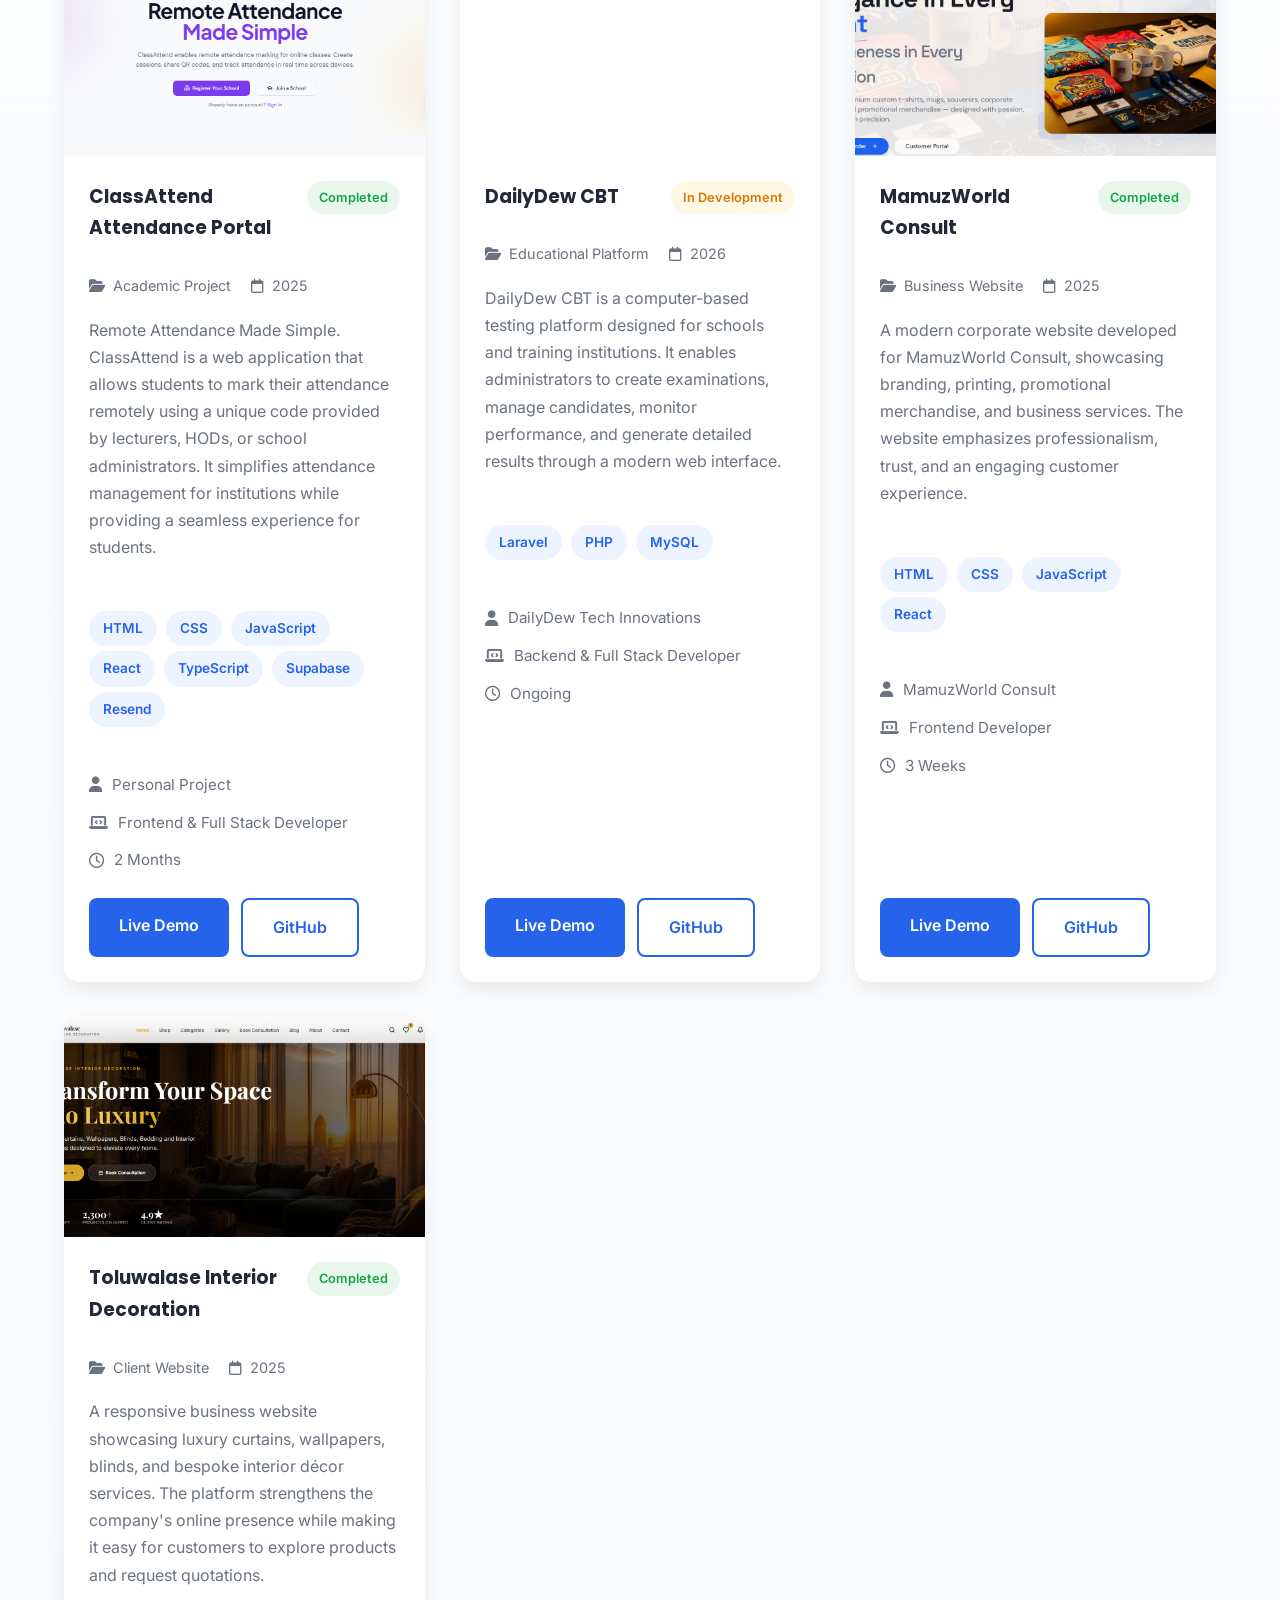
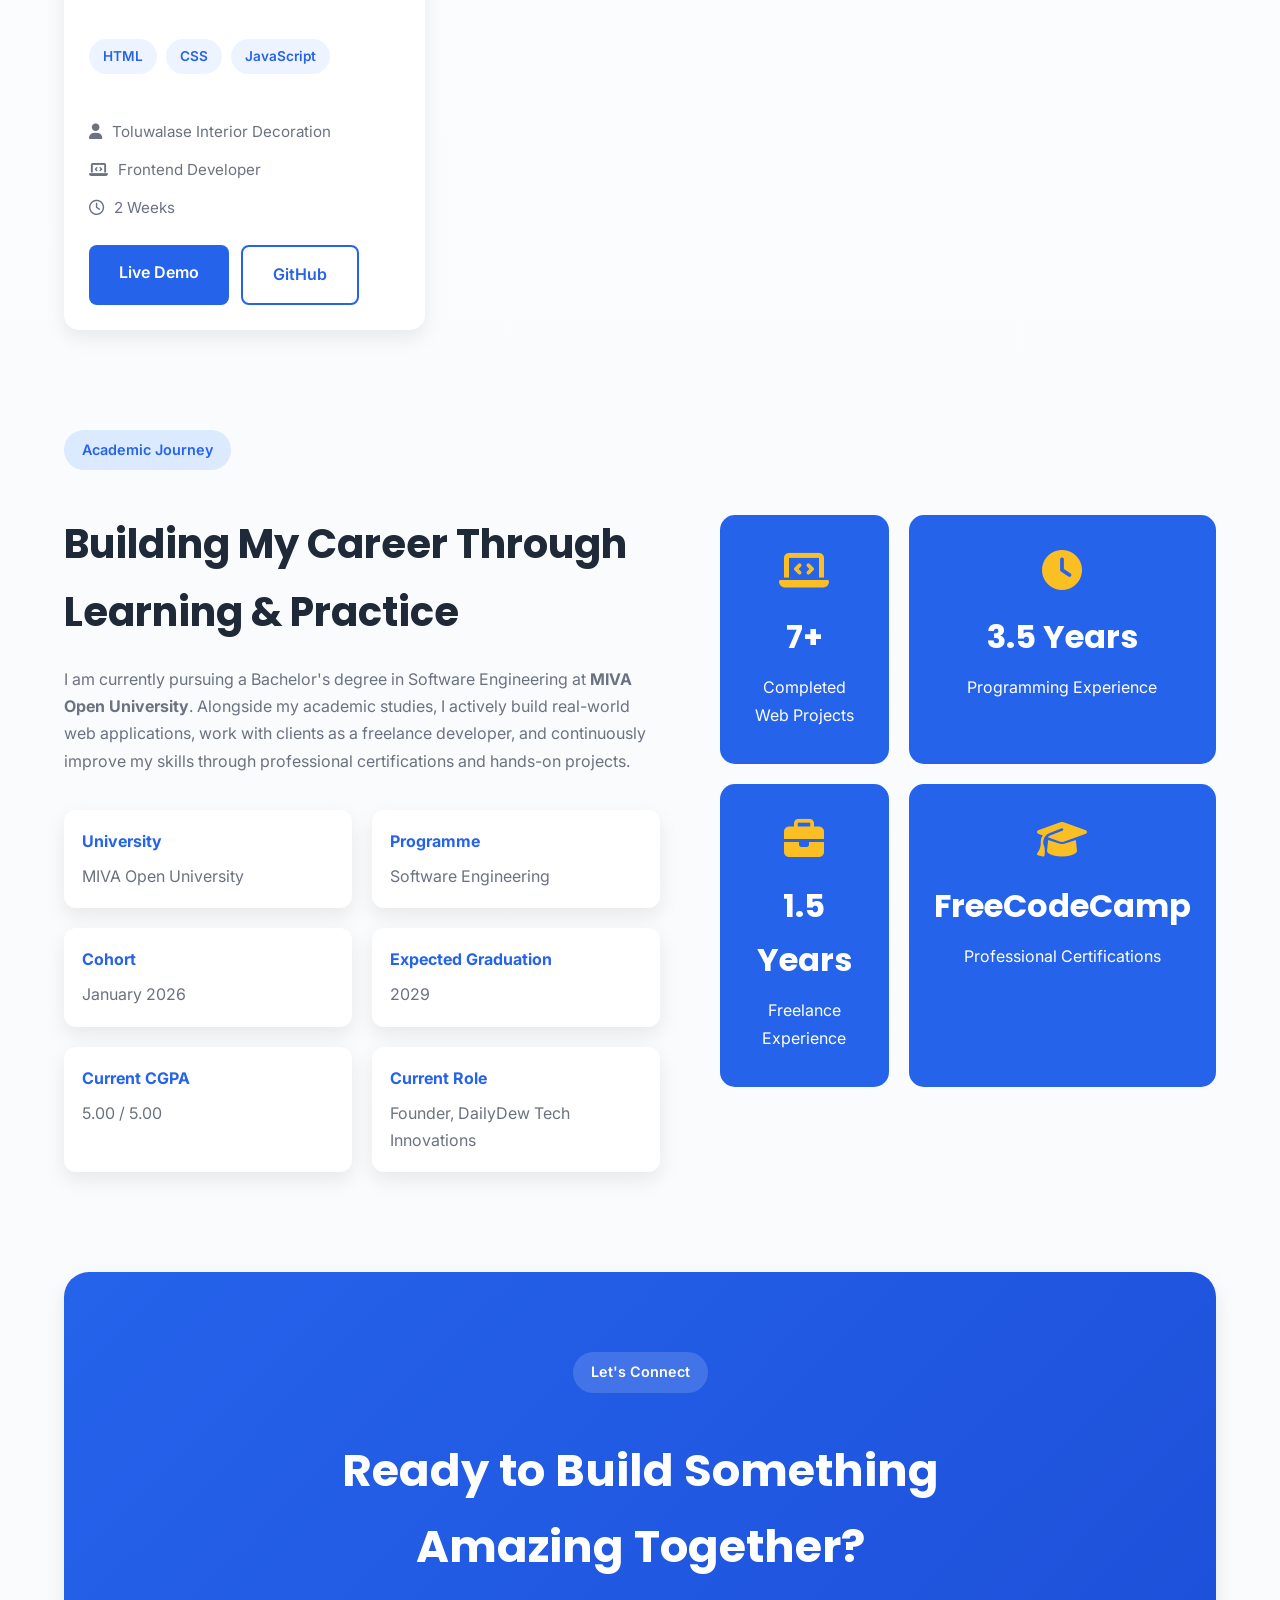
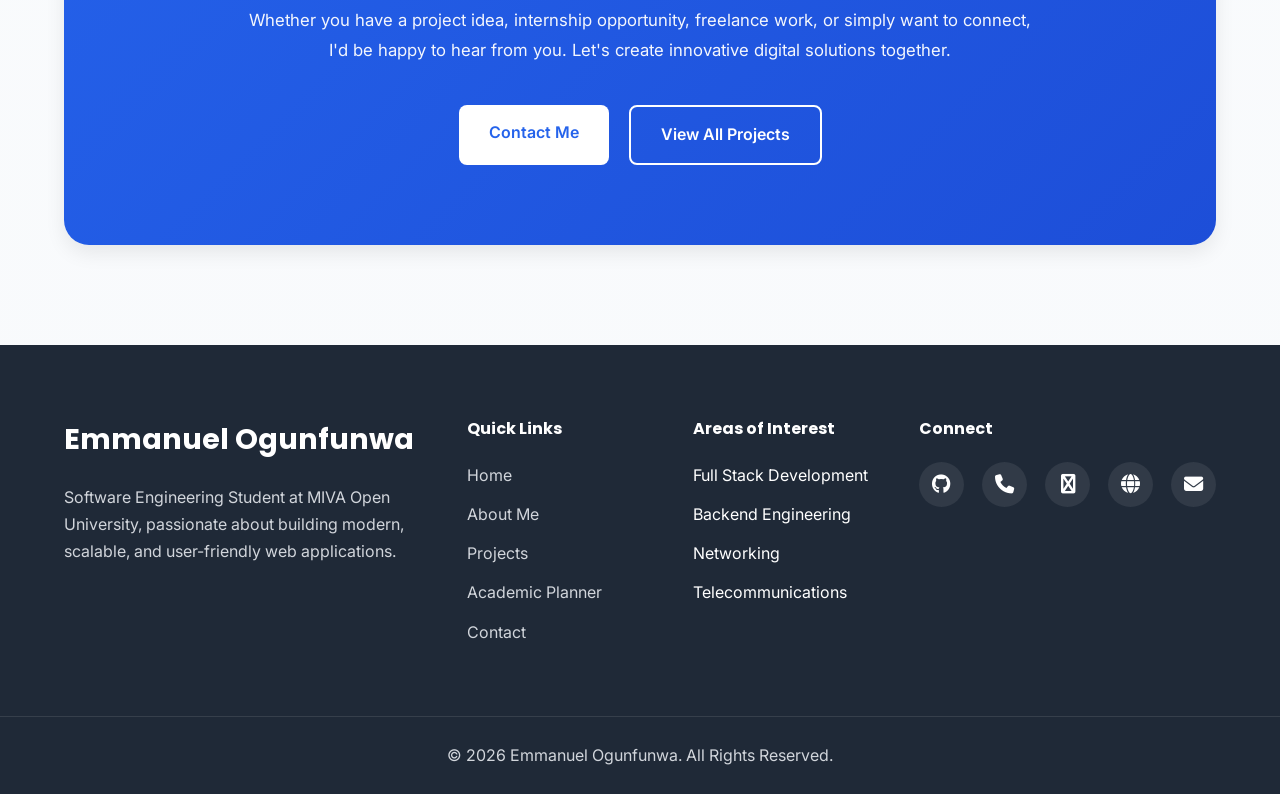
==== commit 6b31d345: "patch: updated footer with more connect details" ====
--- a/index.html
+++ b/index.html
@@ -565,7 +565,13 @@
                             <i class="fa-brands fa-github"></i>
                         </a>
 
-
+                        <a href="tel:+2348081770338">
+                            <i class="fa-solid fa-phone"></i>
+                        </a>
+
+                        <a href="https://wa.me/2348081770338/?text=Hello%20Emmanuel!" target="_blank">
+                            <i class="fa-solid fa-whatsapp"></i>
+                        </a>
 
                         <a href="https://dailydewtech.com.ng" target="_blank">
                             <i class="fa-solid fa-globe"></i>
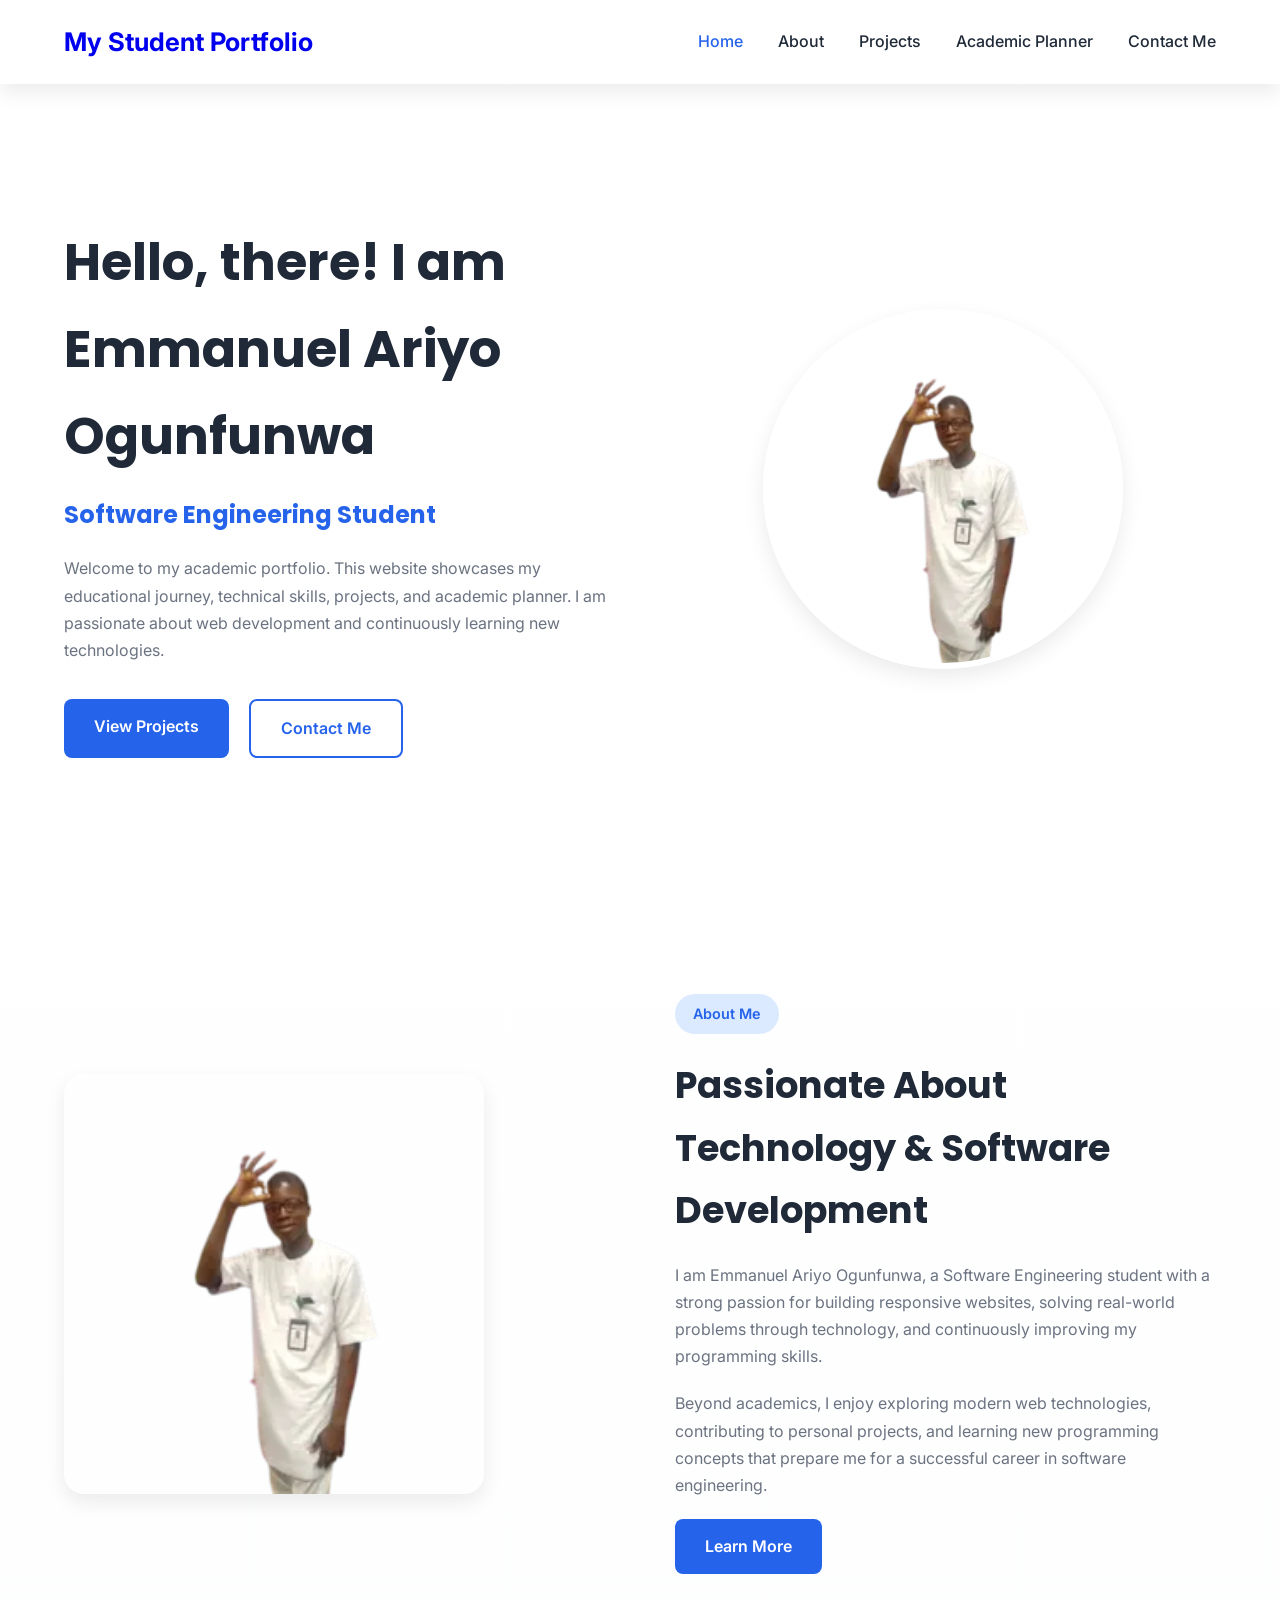
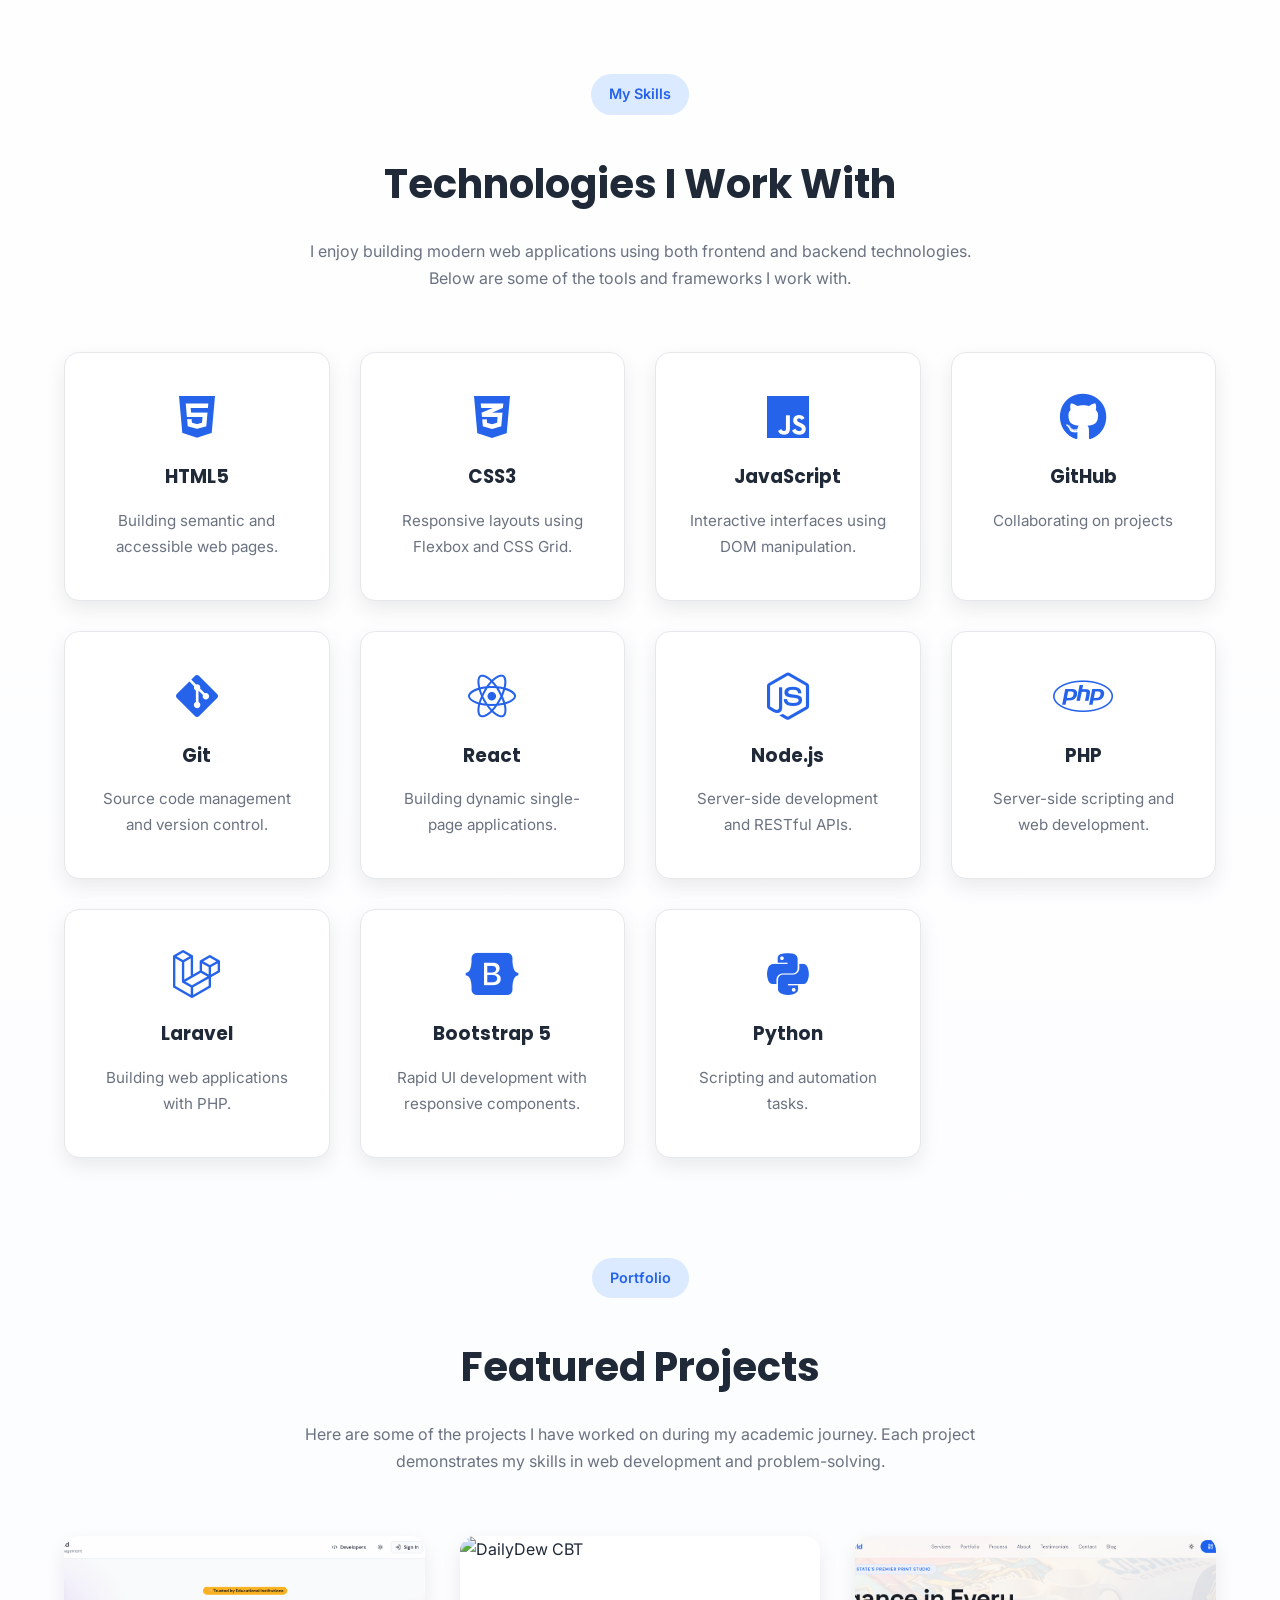
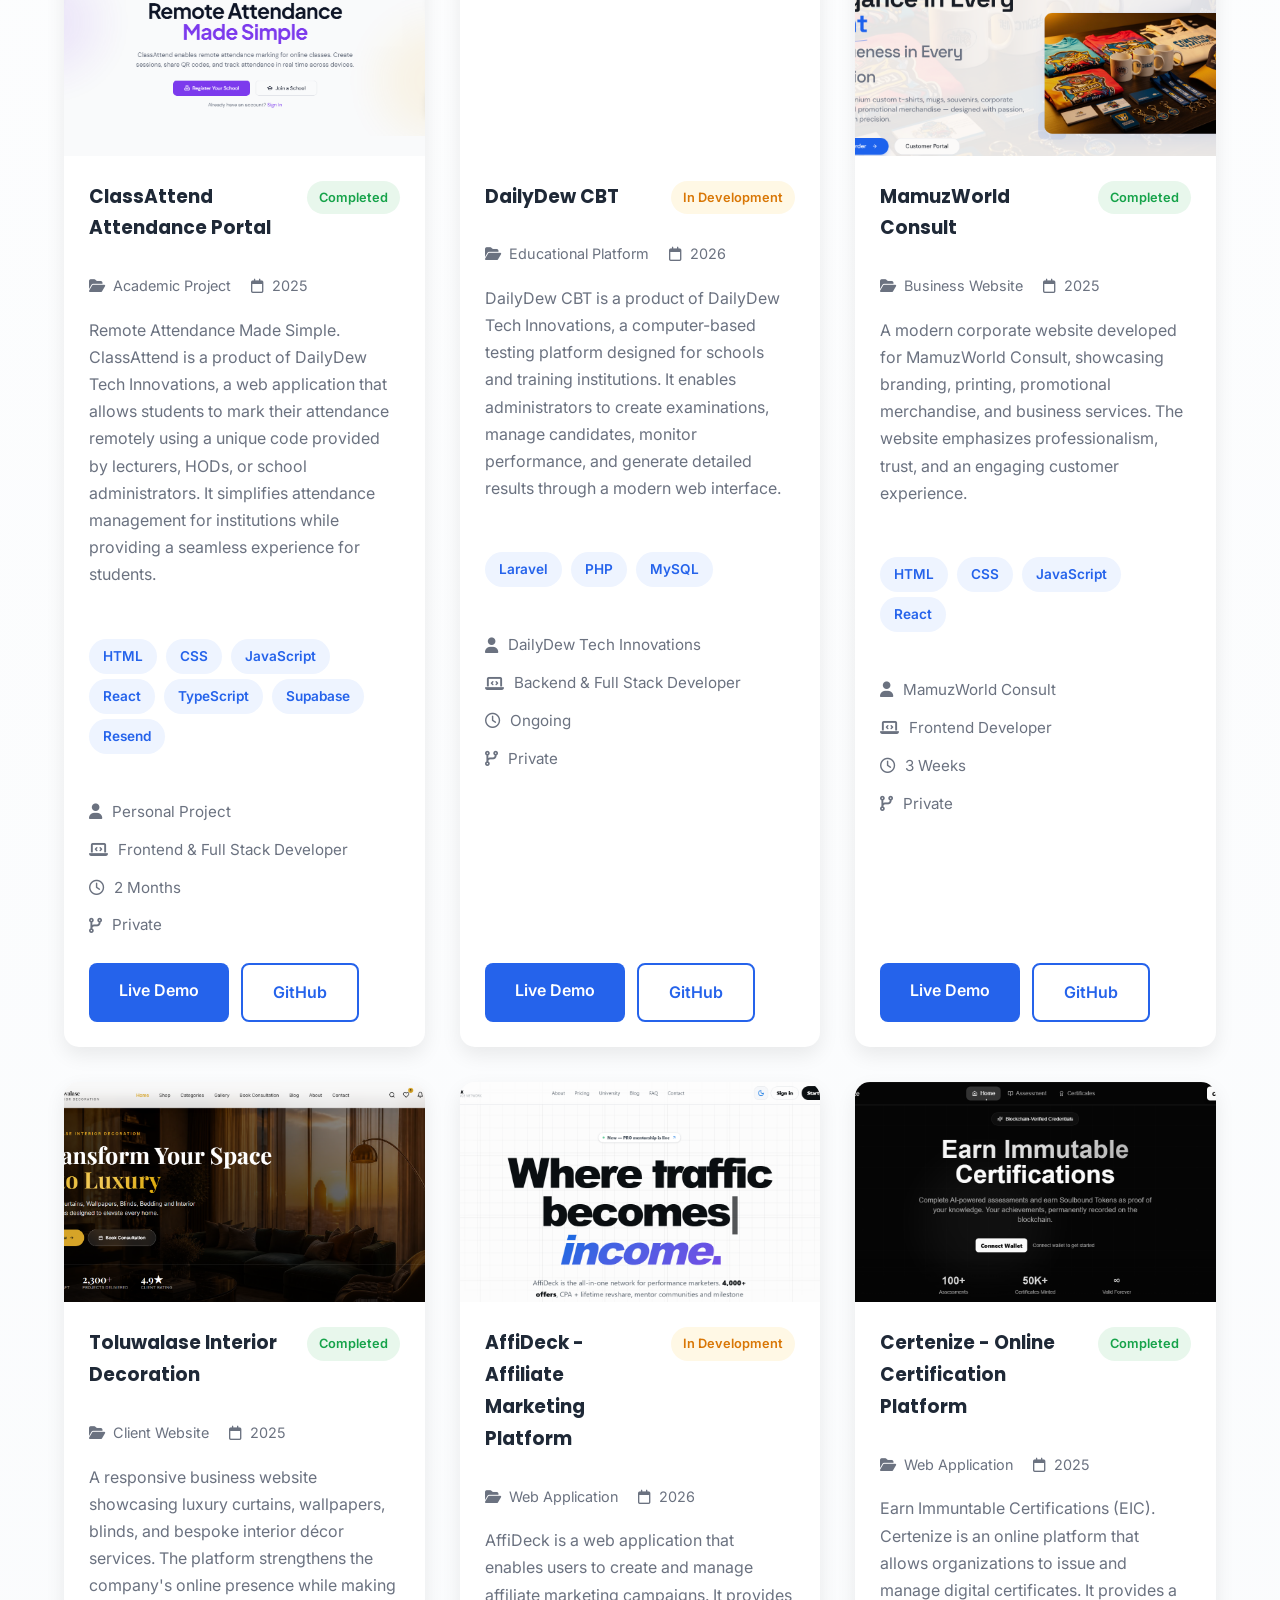
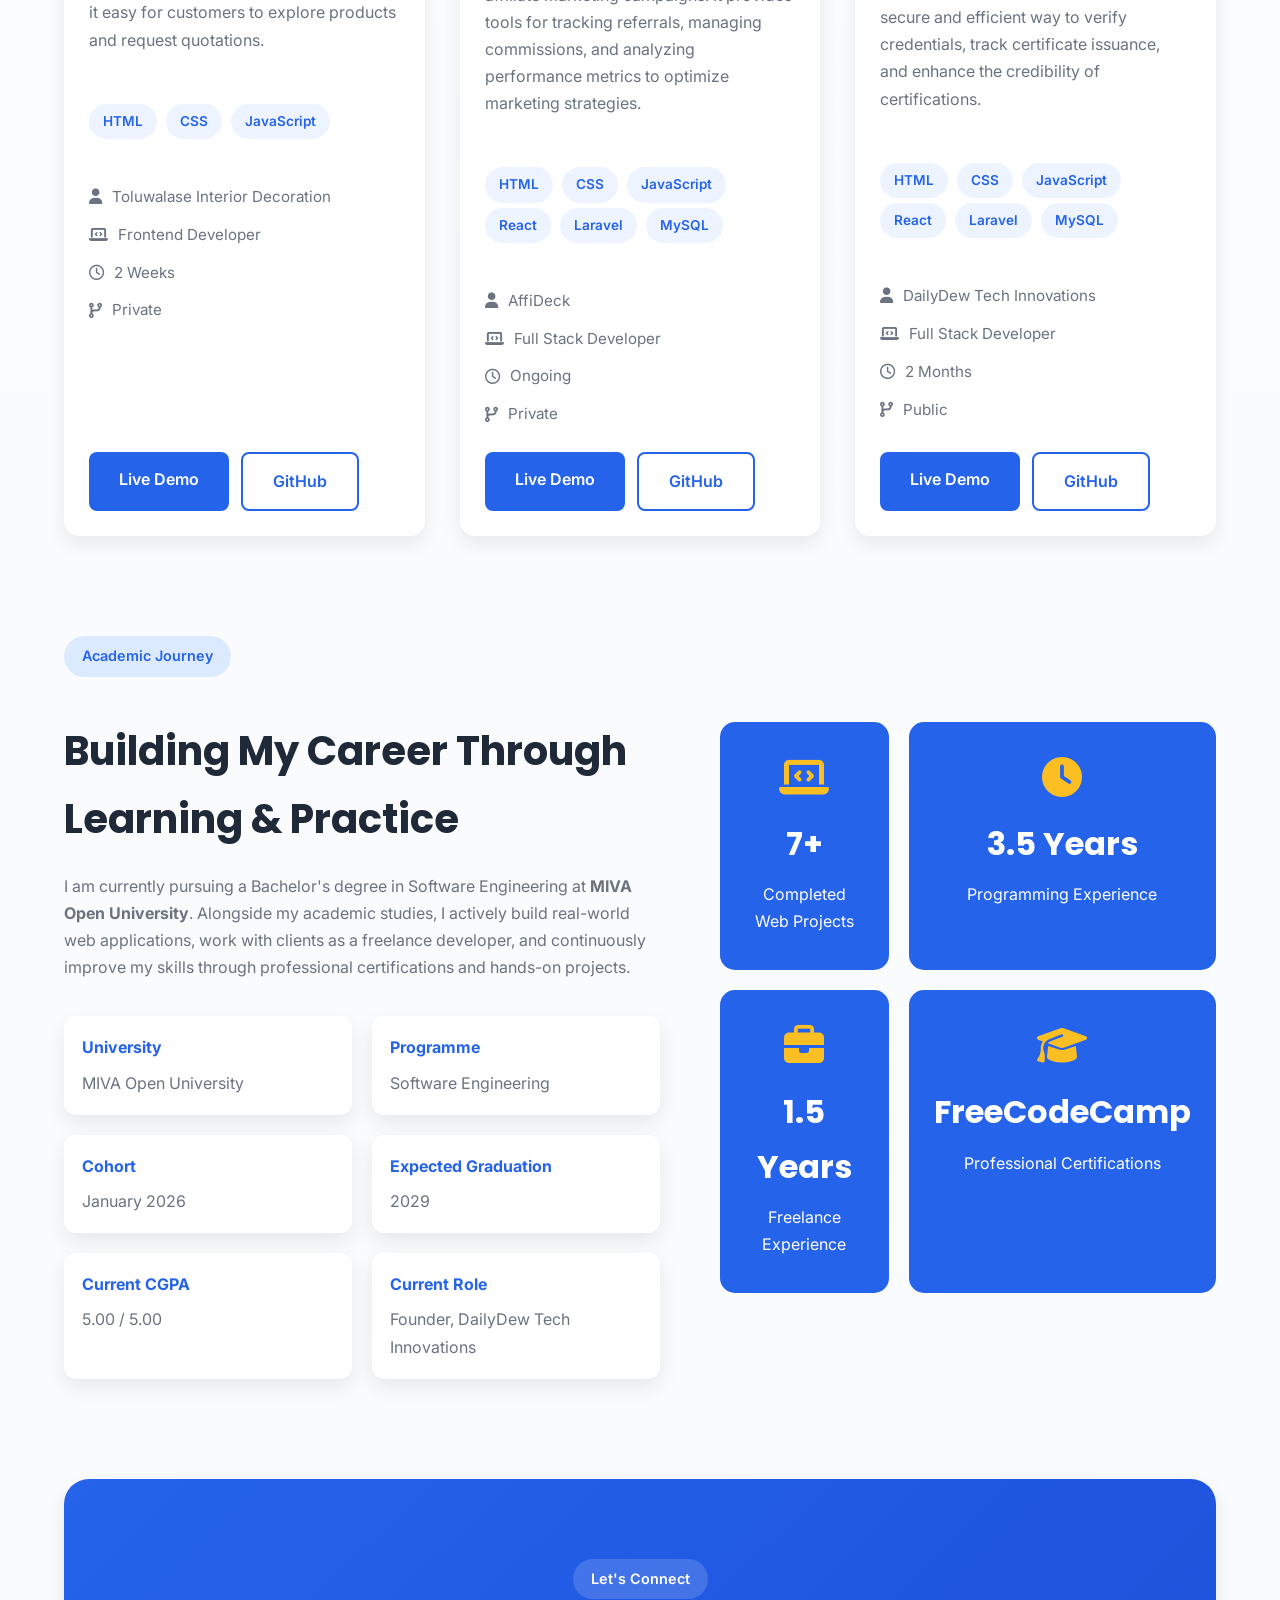
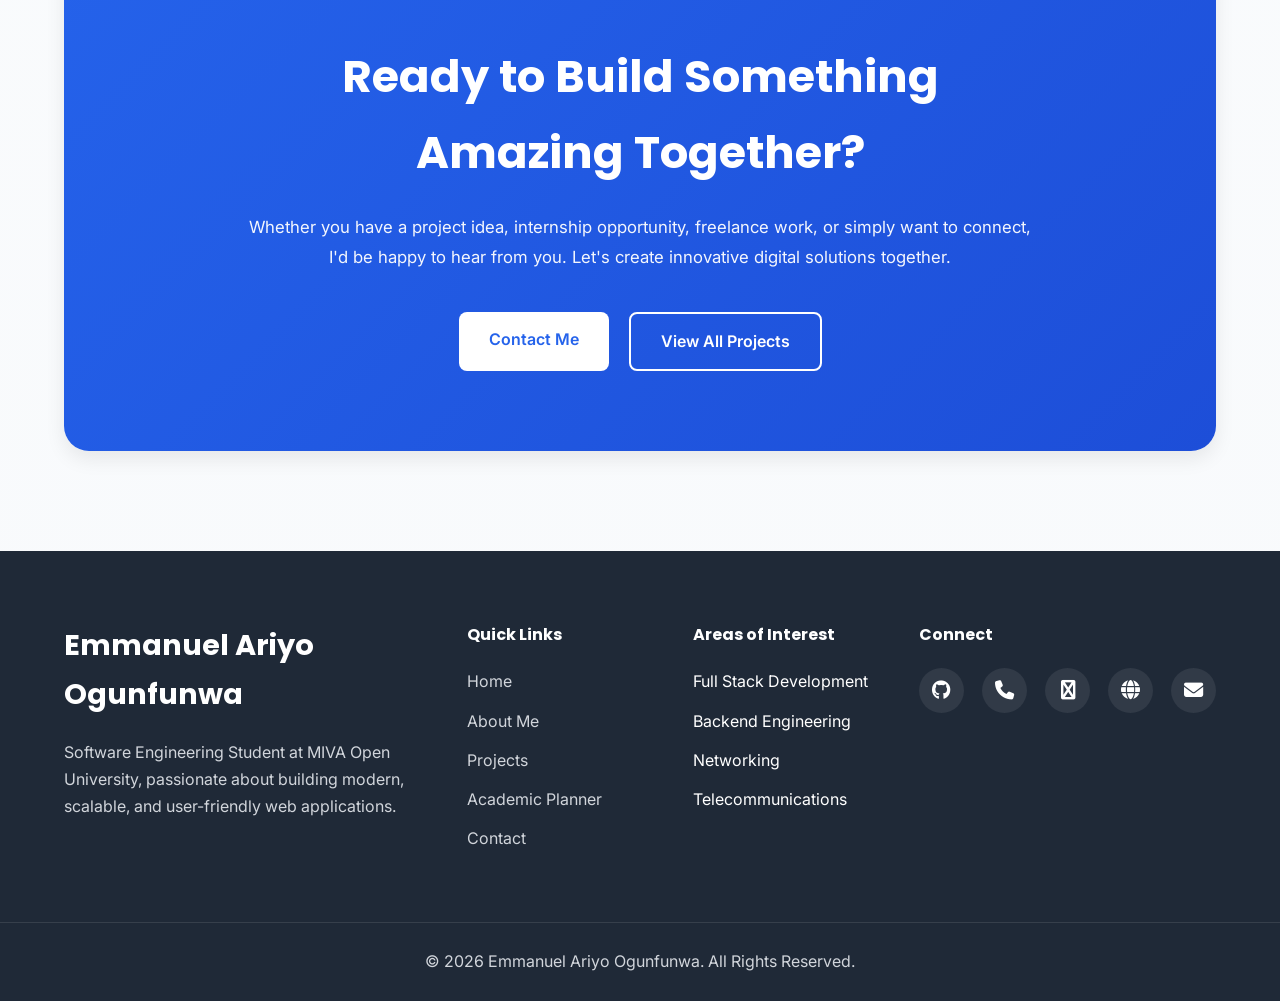
==== commit 368ff522: "created a ReadMe" ====
--- a/index.html
+++ b/index.html
@@ -3,7 +3,7 @@
 <head>
     <meta charset="UTF-8">
     <meta name="viewport" content="width=device-width, initial-scale=1.0">
-    <title>Home | Student Portfolio | Emmanuel Ogunfunwa</title>
+    <title>Home | Student Portfolio | Emmanuel Ariyo Ogunfunwa</title>
 
     <!-- CSS -->
     <link rel="stylesheet" href="assets/styles.css">
@@ -68,7 +68,7 @@
             <div class="hero-text" data-animation="fade-right">
 
                 <h1 class="typewriter">
-                    Hello, there! I am Emmanuel Ogunfunwa
+                    Hello, there! I am Emmanuel Ariyo Ogunfunwa
                 </h1>
 
                 <h2>
@@ -106,7 +106,7 @@
 
             <div class="about-image" data-animation="fade-right">
 
-                <img src="./assets/img/profile.webp" alt="Emmanuel Ogunfunwa">
+                <img src="./assets/img/profile.webp" alt="Emmanuel Ariyo Ogunfunwa">
 
             </div>
 
@@ -121,7 +121,7 @@
                 </h2>
 
                 <p>
-                    I am Emmanuel Ogunfunwa, a Software Engineering student with a strong passion
+                    I am Emmanuel Ariyo Ogunfunwa, a Software Engineering student with a strong passion
                     for building responsive websites, solving real-world problems through technology,
                     and continuously improving my programming skills.
                 </p>
@@ -502,7 +502,7 @@
 
                 <div class="footer-brand">
 
-                    <h3>Emmanuel Ogunfunwa</h3>
+                    <h3>Emmanuel Ariyo Ogunfunwa</h3>
 
                     <p>
                         Software Engineering Student at MIVA Open University, passionate
@@ -591,7 +591,7 @@
 
                 <p>
 
-                    © 2026 Emmanuel Ogunfunwa. All Rights Reserved.
+                    © 2026 Emmanuel Ariyo Ogunfunwa. All Rights Reserved.
 
                 </p>
 
--- a/assets/styles.css
+++ b/assets/styles.css
@@ -4307,6 +4307,78 @@
 
     }
 
+    .contact-form-wrapper{
+
+        padding:30px 22px;
+
+    }
+
+    .contact-form-wrapper h2{
+
+        font-size:1.6rem;
+
+    }
+
+    .contact-info-card{
+
+        padding:20px 18px;
+
+        gap:15px;
+
+    }
+
+    .contact-info-icon{
+
+        width:48px;
+
+        height:48px;
+
+        min-width:48px;
+
+        font-size:1.2rem;
+
+    }
+
+    .contact-info-card h3{
+
+        font-size:1rem;
+
+    }
+
+    .contact-info-card p,
+
+    .contact-info-card a{
+
+        font-size:.9rem;
+
+    }
+
+    .contact-socials{
+
+        padding:22px 18px;
+
+    }
+
+    .fs-success-message,
+
+    .fs-error-message{
+
+        padding:14px 16px;
+
+        font-size:.9rem;
+
+        gap:10px;
+
+    }
+
+    .fs-success-message i,
+
+    .fs-error-message i{
+
+        font-size:1.2rem;
+
+    }
+
 }
 
 @media(max-width:768px){
@@ -4317,29 +4389,93 @@
 
     }
 
+    .form-row{
+
+        grid-template-columns:1fr;
+
+    }
+
+    .contact-form .btn{
+
+        width:100%;
+
+        justify-content:center;
+
+    }
+
+}
+
+@media(max-width:500px){
+
+    .contact-section{
+
+        margin:40px auto;
+
+    }
+
     .contact-form-wrapper{
 
-        padding:30px 25px;
-
-    }
-
-    .form-row{
-
-        grid-template-columns:1fr;
-
-    }
-
-    .contact-form .btn{
-
-        width:100%;
-
-        justify-content:center;
-
-    }
-
-}
-
-@media(max-width:500px){
+        padding:22px 16px;
+
+        border-radius:14px;
+
+    }
+
+    .contact-form-wrapper h2{
+
+        font-size:1.4rem;
+
+    }
+
+    .contact-form-wrapper .section-description{
+
+        font-size:.9rem;
+
+    }
+
+    .form-group input,
+
+    .form-group textarea{
+
+        padding:12px 14px;
+
+        font-size:.9rem;
+
+    }
+
+    .contact-info-card{
+
+        padding:16px 14px;
+
+        border-radius:12px;
+
+    }
+
+    .contact-info-icon{
+
+        width:42px;
+
+        height:42px;
+
+        min-width:42px;
+
+        font-size:1.1rem;
+
+    }
+
+    .contact-info-side{
+
+        gap:16px;
+
+    }
+
+    .contact-socials{
+
+        padding:18px 14px;
+
+        border-radius:12px;
+
+    }
 
     .page-hero-content h1{
 
